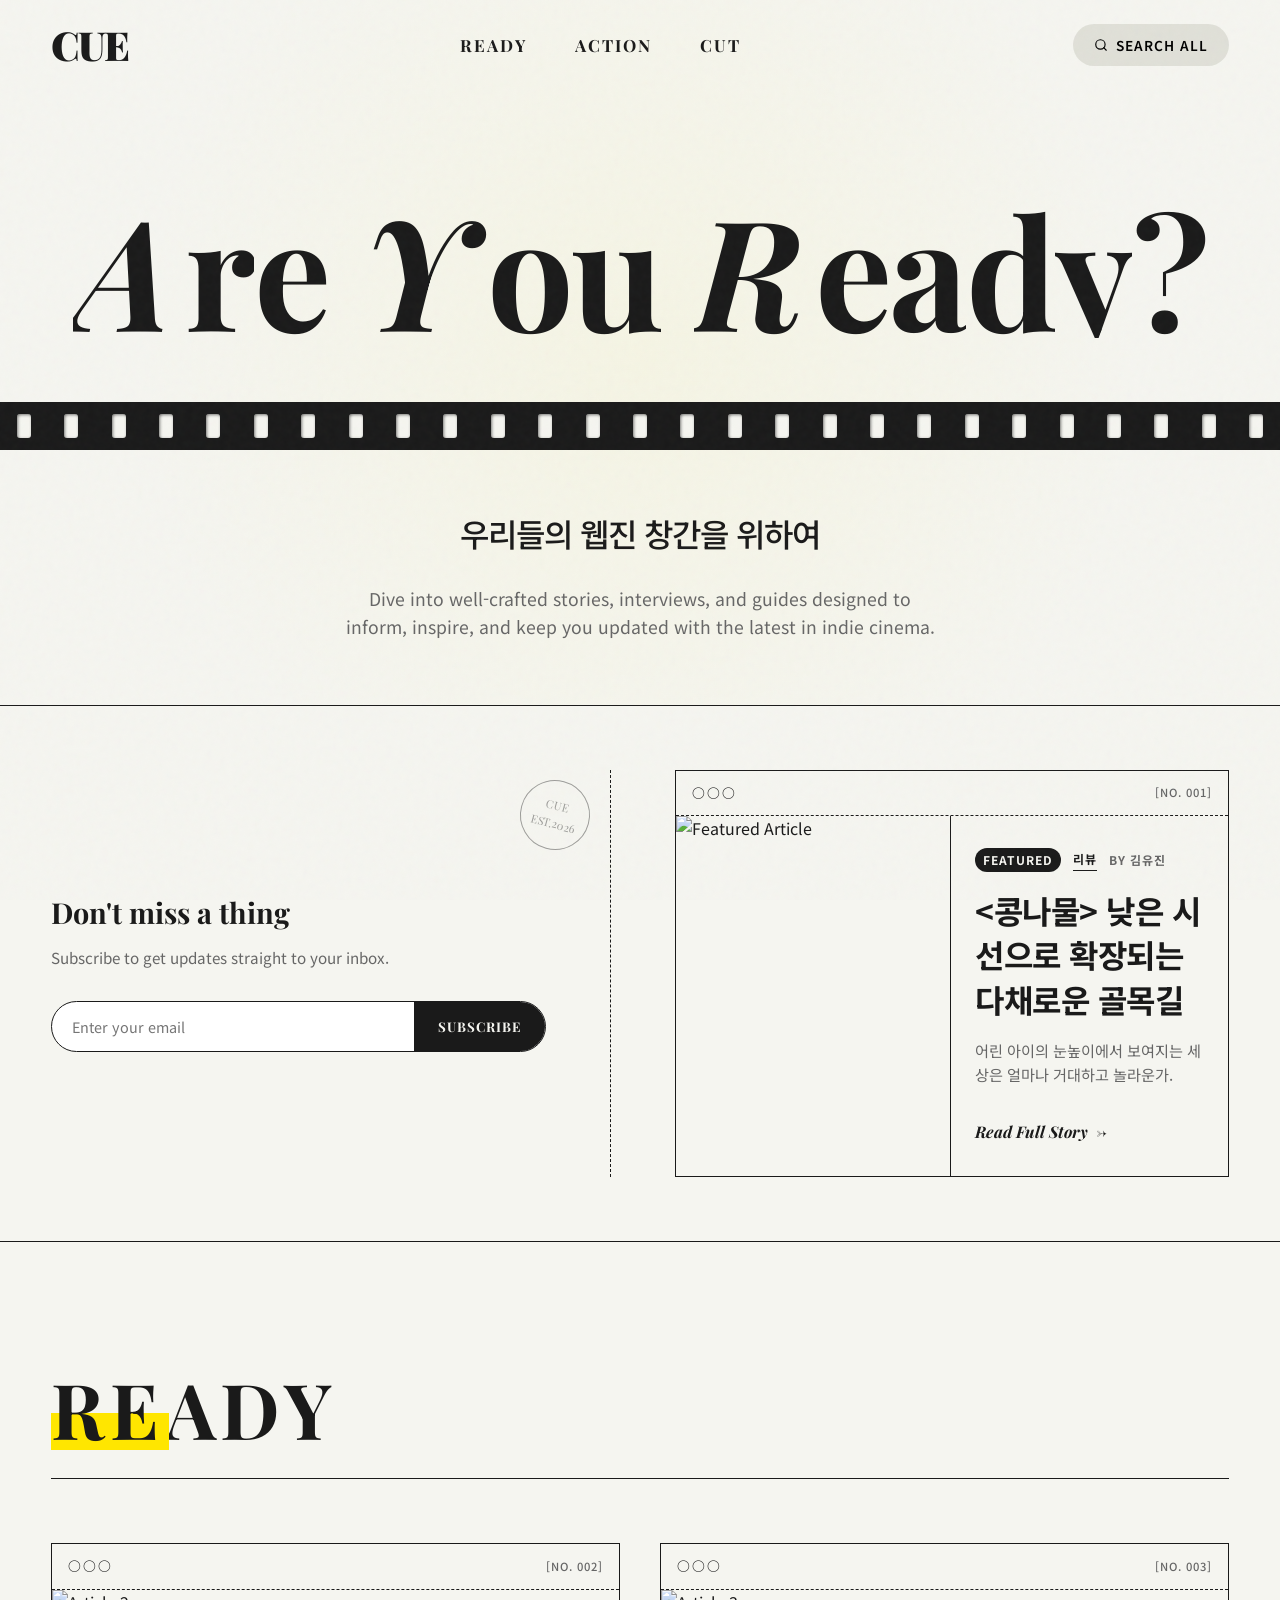
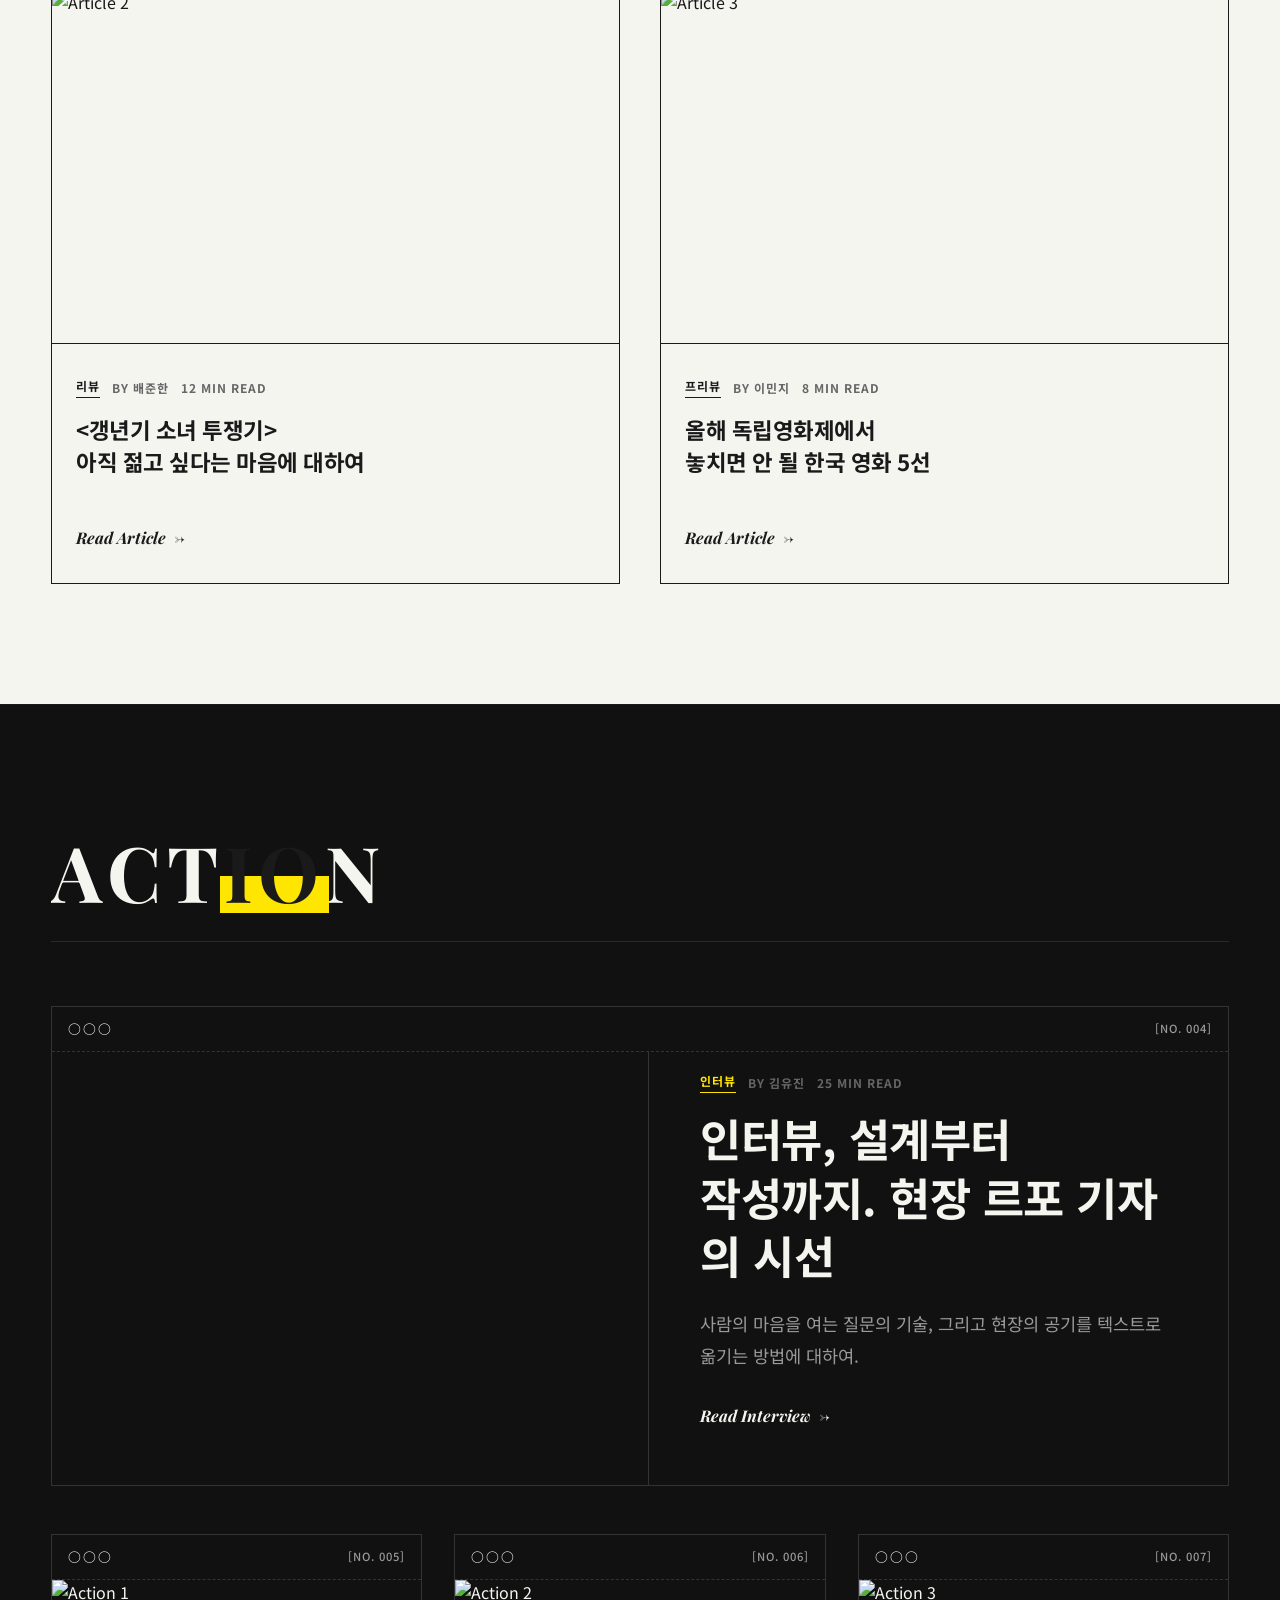
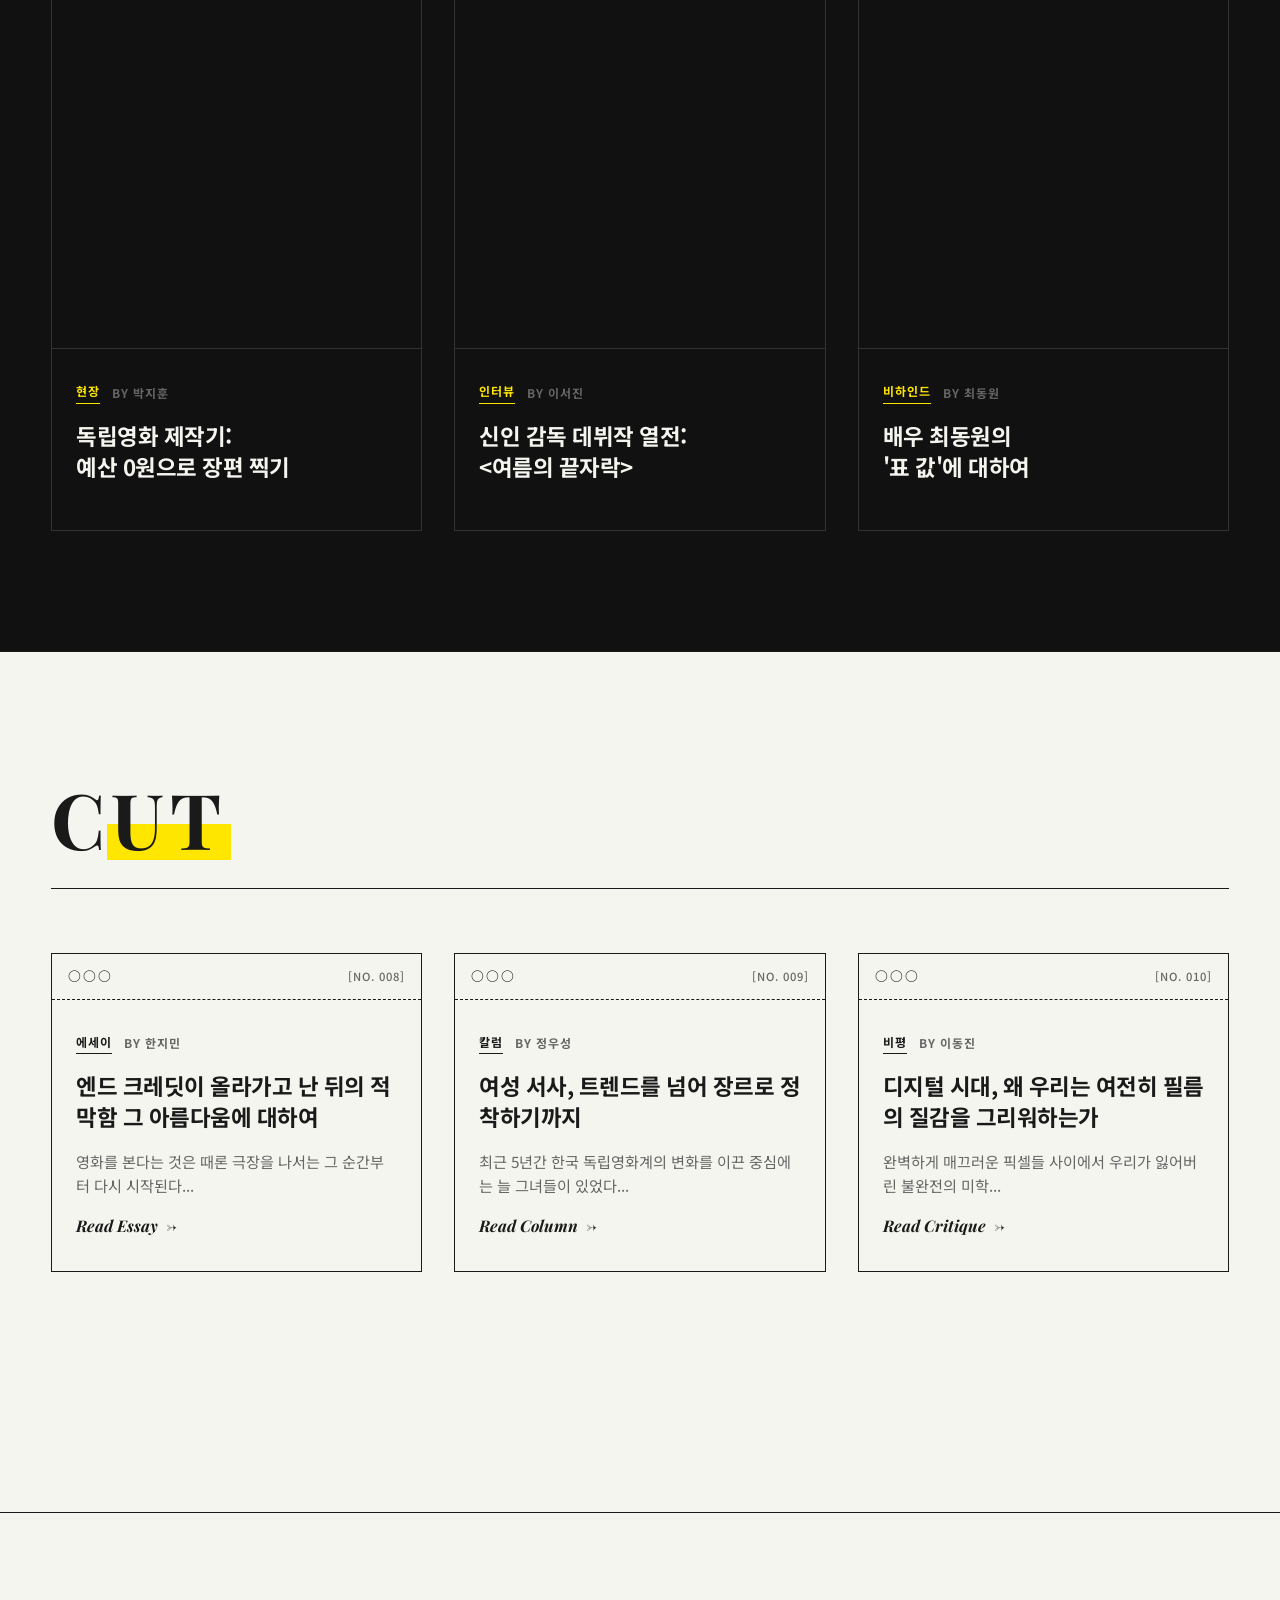
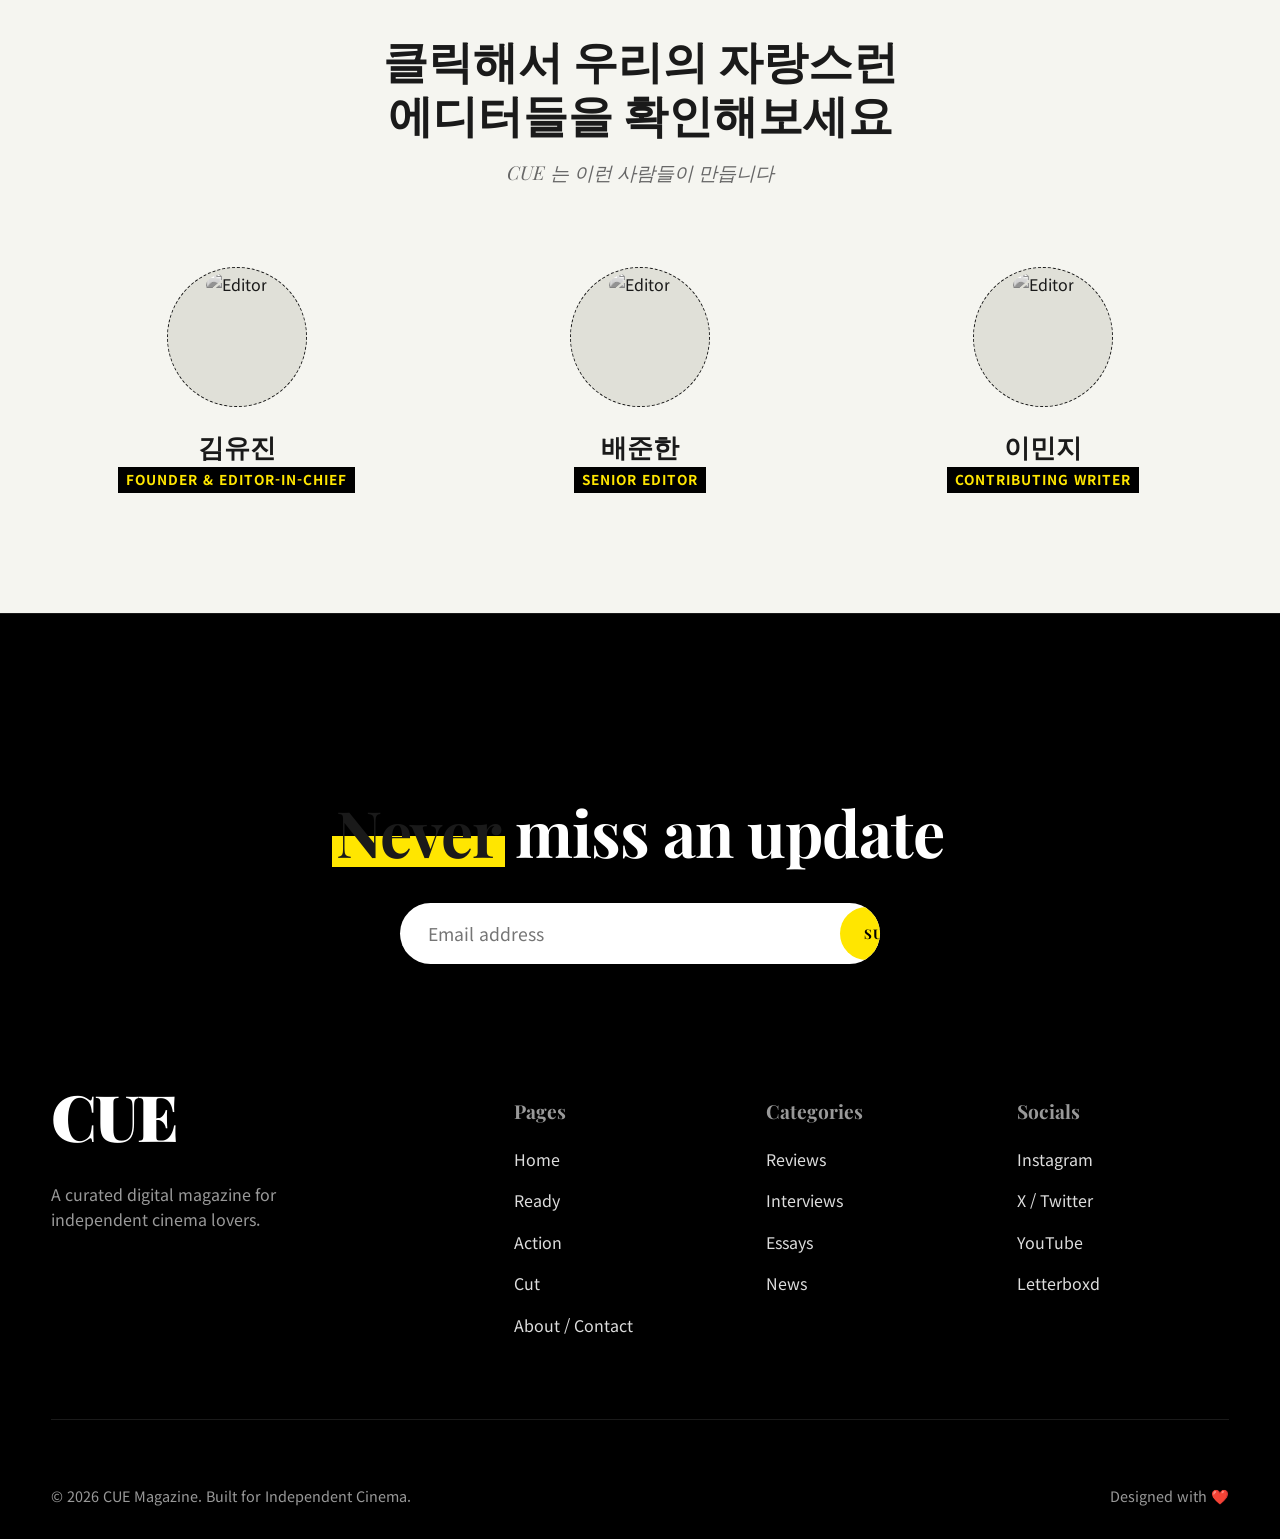
==== index.html @ 73f78396 "Add files via upload" ====
<!DOCTYPE html>
<html lang="ko">
<head>
    <meta charset="UTF-8">
    <meta name="viewport" content="width=device-width, initial-scale=1.0">
    <meta name="description" content="우리들의 독립 영화 웹진, CUE — 리뷰, 인터뷰, 그리고 칼럼">
    <title>CUE | 독립 영화 웹진</title>
    <link rel="preconnect" href="https://fonts.googleapis.com">
    <link rel="preconnect" href="https://fonts.gstatic.com" crossorigin>
    <link href="https://fonts.googleapis.com/css2?family=Playfair+Display:ital,wght@0,400;0,600;0,700;0,800;0,900;1,400;1,700&family=Noto+Sans+KR:wght@300;400;500;700&display=swap" rel="stylesheet">
    <style>
        :root {
            /* 컬러 토큰 */
            --bg-light: #f5f5f0;
            --bg-dark: #111111;
            --text-main: #1a1a1a;
            --text-light: #f5f5f0;
            --text-muted: #666666;
            --text-muted-dark: #999999;
            --accent-yellow: #ffe600;
            --border-color: #1a1a1a;
            --border-color-dark: #333333;
            
            /* 타이포그래피 토큰 */
            --font-serif: 'Playfair Display', serif;
            --font-sans: 'Noto Sans KR', sans-serif;
            
            /* 스페이싱 토큰 */
            --spacing-xs: 8px;
            --spacing-sm: 16px;
            --spacing-md: 32px;
            --spacing-lg: 64px;
            --spacing-xl: 120px;
            
            /* 트랜지션 토큰 */
            --ease-out-expo: cubic-bezier(0.19, 1, 0.22, 1);
            --ease-in-out-circ: cubic-bezier(0.785, 0.135, 0.15, 0.86);
        }

        * {
            margin: 0;
            padding: 0;
            box-sizing: border-box;
        }

        html {
            scroll-behavior: smooth;
        }

        body {
            font-family: var(--font-sans);
            background-color: var(--bg-light);
            color: var(--text-main);
            line-height: 1.6;
            overflow-x: hidden;
            position: relative;
        }

        /* ===== Noise Overlay ===== */
        .noise-bg {
            position: fixed;
            top: 0;
            left: 0;
            width: 100vw;
            height: 100vh;
            pointer-events: none;
            z-index: 9999;
            opacity: 0.03;
            background-image: url("data:image/svg+xml,%3Csvg viewBox='0 0 200 200' xmlns='http://www.w3.org/2000/svg'%3E%3Cfilter id='noiseFilter'%3E%3CfeTurbulence type='fractalNoise' baseFrequency='0.65' numOctaves='3' stitchTiles='stitch'/%3E%3C/filter%3E%3Crect width='100%25' height='100%25' filter='url(%23noiseFilter)'/%3E%3C/svg%3E");
        }

        /* ===== Scroll Progress Bar ===== */
        .scroll-progress {
            position: fixed;
            top: 0;
            left: 0;
            height: 4px;
            background: var(--accent-yellow);
            z-index: 10000;
            width: 0%;
            transition: width 0.1s;
        }

        /* ===== Typography ===== */
        h1, h2, h3, h4, h5, h6 {
            font-family: var(--font-serif);
            font-weight: 700;
            line-height: 1.2;
        }

        a {
            color: inherit;
            text-decoration: none;
            transition: color 0.3s ease;
        }

        /* ===== Utility Classes ===== */
        .container {
            max-width: 1440px;
            margin: 0 auto;
            padding: 0 4vw;
        }

        .highlight {
            background-color: transparent;
            position: relative;
            display: inline-block;
            color: var(--text-main);
            z-index: 1;
        }

        .highlight::before {
            content: '';
            position: absolute;
            bottom: 4px;
            left: -4px;
            width: calc(100% + 8px);
            height: 40%;
            background-color: var(--accent-yellow);
            z-index: -1;
            transform: scaleX(0);
            transform-origin: left;
            transition: transform 0.6s var(--ease-out-expo);
        }

        .highlight.animated::before {
            transform: scaleX(1);
        }

        .border-top { border-top: 1px solid var(--border-color); }
        .border-bottom { border-bottom: 1px solid var(--border-color); }
        
        .fade-up {
            opacity: 0;
            transform: translateY(40px);
            transition: opacity 1s var(--ease-out-expo), transform 1s var(--ease-out-expo);
        }
        
        .fade-up.visible {
            opacity: 1;
            transform: translateY(0);
        }

        /* ===== Card System (Window Motif) ===== */
        .window-card {
            border: 1px solid var(--border-color);
            background: var(--bg-light);
            transition: transform 0.4s var(--ease-out-expo), box-shadow 0.4s var(--ease-out-expo);
            display: flex;
            flex-direction: column;
            overflow: hidden;
            height: 100%;
            position: relative;
        }

        .window-card::after {
            content: '';
            position: absolute;
            top: 0; left: 0; right: 0; bottom: 0;
            background: rgba(255, 230, 0, 0);
            transition: background 0.4s var(--ease-out-expo);
            pointer-events: none;
            z-index: 2;
        }

        .window-card:hover {
            transform: translate(-4px, -4px);
            box-shadow: 8px 8px 0px rgba(26,26,26,1);
        }

        .window-card:hover::after {
            background: rgba(255, 230, 0, 0.03);
        }

        .window-header {
            display: flex;
            justify-content: space-between;
            align-items: center;
            padding: 12px 16px;
            border-bottom: 1px dashed var(--border-color);
            font-size: 0.8rem;
            font-family: var(--font-sans);
            letter-spacing: 1px;
            position: relative;
            z-index: 3;
            background: var(--bg-light);
        }

        .window-dots {
            font-weight: 700;
            letter-spacing: 2px;
        }

        .window-badge {
            font-weight: 500;
        }

        .card-img-wrapper {
            position: relative;
            overflow: hidden;
            aspect-ratio: 16/10;
            border-bottom: 1px solid var(--border-color);
        }

        .card-img-wrapper img {
            width: 100%;
            height: 100%;
            object-fit: cover;
            transition: transform 1.2s var(--ease-out-expo), filter 0.5s ease;
            will-change: transform;
        }

        .window-card:hover .card-img-wrapper img {
            transform: scale(1.08);
            filter: brightness(0.9);
        }

        .card-content {
            padding: 32px 24px;
            display: flex;
            flex-direction: column;
            flex-grow: 1;
            position: relative;
            z-index: 3;
            background: var(--bg-light);
        }

        .card-meta {
            display: flex;
            flex-wrap: wrap;
            align-items: center;
            gap: 12px;
            font-size: 0.75rem;
            color: var(--text-muted);
            margin-bottom: 16px;
            text-transform: uppercase;
            font-weight: 700;
            letter-spacing: 1px;
        }
        
        .meta-tag {
            color: var(--text-main);
            border-bottom: 1px solid var(--text-main);
            padding-bottom: 2px;
            transition: color 0.3s ease, border-color 0.3s ease;
        }

        .window-card:hover .meta-tag {
            color: #d4a843;
            border-color: #d4a843;
        }

        .card-title {
            font-size: 1.4rem;
            margin-bottom: 16px;
            font-family: var(--font-sans);
            font-weight: 700;
            line-height: 1.4;
            letter-spacing: -0.5px;
        }

        /* ===== Dark Context Cards ===== */
        .dark-context .window-card {
            background: var(--bg-dark);
            border-color: var(--border-color-dark);
            color: var(--text-light);
        }
        
        .dark-context .window-card:hover {
            box-shadow: 8px 8px 0px rgba(255,255,255,0.15);
        }
        
        .dark-context .window-card:hover::after {
            background: rgba(255, 255, 255, 0.02);
        }

        .dark-context .window-header,
        .dark-context .card-content {
            background: var(--bg-dark);
            border-bottom-color: var(--border-color-dark);
        }

        .dark-context .card-img-wrapper {
            border-bottom-color: var(--border-color-dark);
        }
        
        .dark-context .meta-tag {
            color: var(--accent-yellow);
            border-color: var(--accent-yellow);
        }
        
        .dark-context .window-card:hover .meta-tag {
            color: #fff;
            border-color: #fff;
        }

        /* ===== Navigation ===== */
        nav {
            position: fixed;
            top: 0;
            width: 100%;
            z-index: 9000;
            background: rgba(245, 245, 240, 0);
            padding: 24px 0;
            transition: background 0.4s ease, padding 0.4s ease, box-shadow 0.4s ease;
        }
        
        nav.scrolled {
            background: rgba(245, 245, 240, 0.95);
            backdrop-filter: blur(12px);
            border-bottom: 1px solid rgba(26,26,26,0.1);
            padding: 16px 0;
        }

        .nav-container {
            display: flex;
            justify-content: space-between;
            align-items: center;
        }

        .logo {
            font-family: var(--font-serif);
            font-size: 2.5rem;
            font-weight: 900;
            letter-spacing: -2px;
            line-height: 1;
            position: relative;
            z-index: 9002;
        }

        .nav-links {
            display: flex;
            gap: 48px;
            align-items: center;
        }

        .nav-link {
            font-family: var(--font-serif);
            font-size: 1.05rem;
            font-weight: 700;
            text-transform: uppercase;
            letter-spacing: 2px;
            position: relative;
            display: inline-block;
            overflow: hidden;
        }
        
        .nav-link span {
            display: inline-block;
            transition: transform 0.4s var(--ease-out-expo);
        }
        
        .nav-link::before {
            content: attr(data-text);
            position: absolute;
            top: 100%;
            left: 0;
            color: var(--accent-yellow);
            text-shadow: 1px 1px 0 #000;
            transition: transform 0.4s var(--ease-out-expo);
        }

        .nav-link:hover span {
            transform: translateY(-100%);
        }
        
        .nav-link:hover::before {
            transform: translateY(-100%);
        }

        .btn-search {
            background: #e0e0d8;
            border: 1px solid transparent;
            padding: 10px 20px;
            border-radius: 30px;
            font-family: var(--font-sans);
            font-size: 0.85rem;
            font-weight: 600;
            cursor: pointer;
            display: flex;
            align-items: center;
            gap: 8px;
            transition: all 0.3s ease;
            text-transform: uppercase;
            letter-spacing: 1px;
        }

        .btn-search:hover {
            background: var(--accent-yellow);
            border-color: var(--border-color);
            transform: translateY(-2px);
            box-shadow: 0 4px 12px rgba(0,0,0,0.1);
        }
        
        /* Mobile Hamburger */
        .menu-toggle {
            display: none;
            flex-direction: column;
            justify-content: space-between;
            width: 30px;
            height: 20px;
            cursor: pointer;
            z-index: 9002;
            background: transparent;
            border: none;
        }
        
        .menu-toggle span {
            display: block;
            width: 100%;
            height: 2px;
            background-color: var(--border-color);
            transition: all 0.3s ease;
            transform-origin: left;
        }
        
        .menu-toggle.active span:nth-child(1) { transform: rotate(45deg); width: 110%; }
        .menu-toggle.active span:nth-child(2) { opacity: 0; }
        .menu-toggle.active span:nth-child(3) { transform: rotate(-45deg); width: 110%; }

        .mobile-menu {
            position: fixed;
            top: 0;
            left: 0;
            width: 100vw;
            height: 100vh;
            background: var(--bg-light);
            z-index: 9001;
            display: flex;
            flex-direction: column;
            justify-content: center;
            align-items: center;
            opacity: 0;
            pointer-events: none;
            transition: opacity 0.5s ease;
        }
        
        .mobile-menu.open {
            opacity: 1;
            pointer-events: all;
        }
        
        .mobile-nav-links {
            display: flex;
            flex-direction: column;
            gap: 32px;
            text-align: center;
        }
        
        .mobile-nav-link {
            font-family: var(--font-serif);
            font-size: 3rem;
            font-weight: 700;
            text-transform: uppercase;
            transform: translateY(20px);
            opacity: 0;
            transition: all 0.5s var(--ease-out-expo);
        }
        
        .mobile-menu.open .mobile-nav-link {
            transform: translateY(0);
            opacity: 1;
        }
        
        .mobile-menu.open .mobile-nav-link:nth-child(1) { transition-delay: 0.1s; }
        .mobile-menu.open .mobile-nav-link:nth-child(2) { transition-delay: 0.2s; }
        .mobile-menu.open .mobile-nav-link:nth-child(3) { transition-delay: 0.3s; }

        /* ===== Hero Section ===== */
        .hero {
            padding: calc(var(--spacing-xl) + 80px) 0 var(--spacing-lg);
            text-align: center;
            border-bottom: 1px solid var(--border-color);
            position: relative;
            overflow: hidden;
            background: radial-gradient(circle at center, rgba(255,230,0,0.05) 0%, rgba(245,245,240,0) 70%);
        }

        .hero-title {
            font-size: clamp(4rem, 12vw, 12rem);
            line-height: 0.9;
            margin-bottom: 32px;
            letter-spacing: -3px;
            overflow: hidden;
        }
        
        .char-wrap {
            display: inline-block;
            overflow: hidden;
            vertical-align: bottom;
        }

        .char {
            display: inline-block;
            transform: translateY(110%);
            transition: transform 0.8s var(--ease-out-expo);
            will-change: transform;
        }
        
        .hero.animated .char {
            transform: translateY(0);
        }
        
        .hero-italic {
            font-style: italic;
            padding-right: 0.1em;
        }

        .film-strip {
            height: 48px;
            background-color: var(--border-color);
            width: 100vw;
            margin: var(--spacing-lg) calc(-50vw + 50%);
            display: flex;
            align-items: center;
            justify-content: space-around;
            overflow: hidden;
            position: relative;
            /* Simple parallax translation via JS */
            will-change: transform;
        }

        .film-hole {
            width: 14px;
            height: 24px;
            background-color: var(--bg-light);
            border-radius: 3px;
            box-shadow: inset 1px 1px 3px rgba(0,0,0,0.5);
        }

        .hero-subtitle {
            font-size: clamp(1.5rem, 3vw, 2rem);
            font-family: var(--font-sans);
            font-weight: 500;
            margin-bottom: var(--spacing-md);
            letter-spacing: -1px;
            opacity: 0;
            transform: translateY(20px);
            transition: all 0.8s ease 0.8s;
        }
        
        .hero.animated .hero-subtitle,
        .hero.animated .hero-desc {
            opacity: 1;
            transform: translateY(0);
        }

        .hero-desc {
            font-size: 1.1rem;
            color: var(--text-muted);
            max-width: 600px;
            margin: 0 auto;
            opacity: 0;
            transform: translateY(20px);
            transition: all 0.8s ease 1s;
        }

        /* ===== Highlight Section ===== */
        .highlight-section {
            padding: var(--spacing-lg) 0;
            border-bottom: 1px solid var(--border-color);
        }

        .highlight-grid {
            display: grid;
            grid-template-columns: 1fr 2.5fr;
            gap: 0;
        }

        .newsletter-box {
            border-right: 1px dashed var(--border-color);
            padding: var(--spacing-md) var(--spacing-lg) var(--spacing-md) 0;
            display: flex;
            flex-direction: column;
            justify-content: center;
            position: relative;
        }

        .newsletter-title {
            font-size: 1.8rem;
            font-family: var(--font-serif);
            margin-bottom: 16px;
        }
        
        .newsletter-desc {
            color: var(--text-muted);
            margin-bottom: 32px;
            font-size: 0.95rem;
        }

        .stamp {
            position: absolute;
            top: 10px;
            right: 20px;
            width: 70px;
            height: 70px;
            border: 1px solid var(--border-color);
            border-radius: 50%;
            display: flex;
            align-items: center;
            justify-content: center;
            font-family: var(--font-serif);
            font-size: 0.7rem;
            text-align: center;
            transform: rotate(15deg);
            opacity: 0.4;
            transition: transform 0.5s var(--ease-out-expo);
        }
        
        .newsletter-box:hover .stamp {
            transform: rotate(0deg) scale(1.1);
            opacity: 0.8;
            border-color: var(--accent-yellow);
            color: #d4a843;
        }

        .input-group {
            display: flex;
            border: 1px solid var(--border-color);
            border-radius: 40px;
            overflow: hidden;
            background: #fff;
            transition: box-shadow 0.3s ease;
        }
        
        .input-group:focus-within {
            box-shadow: 0 0 0 2px var(--accent-yellow), 0 4px 12px rgba(0,0,0,0.05);
        }

        .input-group input {
            flex-grow: 1;
            padding: 14px 20px;
            border: none;
            background: transparent;
            font-family: var(--font-sans);
            outline: none;
            font-size: 0.9rem;
        }

        .input-group button {
            background: var(--border-color);
            color: var(--bg-light);
            border: none;
            padding: 0 24px;
            font-weight: 700;
            cursor: pointer;
            transition: background 0.3s;
            font-family: var(--font-serif);
            letter-spacing: 1px;
        }

        .input-group button:hover {
            background: #000;
        }

        .featured-article {
            padding-left: var(--spacing-lg);
        }

        /* ===== Section Common ===== */
        .section-padding {
            padding: var(--spacing-xl) 0;
        }

        .section-header {
            margin-bottom: var(--spacing-lg);
            position: relative;
        }
        
        /* Section Title Parallax */
        .section-title-wrap {
            overflow: hidden;
        }

        .section-title {
            font-size: clamp(3rem, 6vw, 5rem);
            text-transform: uppercase;
            letter-spacing: 6px;
            display: inline-block;
        }

        .grid-2 {
            display: grid;
            grid-template-columns: repeat(2, 1fr);
            gap: 40px;
        }
        
        .grid-3 {
            display: grid;
            grid-template-columns: repeat(3, 1fr);
            gap: 40px;
            column-gap: 32px;
        }

        /* ===== ACTION (Dark) Section ===== */
        .action-section {
            background-color: var(--bg-dark);
            color: var(--text-light);
            border-top: 1px solid var(--border-color);
            border-bottom: 1px solid var(--border-color);
            position: relative;
        }
        
        .horizontal-card {
            display: flex;
            flex-direction: row;
            border: 1px solid var(--border-color-dark);
            background: var(--bg-dark);
            margin-bottom: 48px;
            min-height: 480px;
        }
        
        .horizontal-card .card-img-wrapper {
            flex: 5;
            aspect-ratio: auto;
            border-bottom: none;
            border-right: 1px solid var(--border-color-dark);
        }
        
        .horizontal-card .card-content {
            flex: 4;
            justify-content: center;
            padding: 4vw;
        }
        
        .horizontal-card .card-title {
            font-size: clamp(2rem, 3vw, 2.5rem);
            line-height: 1.3;
        }
        
        .read-more {
            margin-top: auto;
            display: inline-flex;
            align-items: center;
            gap: 8px;
            font-family: var(--font-serif);
            font-style: italic;
            font-weight: 700;
            color: var(--border-color);
            margin-top: 32px;
        }
        
        .dark-context .read-more {
            color: var(--text-light);
        }
        
        .read-more-arrow {
            transition: transform 0.3s var(--ease-out-expo);
        }
        
        .window-card:hover .read-more-arrow {
            transform: translateX(8px);
        }

        /* ===== Editor Section ===== */
        .editor-section {
            text-align: center;
        }
        
        .editor-subtitle {
            font-size: 1.2rem;
            color: var(--text-muted);
            margin-bottom: 24px;
            font-family: var(--font-serif);
            font-style: italic;
        }
        
        .editor-card {
            text-align: center;
            opacity: 0;
            transform: translateY(30px);
            transition: opacity 0.8s ease, transform 0.8s ease;
        }
        
        .editor-card.visible {
            opacity: 1;
            transform: translateY(0);
        }
        
        .editor-avatar {
            width: 140px;
            height: 140px;
            border-radius: 50%;
            background: #e0e0d8;
            margin: 0 auto 24px;
            overflow: hidden;
            border: 1px dashed var(--border-color);
            padding: 4px;
            transition: transform 0.5s var(--ease-out-expo);
        }
        
        .editor-card:hover .editor-avatar {
            transform: scale(1.05);
            border-style: solid;
            border-color: var(--accent-yellow);
        }
        
        .editor-avatar img {
            width: 100%;
            height: 100%;
            border-radius: 50%;
            object-fit: cover;
            filter: grayscale(100%);
            transition: filter 0.5s ease;
        }
        
        .editor-card:hover .editor-avatar img {
            filter: grayscale(0%);
        }
        
        .editor-name {
            font-family: var(--font-serif);
            font-size: 1.6rem;
            margin-bottom: 4px;
        }
        
        .editor-role {
            color: var(--accent-yellow);
            font-weight: 700;
            font-size: 0.85rem;
            text-transform: uppercase;
            letter-spacing: 1px;
            background: #000;
            display: inline-block;
            padding: 2px 8px;
        }

        /* ===== Footer ===== */
        footer {
            padding: calc(var(--spacing-xl) * 1.5) 0 var(--spacing-md);
            border-top: 1px solid var(--border-color);
            background: #000;
            color: #fff;
        }
        
        .footer-cta {
            text-align: center;
            margin-bottom: var(--spacing-xl);
        }
        
        .footer-cta h2 {
            font-size: clamp(2.5rem, 5vw, 4rem);
            margin-bottom: 32px;
            letter-spacing: -1px;
        }
        
        .footer-links {
            display: grid;
            grid-template-columns: 2fr 1fr 1fr 1fr;
            gap: 40px;
            margin-bottom: var(--spacing-lg);
            padding-bottom: var(--spacing-lg);
            border-bottom: 1px solid rgba(255,255,255,0.1);
        }
        
        .footer-col .logo {
            color: #fff;
            margin-bottom: 16px;
            display: inline-block;
        }
        
        .footer-col h3 {
            font-family: var(--font-serif);
            font-size: 1.2rem;
            margin-bottom: 24px;
            color: var(--text-muted-dark);
        }
        
        .footer-col ul {
            list-style: none;
        }
        
        .footer-col li {
            margin-bottom: 16px;
        }
        
        .footer-col a {
            color: #ddd;
            position: relative;
            padding-bottom: 2px;
        }
        
        .footer-col ul a::after {
            content: '';
            position: absolute;
            left: 0; bottom: 0;
            width: 0; height: 1px;
            background: var(--accent-yellow);
            transition: width 0.3s ease;
        }
        
        .footer-col ul a:hover {
            color: #fff;
        }
        
        .footer-col ul a:hover::after {
            width: 100%;
        }
        
        .copyright {
            text-align: center;
            color: var(--text-muted-dark);
            font-size: 0.9rem;
            display: flex;
            justify-content: space-between;
            align-items: center;
        }

        /* ===== Responsive ===== */
        @media (max-width: 1024px) {
            .grid-3 { grid-template-columns: repeat(2, 1fr); }
            .horizontal-card { flex-direction: column; min-height: auto; }
            .horizontal-card .card-img-wrapper { border-right: none; border-bottom: 1px solid var(--border-color-dark); aspect-ratio: 16/9; }
            .footer-links { grid-template-columns: 1fr 1fr 1fr; gap: 40px; }
            .footer-col:first-child { grid-column: 1 / -1; margin-bottom: 24px; }
            .copyright { flex-direction: column; gap: 16px; }
        }

        @media (max-width: 768px) {
            :root {
                --spacing-lg: 48px;
                --spacing-xl: 80px;
            }
            .nav-links, .btn-search { display: none; }
            .menu-toggle { display: flex; }
            .highlight-grid { grid-template-columns: 1fr; }
            .newsletter-box { border-right: none; border-bottom: 1px dashed var(--border-color); padding: 0 0 var(--spacing-md) 0; }
            .featured-article { padding-left: 0; padding-top: var(--spacing-md); }
            
            .featured-article .window-card > div:nth-child(2) { flex-direction: column !important; }
            .featured-article .card-img-wrapper { border-right: none !important; border-bottom: 1px solid var(--border-color); aspect-ratio: 16/9; }
            
            .grid-2, .grid-3 { grid-template-columns: 1fr; }
            .footer-links { grid-template-columns: 1fr 1fr; }
            .film-hole { width: 8px; height: 16px; }
            
            .card-content { padding: 24px 20px; }
        }
        
        @media (max-width: 480px) {
            .footer-links { grid-template-columns: 1fr; }
        }
    </style>
</head>
<body>

    <!-- Noise Overlay -->
    <div class="noise-bg"></div>
    
    <!-- Scroll Progress -->
    <div class="scroll-progress" id="progressBar"></div>

    <!-- Navigation -->
    <nav id="navbar">
        <div class="container nav-container">
            <a href="#" class="logo">CUE</a>
            <div class="nav-links">
                <a href="#ready" class="nav-link" data-text="Ready"><span>Ready</span></a>
                <a href="#action" class="nav-link" data-text="Action"><span>Action</span></a>
                <a href="#cut" class="nav-link" data-text="Cut"><span>Cut</span></a>
            </div>
            <button class="btn-search">
                <svg width="14" height="14" viewBox="0 0 24 24" fill="none" stroke="currentColor" stroke-width="2" stroke-linecap="round" stroke-linejoin="round"><circle cx="11" cy="11" r="8"></circle><line x1="21" y1="21" x2="16.65" y2="16.65"></line></svg>
                Search all
            </button>
            
            <!-- Mobile Toggle -->
            <button class="menu-toggle" id="menuToggle" aria-label="Menu toggle">
                <span></span>
                <span></span>
                <span></span>
            </button>
        </div>
    </nav>
    
    <!-- Mobile Menu Overlay -->
    <div class="mobile-menu" id="mobileMenu">
        <div class="mobile-nav-links">
            <a href="#ready" class="mobile-nav-link">Ready</a>
            <a href="#action" class="mobile-nav-link">Action</a>
            <a href="#cut" class="mobile-nav-link">Cut</a>
        </div>
    </div>

    <!-- Hero Section -->
    <header class="hero" id="hero">
        <div class="container">
            <h1 class="hero-title" id="splitHeroText"></h1>
            
            <div class="film-strip" id="heroFilmStrip">
                <div class="film-hole"></div><div class="film-hole"></div><div class="film-hole"></div>
                <div class="film-hole"></div><div class="film-hole"></div><div class="film-hole"></div>
                <div class="film-hole"></div><div class="film-hole"></div><div class="film-hole"></div>
                <div class="film-hole"></div><div class="film-hole"></div><div class="film-hole"></div>
                <div class="film-hole"></div><div class="film-hole"></div><div class="film-hole"></div>
                <div class="film-hole"></div><div class="film-hole"></div><div class="film-hole"></div>
                <div class="film-hole"></div><div class="film-hole"></div><div class="film-hole"></div>
                <div class="film-hole"></div><div class="film-hole"></div><div class="film-hole"></div>
                <div class="film-hole"></div><div class="film-hole"></div><div class="film-hole"></div>
            </div>
            
            <h2 class="hero-subtitle">우리들의 웹진 창간을 위하여</h2>
            <p class="hero-desc">Dive into well-crafted stories, interviews, and guides designed to inform, inspire, and keep you updated with the latest in indie cinema.</p>
        </div>
    </header>

    <!-- Highlight / Newsletter -->
    <section class="highlight-section">
        <div class="container highlight-grid">
            <div class="newsletter-box fade-up">
                <div class="stamp">CUE<br>EST.2026</div>
                <h3 class="newsletter-title">Don't miss a thing</h3>
                <p class="newsletter-desc">Subscribe to get updates straight to your inbox.</p>
                <div class="input-group">
                    <input type="email" placeholder="Enter your email">
                    <button>SUBSCRIBE</button>
                </div>
            </div>
            <div class="featured-article filter-blur fade-up delay-1">
                <a href="#" class="window-card">
                    <div class="window-header">
                        <span class="window-dots">○○○</span>
                        <span class="window-badge" style="color: var(--text-muted); font-size: 0.7rem;">[NO. 001]</span>
                    </div>
                    <div style="display: flex; flex-direction: row; height: 100%;">
                        <div class="card-img-wrapper" style="flex: 1.2; border-bottom: none; border-right: 1px solid var(--border-color);">
                            <img src="https://images.unsplash.com/photo-1536440136628-849c177e76a1?auto=format&fit=crop&q=80&w=800" alt="Featured Article">
                        </div>
                        <div class="card-content" style="flex: 1; justify-content: center;">
                            <div class="card-meta">
                                <span style="background: var(--border-color); color: var(--bg-light); padding: 2px 8px; border-radius: 20px;">Featured</span> 
                                <span class="meta-tag">리뷰</span> 
                                <span>by 김유진</span>
                            </div>
                            <h3 class="card-title" style="font-size: 2rem;">&lt;콩나물&gt; 낮은 시선으로 확장되는 다채로운 골목길</h3>
                            <p style="color: var(--text-muted); font-size: 0.95rem;">어린 아이의 눈높이에서 보여지는 세상은 얼마나 거대하고 놀라운가.</p>
                            
                            <span class="read-more">Read Full Story <span class="read-more-arrow">→</span></span>
                        </div>
                    </div>
                </a>
            </div>
        </div>
    </section>

    <!-- READY Section -->
    <section id="ready" class="section-padding">
        <div class="container">
            <div class="section-header border-bottom fade-up" style="padding-bottom: 24px;">
                <div class="section-title-wrap">
                    <h2 class="section-title"><span class="highlight">RE</span>ADY</h2>
                </div>
            </div>
            
            <div class="grid-2">
                <!-- Card 1 -->
                <a href="#" class="window-card fade-up">
                    <div class="window-header">
                        <span class="window-dots">○○○</span>
                        <span class="window-badge" style="color: var(--text-muted); font-size: 0.7rem;">[NO. 002]</span>
                    </div>
                    <div class="card-img-wrapper">
                        <img src="https://images.unsplash.com/photo-1485846234645-a62644f84728?auto=format&fit=crop&q=80&w=800" alt="Article 2">
                    </div>
                    <div class="card-content">
                        <div class="card-meta">
                            <span class="meta-tag">리뷰</span> <span>by 배준한</span> <span>12 min read</span>
                        </div>
                        <h3 class="card-title">&lt;갱년기 소녀 투쟁기&gt;<br>아직 젊고 싶다는 마음에 대하여</h3>
                        <span class="read-more">Read Article <span class="read-more-arrow">→</span></span>
                    </div>
                </a>
                
                <!-- Card 2 -->
                <a href="#" class="window-card fade-up delay-1">
                    <div class="window-header">
                        <span class="window-dots">○○○</span>
                        <span class="window-badge" style="color: var(--text-muted); font-size: 0.7rem;">[NO. 003]</span>
                    </div>
                    <div class="card-img-wrapper">
                        <img src="https://images.unsplash.com/photo-1542204165-65bf26472b9b?auto=format&fit=crop&q=80&w=800" alt="Article 3">
                    </div>
                    <div class="card-content">
                        <div class="card-meta">
                            <span class="meta-tag">프리뷰</span> <span>by 이민지</span> <span>8 min read</span>
                        </div>
                        <h3 class="card-title">올해 독립영화제에서<br>놓치면 안 될 한국 영화 5선</h3>
                        <span class="read-more">Read Article <span class="read-more-arrow">→</span></span>
                    </div>
                </a>
            </div>
        </div>
    </section>

    <!-- ACTION Section (Dark) -->
    <section id="action" class="action-section section-padding dark-context">
        <div class="container">
            <div class="section-header border-bottom fade-up" style="border-color: rgba(255,255,255,0.1); padding-bottom: 24px;">
                <div class="section-title-wrap">
                    <h2 class="section-title">ACT<span class="highlight">IO</span>N</h2>
                </div>
            </div>
            
            <!-- Horizontal Highlight Card -->
            <a href="#" class="window-card horizontal-card fade-up">
                <div class="window-header" style="width: 100%; position: absolute; top:0; left:0; border-bottom: 1px dashed var(--border-color-dark); z-index: 10;">
                    <span class="window-dots">○○○</span>
                    <span class="window-badge" style="color: var(--text-muted-dark); font-size: 0.7rem;">[NO. 004]</span>
                </div>
                <!-- 윗부분 padding 상쇄용 오버레이 없음, 단순 패딩 적용 -->
                <div class="card-img-wrapper" style="padding-top: 45px;">
                    <img class="parallax-img" src="https://images.unsplash.com/photo-1550100136-e092101726f4?auto=format&fit=crop&q=80&w=1200" alt="Interview" style="transform: scale(1.1);">
                </div>
                <div class="card-content" style="padding-top: 60px;">
                    <div class="card-meta">
                        <span class="meta-tag">인터뷰</span> <span>by 김유진</span> <span>25 min read</span>
                    </div>
                    <h3 class="card-title" style="font-size: 2.8rem; margin-bottom: 24px;">인터뷰, 설계부터<br>작성까지. 현장 르포 기자의 시선</h3>
                    <p style="color: var(--text-muted-dark); font-size: 1.1rem; line-height: 1.8;">
                        사람의 마음을 여는 질문의 기술, 그리고 현장의 공기를 텍스트로 옮기는 방법에 대하여.
                    </p>
                    <span class="read-more">Read Interview <span class="read-more-arrow">→</span></span>
                </div>
            </a>
            
            <div class="grid-3">
                <a href="#" class="window-card fade-up">
                    <div class="window-header">
                        <span class="window-dots">○○○</span>
                        <span class="window-badge" style="color: var(--text-muted-dark); font-size: 0.7rem;">[NO. 005]</span>
                    </div>
                    <div class="card-img-wrapper" style="aspect-ratio: 1/1;">
                        <img src="https://images.unsplash.com/photo-1478720568477-152d9b164e26?auto=format&fit=crop&q=80&w=600" alt="Action 1">
                    </div>
                    <div class="card-content">
                        <div class="card-meta"><span class="meta-tag">현장</span> <span>by 박지훈</span></div>
                        <h3 class="card-title">독립영화 제작기:<br>예산 0원으로 장편 찍기</h3>
                    </div>
                </a>
                <a href="#" class="window-card fade-up delay-1">
                    <div class="window-header">
                        <span class="window-dots">○○○</span>
                        <span class="window-badge" style="color: var(--text-muted-dark); font-size: 0.7rem;">[NO. 006]</span>
                    </div>
                    <div class="card-img-wrapper" style="aspect-ratio: 1/1;">
                        <img src="https://images.unsplash.com/photo-1507676184212-be47a618e772?auto=format&fit=crop&q=80&w=600" alt="Action 2">
                    </div>
                    <div class="card-content">
                        <div class="card-meta"><span class="meta-tag">인터뷰</span> <span>by 이서진</span></div>
                        <h3 class="card-title">신인 감독 데뷔작 열전:<br>&lt;여름의 끝자락&gt;</h3>
                    </div>
                </a>
                <a href="#" class="window-card fade-up delay-2">
                    <div class="window-header">
                        <span class="window-dots">○○○</span>
                        <span class="window-badge" style="color: var(--text-muted-dark); font-size: 0.7rem;">[NO. 007]</span>
                    </div>
                    <div class="card-img-wrapper" style="aspect-ratio: 1/1;">
                        <img src="https://images.unsplash.com/photo-1540656247385-bd97836d50f8?auto=format&fit=crop&q=80&w=600" alt="Action 3">
                    </div>
                    <div class="card-content">
                        <div class="card-meta"><span class="meta-tag">비하인드</span> <span>by 최동원</span></div>
                        <h3 class="card-title">배우 최동원의<br>'표 값'에 대하여</h3>
                    </div>
                </a>
            </div>
        </div>
    </section>

    <!-- CUT Section -->
    <section id="cut" class="section-padding">
        <div class="container">
            <div class="section-header border-bottom fade-up" style="padding-bottom: 24px;">
                <div class="section-title-wrap">
                    <h2 class="section-title">C<span class="highlight">UT</span></h2>
                </div>
            </div>
            
            <div class="grid-3">
                <a href="#" class="window-card fade-up">
                    <div class="window-header">
                        <span class="window-dots">○○○</span>
                        <span class="window-badge" style="color: var(--text-muted); font-size: 0.7rem;">[NO. 008]</span>
                    </div>
                    <div class="card-content">
                        <div class="card-meta"><span class="meta-tag">에세이</span> <span>by 한지민</span></div>
                        <h3 class="card-title">엔드 크레딧이 올라가고 난 뒤의 적막함 그 아름다움에 대하여</h3>
                        <p style="color: var(--text-muted); margin-top: auto; font-size: 0.95rem;">영화를 본다는 것은 때론 극장을 나서는 그 순간부터 다시 시작된다...</p>
                        <span class="read-more" style="margin-top: 16px;">Read Essay <span class="read-more-arrow">→</span></span>
                    </div>
                </a>
                <a href="#" class="window-card fade-up delay-1">
                    <div class="window-header">
                        <span class="window-dots">○○○</span>
                        <span class="window-badge" style="color: var(--text-muted); font-size: 0.7rem;">[NO. 009]</span>
                    </div>
                    <div class="card-content">
                        <div class="card-meta"><span class="meta-tag">칼럼</span> <span>by 정우성</span></div>
                        <h3 class="card-title">여성 서사, 트렌드를 넘어 장르로 정착하기까지</h3>
                        <p style="color: var(--text-muted); margin-top: auto; font-size: 0.95rem;">최근 5년간 한국 독립영화계의 변화를 이끈 중심에는 늘 그녀들이 있었다...</p>
                        <span class="read-more" style="margin-top: 16px;">Read Column <span class="read-more-arrow">→</span></span>
                    </div>
                </a>
                <a href="#" class="window-card fade-up delay-2">
                    <div class="window-header">
                        <span class="window-dots">○○○</span>
                        <span class="window-badge" style="color: var(--text-muted); font-size: 0.7rem;">[NO. 010]</span>
                    </div>
                    <div class="card-content">
                        <div class="card-meta"><span class="meta-tag">비평</span> <span>by 이동진</span></div>
                        <h3 class="card-title">디지털 시대, 왜 우리는 여전히 필름의 질감을 그리워하는가</h3>
                        <p style="color: var(--text-muted); margin-top: auto; font-size: 0.95rem;">완벽하게 매끄러운 픽셀들 사이에서 우리가 잃어버린 불완전의 미학...</p>
                        <span class="read-more" style="margin-top: 16px;">Read Critique <span class="read-more-arrow">→</span></span>
                    </div>
                </a>
            </div>
        </div>
    </section>
    
    <!-- Editors Section -->
    <section class="editor-section section-padding">
        <div class="container border-top fade-up" style="padding-top: var(--spacing-xl);">
            <h2 class="section-title" style="font-size: clamp(2rem, 3.5vw, 3rem); text-transform: none; letter-spacing: 0;">클릭해서 우리의 자랑스런<br>에디터들을 확인해보세요</h2>
            <p class="editor-subtitle" style="margin-top: 16px;">CUE 는 이런 사람들이 만듭니다</p>
            
            <div class="grid-3" style="margin-top: 80px;">
                <div class="editor-card">
                    <div class="editor-avatar">
                        <img src="https://images.unsplash.com/photo-1438761681033-6461ffad8d80?auto=format&fit=crop&q=80&w=200" alt="Editor">
                    </div>
                    <h4 class="editor-name">김유진</h4>
                    <p class="editor-role">Founder & Editor-in-Chief</p>
                </div>
                <div class="editor-card" style="transition-delay: 0.1s;">
                    <div class="editor-avatar">
                        <img src="https://images.unsplash.com/photo-1500648767791-00dcc994a43e?auto=format&fit=crop&q=80&w=200" alt="Editor">
                    </div>
                    <h4 class="editor-name">배준한</h4>
                    <p class="editor-role">Senior Editor</p>
                </div>
                <div class="editor-card" style="transition-delay: 0.2s;">
                    <div class="editor-avatar">
                        <img src="https://images.unsplash.com/photo-1534528741775-53994a69daeb?auto=format&fit=crop&q=80&w=200" alt="Editor">
                    </div>
                    <h4 class="editor-name">이민지</h4>
                    <p class="editor-role">Contributing Writer</p>
                </div>
            </div>
        </div>
    </section>

    <!-- Footer -->
    <footer>
        <div class="container">
            <div class="footer-cta fade-up">
                <h2><span class="highlight">Never</span> miss an update</h2>
                <div class="input-group" style="max-width: 480px; margin: 0 auto; border: none; padding: 4px;">
                    <input type="email" placeholder="Email address" style="font-size: 1.1rem; padding-left: 24px;">
                    <button style="background: var(--accent-yellow); color: #000; border-radius: 30px;">SUBSCRIBE</button>
                </div>
            </div>
            
            <div class="footer-links fade-up">
                <div class="footer-col">
                    <a href="#" class="logo" style="font-size: 4rem;">CUE</a>
                    <p style="margin-top: 16px; color: var(--text-muted-dark); font-size: 1rem; line-height: 1.6;">
                        A curated digital magazine for<br>independent cinema lovers.
                    </p>
                </div>
                <div class="footer-col" style="padding-top: 16px;">
                    <h3>Pages</h3>
                    <ul>
                        <li><a href="#">Home</a></li>
                        <li><a href="#ready">Ready</a></li>
                        <li><a href="#action">Action</a></li>
                        <li><a href="#cut">Cut</a></li>
                        <li><a href="#">About / Contact</a></li>
                    </ul>
                </div>
                <div class="footer-col" style="padding-top: 16px;">
                    <h3>Categories</h3>
                    <ul>
                        <li><a href="#">Reviews</a></li>
                        <li><a href="#">Interviews</a></li>
                        <li><a href="#">Essays</a></li>
                        <li><a href="#">News</a></li>
                    </ul>
                </div>
                <div class="footer-col" style="padding-top: 16px;">
                    <h3>Socials</h3>
                    <ul>
                        <li><a href="#">Instagram</a></li>
                        <li><a href="#">X / Twitter</a></li>
                        <li><a href="#">YouTube</a></li>
                        <li><a href="#">Letterboxd</a></li>
                    </ul>
                </div>
            </div>
            
            <div class="copyright fade-up">
                <p>&copy; 2026 CUE Magazine. Built for Independent Cinema.</p>
                <p>Designed with ❤️</p>
            </div>
        </div>
    </footer>

    <script>
        document.addEventListener('DOMContentLoaded', () => {
            // 1. Text Split Animation for Hero
            const textToSplit = "Are You Ready?";
            const splitContainer = document.getElementById('splitHeroText');
            
            // Generate split HTML
            let splitHTML = "";
            let wordStart = true;
            
            for(let i = 0; i < textToSplit.length; i++) {
                const char = textToSplit[i];
                if (char === " ") {
                    splitHTML += `&nbsp;`;
                    wordStart = true;
                } else {
                    if(wordStart) {
                        splitHTML += `<span class="char-wrap"><i class="char hero-italic" style="transition-delay: ${0.1 + (i*0.05)}s">${char}</i></span>`;
                    } else {
                        splitHTML += `<span class="char-wrap"><span class="char" style="transition-delay: ${0.1 + (i*0.05)}s">${char}</span></span>`;
                    }
                    wordStart = false;
                }
            }
            
            splitContainer.innerHTML = splitHTML;
            
            // Trigger animation after slight delay
            setTimeout(() => {
                document.getElementById('hero').classList.add('animated');
            }, 100);

            // 2. Intersection Observer for Fade Up components
            const observerOptions = {
                root: null,
                rootMargin: '0px',
                threshold: 0.15
            };
            
            const observer = new IntersectionObserver((entries, observer) => {
                entries.forEach(entry => {
                    if(entry.isIntersecting) {
                        entry.target.classList.add('visible');
                        
                        // If element contains highlights, animate them too
                        const highlights = entry.target.querySelectorAll('.highlight');
                        highlights.forEach(hl => hl.classList.add('animated'));
                        
                        observer.unobserve(entry.target);
                    }
                });
            }, observerOptions);
            
            const fadeElements = document.querySelectorAll('.fade-up, .editor-card');
            fadeElements.forEach(el => observer.observe(el));
            
            // 3. Scroll Interactions (Navbar, Progress Bar, Parallax)
            const navbar = document.getElementById('navbar');
            const progressBar = document.getElementById('progressBar');
            const heroFilmStrip = document.getElementById('heroFilmStrip');
            const parallaxImgs = document.querySelectorAll('.parallax-img');
            
            window.addEventListener('scroll', () => {
                const scrolled = window.scrollY;
                const winHeight = window.innerHeight;
                const docHeight = document.documentElement.scrollHeight;
                
                // Navbar style
                if (scrolled > 50) {
                    navbar.classList.add('scrolled');
                } else {
                    navbar.classList.remove('scrolled');
                }
                
                // Progress Bar
                const scrollPercent = (scrolled / (docHeight - winHeight)) * 100;
                progressBar.style.width = scrollPercent + '%';
                
                // Simple Parallax for Film Strip
                if(heroFilmStrip && scrolled < winHeight) {
                    heroFilmStrip.style.transform = `translateX(${scrolled * 0.1}px)`;
                }
                
                // Parallax for certain images 
                parallaxImgs.forEach(img => {
                    const rect = img.parentElement.getBoundingClientRect();
                    // If partially in view
                    if(rect.top < winHeight && rect.bottom > 0) {
                        const yOffset = (rect.top - winHeight/2) * 0.1;
                        img.style.transform = `scale(1.1) translateY(${yOffset}px)`;
                    }
                });
                
            }, { passive: true });
            
            // 4. Mobile Menu Toggle
            const menuToggle = document.getElementById('menuToggle');
            const mobileMenu = document.getElementById('mobileMenu');
            const mobileLinks = document.querySelectorAll('.mobile-nav-link');
            
            function toggleMenu() {
                menuToggle.classList.toggle('active');
                mobileMenu.classList.toggle('open');
                if(mobileMenu.classList.contains('open')) {
                    document.body.style.overflow = 'hidden';
                } else {
                    document.body.style.overflow = '';
                }
            }
            
            menuToggle.addEventListener('click', toggleMenu);
            mobileLinks.forEach(link => {
                link.addEventListener('click', toggleMenu);
            });
        });
    </script>
</body>
</html>
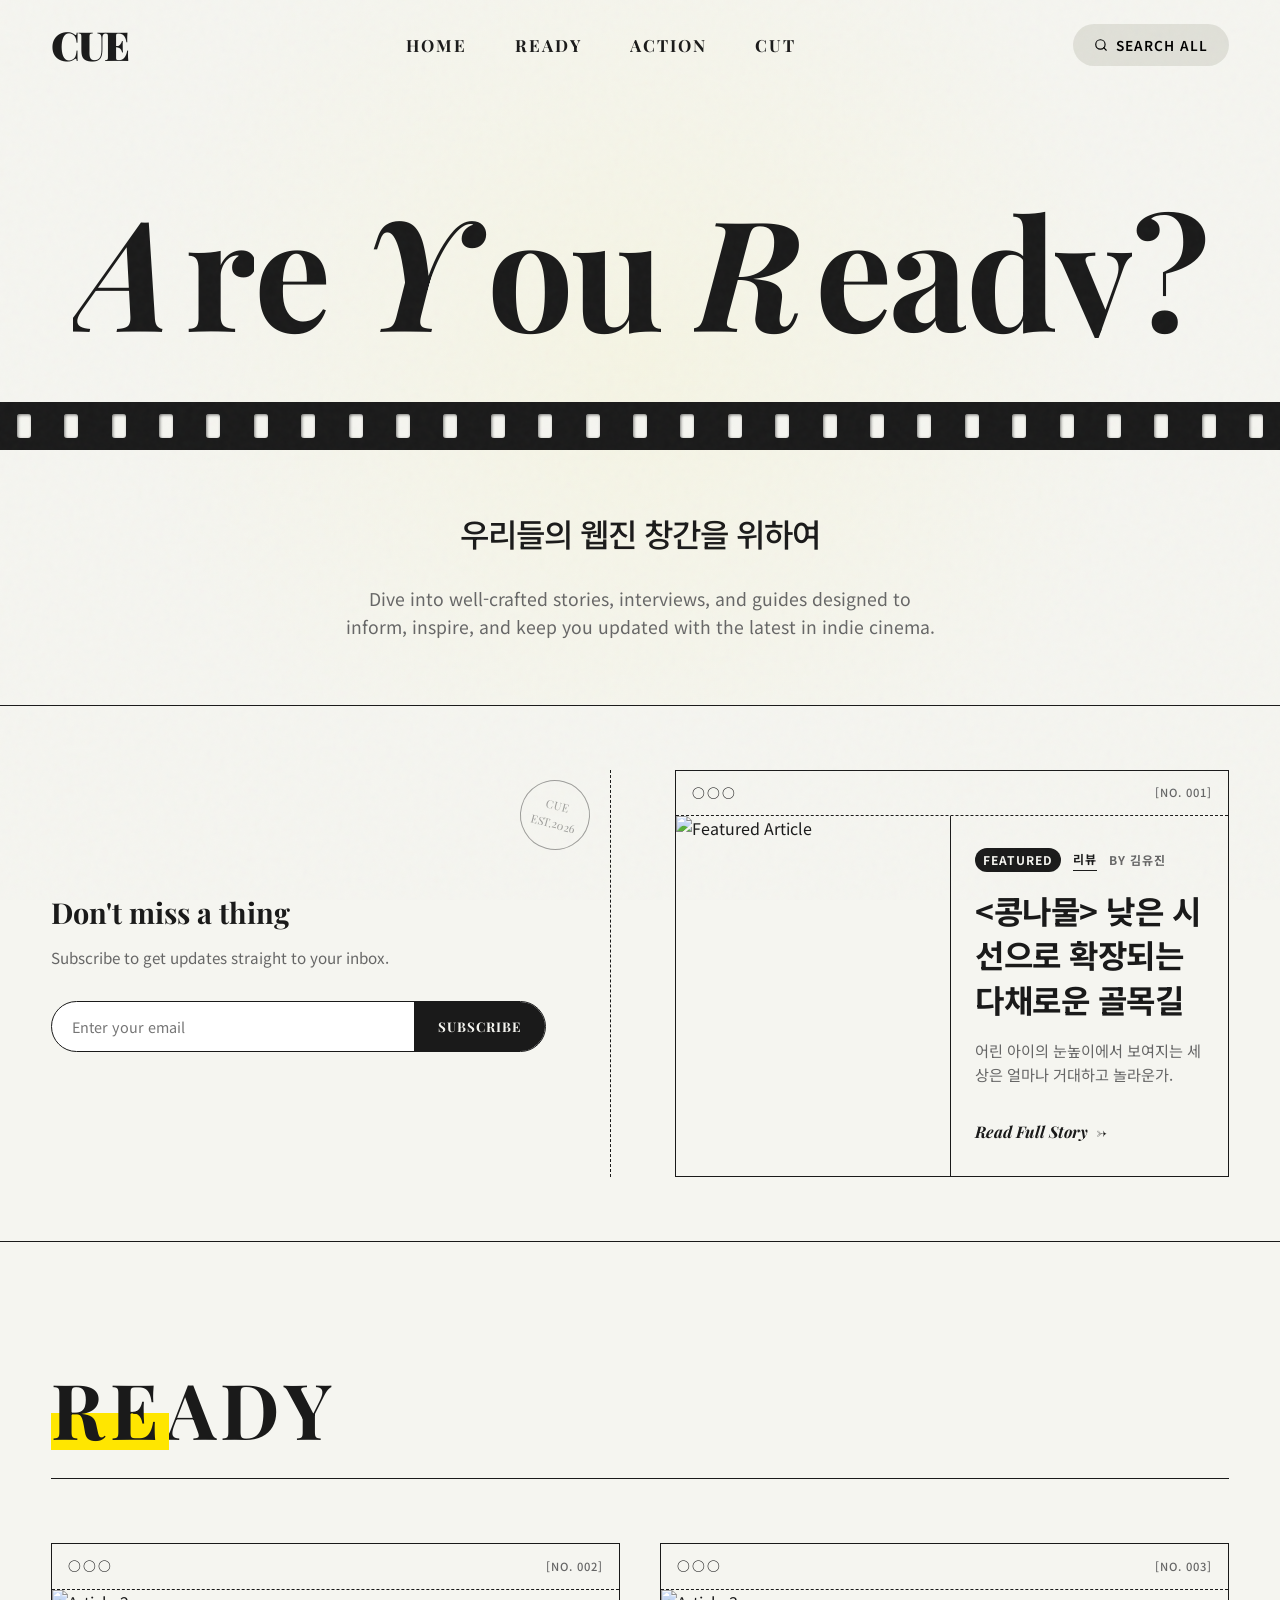
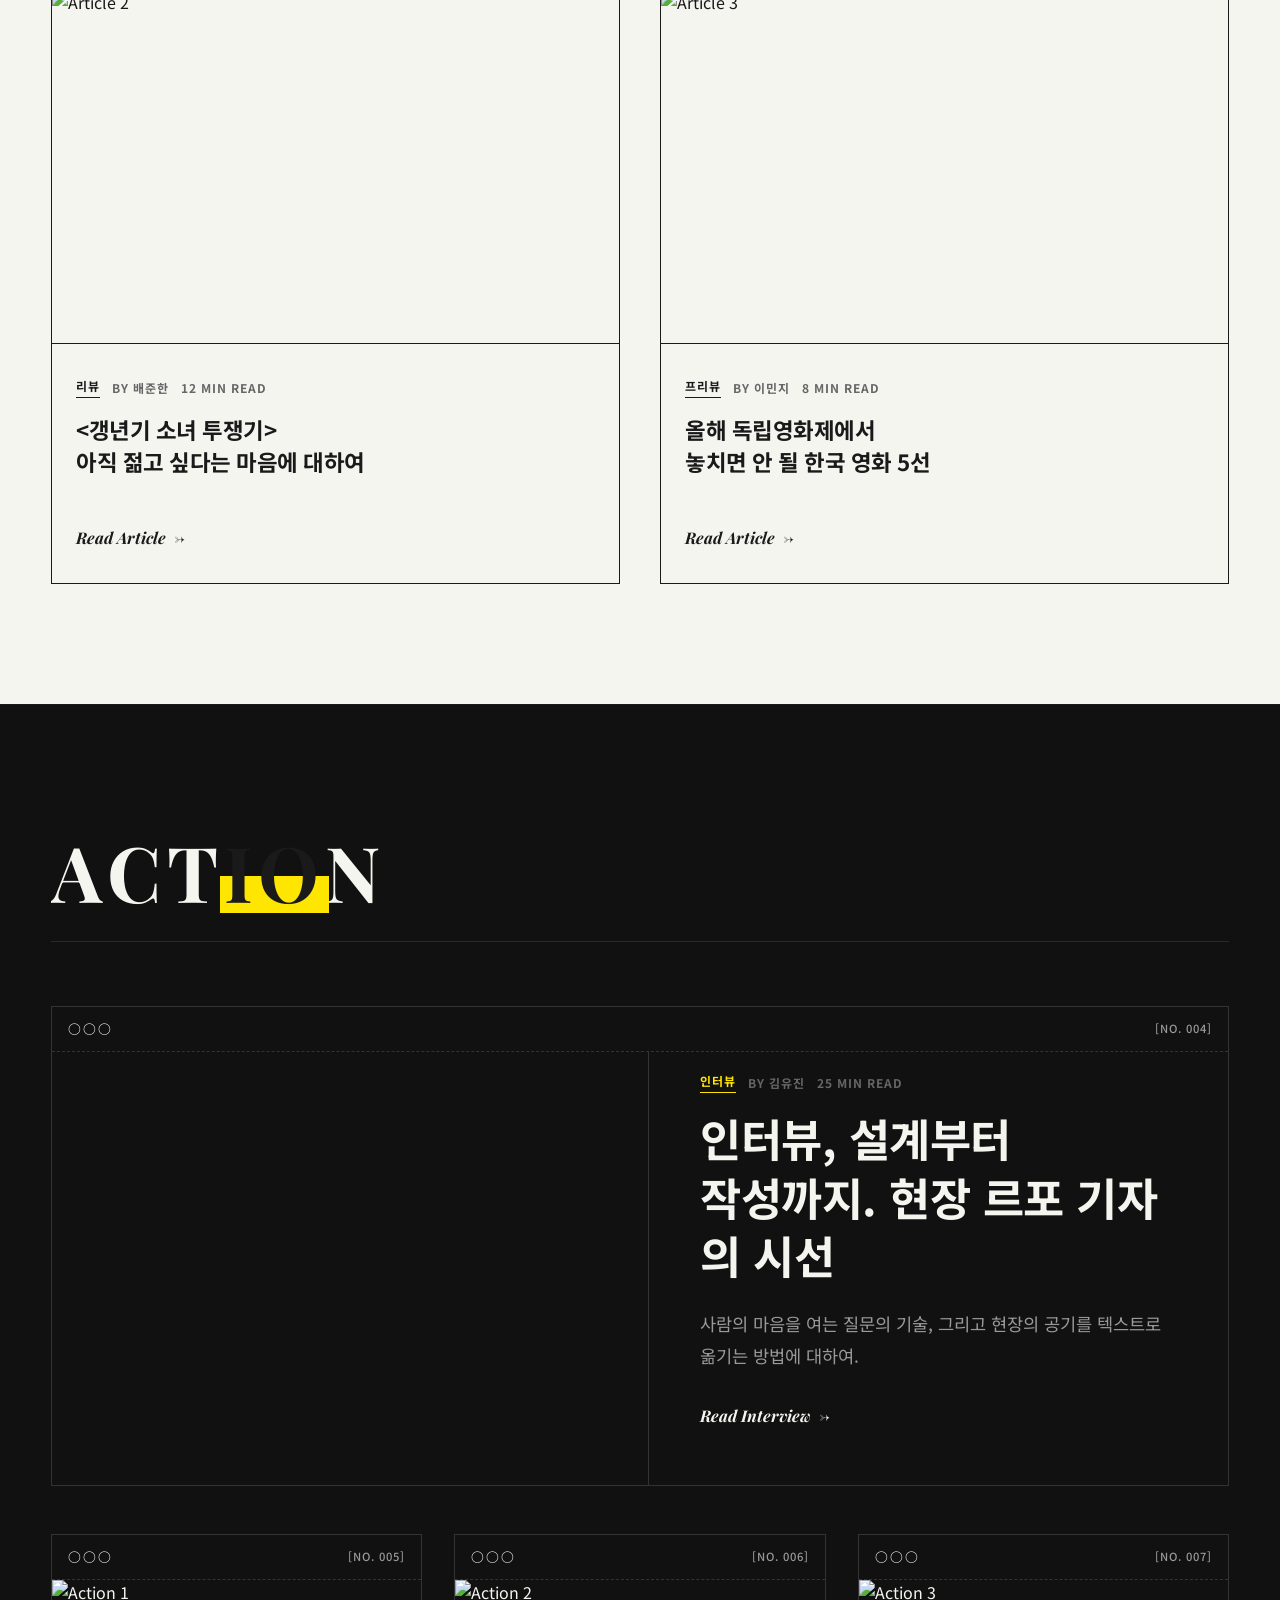
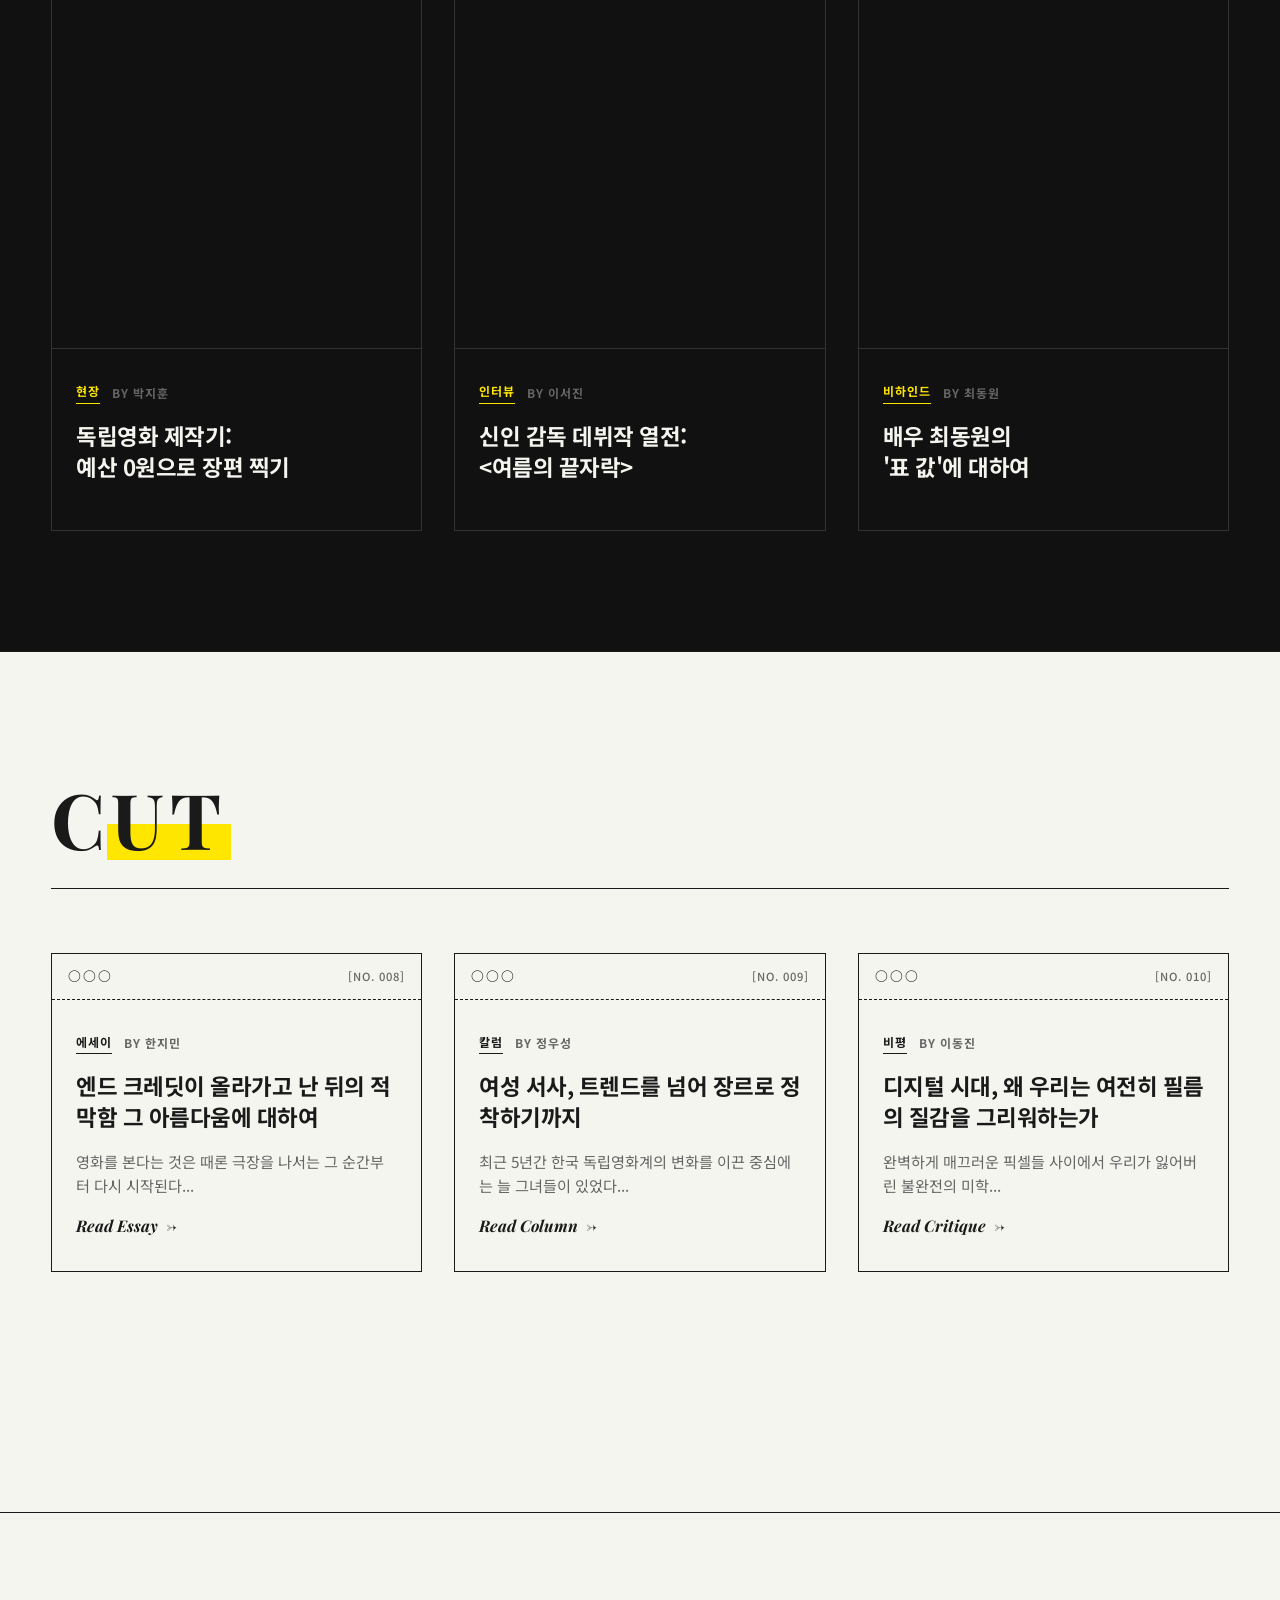
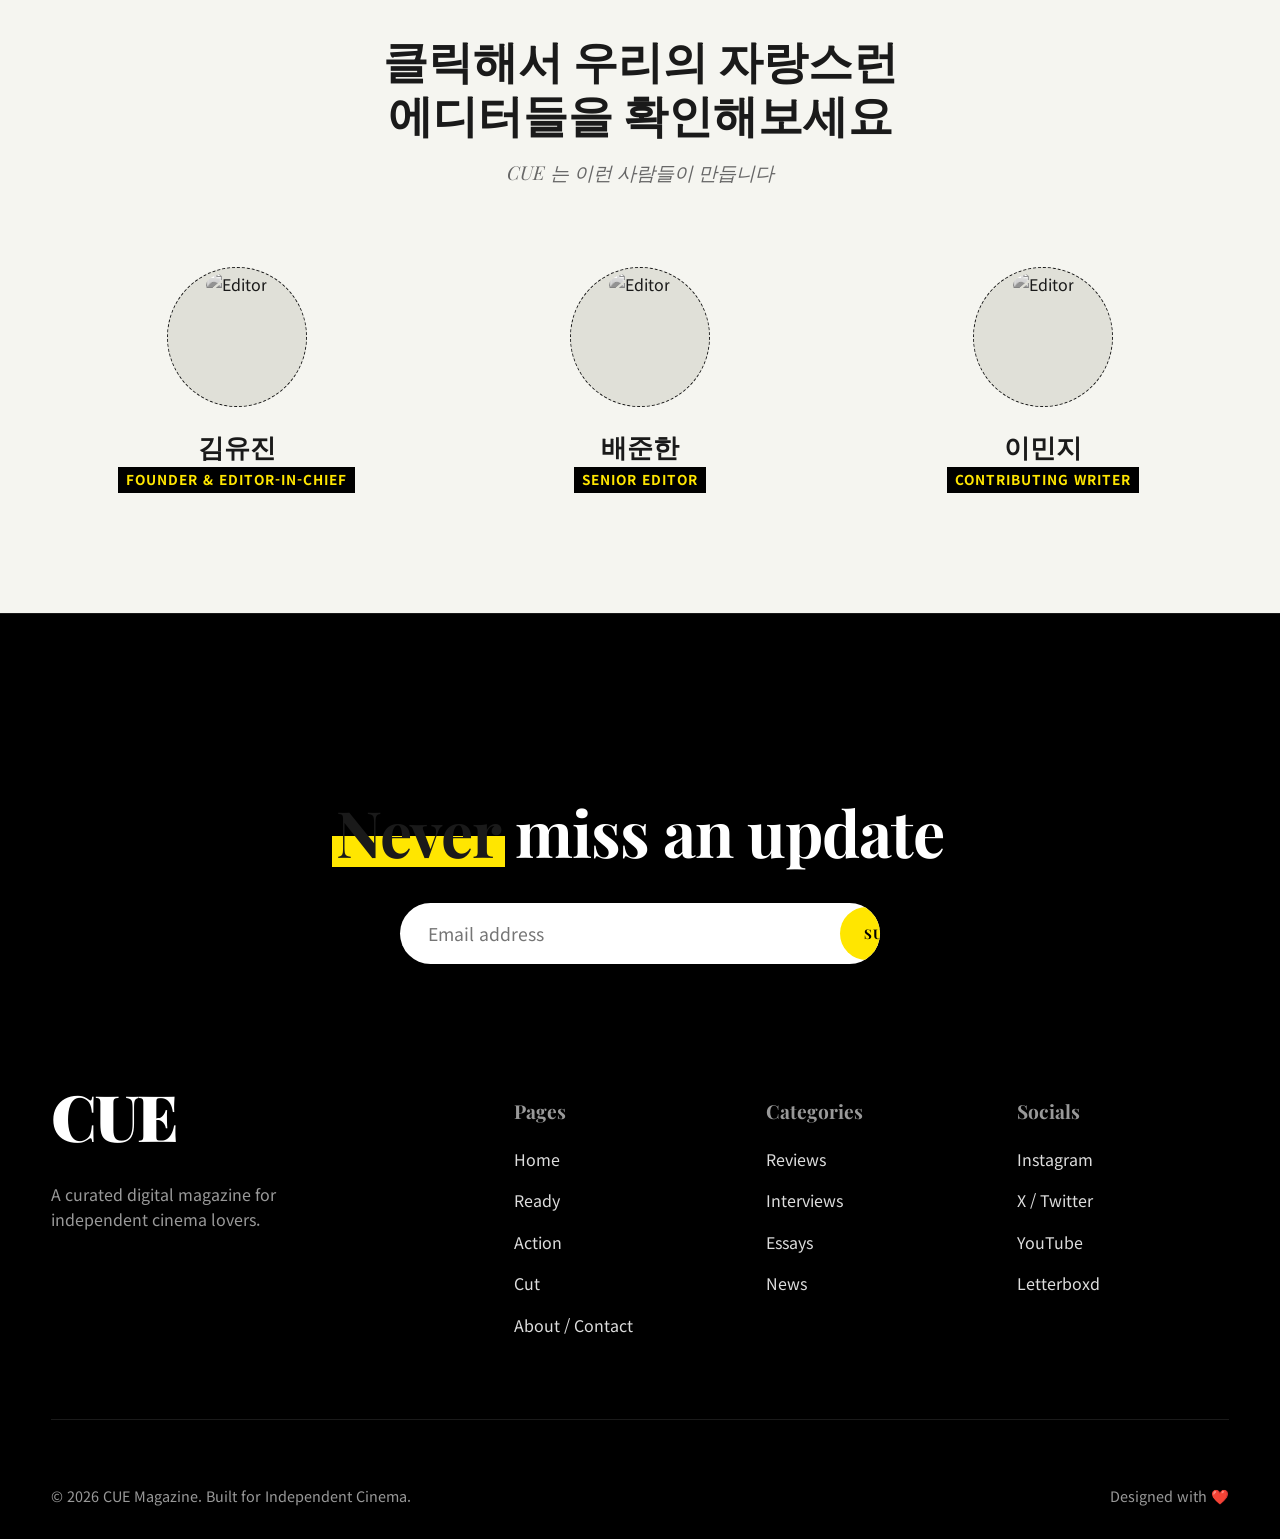
==== commit 7ac3ea52: "Add files via upload" ====
--- a/index.html
+++ b/index.html
@@ -955,9 +955,10 @@
         <div class="container nav-container">
             <a href="#" class="logo">CUE</a>
             <div class="nav-links">
-                <a href="#ready" class="nav-link" data-text="Ready"><span>Ready</span></a>
-                <a href="#action" class="nav-link" data-text="Action"><span>Action</span></a>
-                <a href="#cut" class="nav-link" data-text="Cut"><span>Cut</span></a>
+                <a href="index.html" class="nav-link" data-text="Home"><span>Home</span></a>
+                <a href="ready.html" class="nav-link" data-text="Ready"><span>Ready</span></a>
+                <a href="action.html" class="nav-link" data-text="Action"><span>Action</span></a>
+                <a href="cut.html" class="nav-link" data-text="Cut"><span>Cut</span></a>
             </div>
             <button class="btn-search">
                 <svg width="14" height="14" viewBox="0 0 24 24" fill="none" stroke="currentColor" stroke-width="2" stroke-linecap="round" stroke-linejoin="round"><circle cx="11" cy="11" r="8"></circle><line x1="21" y1="21" x2="16.65" y2="16.65"></line></svg>
@@ -976,9 +977,10 @@
     <!-- Mobile Menu Overlay -->
     <div class="mobile-menu" id="mobileMenu">
         <div class="mobile-nav-links">
-            <a href="#ready" class="mobile-nav-link">Ready</a>
-            <a href="#action" class="mobile-nav-link">Action</a>
-            <a href="#cut" class="mobile-nav-link">Cut</a>
+            <a href="index.html" class="mobile-nav-link">Home</a>
+            <a href="ready.html" class="mobile-nav-link">Ready</a>
+            <a href="action.html" class="mobile-nav-link">Action</a>
+            <a href="cut.html" class="mobile-nav-link">Cut</a>
         </div>
     </div>
 
@@ -1017,7 +1019,7 @@
                 </div>
             </div>
             <div class="featured-article filter-blur fade-up delay-1">
-                <a href="#" class="window-card">
+                <a href="ready.html" class="window-card">
                     <div class="window-header">
                         <span class="window-dots">○○○</span>
                         <span class="window-badge" style="color: var(--text-muted); font-size: 0.7rem;">[NO. 001]</span>
@@ -1054,7 +1056,7 @@
             
             <div class="grid-2">
                 <!-- Card 1 -->
-                <a href="#" class="window-card fade-up">
+                <a href="ready.html" class="window-card fade-up">
                     <div class="window-header">
                         <span class="window-dots">○○○</span>
                         <span class="window-badge" style="color: var(--text-muted); font-size: 0.7rem;">[NO. 002]</span>
@@ -1072,7 +1074,7 @@
                 </a>
                 
                 <!-- Card 2 -->
-                <a href="#" class="window-card fade-up delay-1">
+                <a href="ready.html" class="window-card fade-up delay-1">
                     <div class="window-header">
                         <span class="window-dots">○○○</span>
                         <span class="window-badge" style="color: var(--text-muted); font-size: 0.7rem;">[NO. 003]</span>
@@ -1102,7 +1104,7 @@
             </div>
             
             <!-- Horizontal Highlight Card -->
-            <a href="#" class="window-card horizontal-card fade-up">
+            <a href="action.html" class="window-card horizontal-card fade-up">
                 <div class="window-header" style="width: 100%; position: absolute; top:0; left:0; border-bottom: 1px dashed var(--border-color-dark); z-index: 10;">
                     <span class="window-dots">○○○</span>
                     <span class="window-badge" style="color: var(--text-muted-dark); font-size: 0.7rem;">[NO. 004]</span>
@@ -1124,7 +1126,7 @@
             </a>
             
             <div class="grid-3">
-                <a href="#" class="window-card fade-up">
+                <a href="action.html" class="window-card fade-up">
                     <div class="window-header">
                         <span class="window-dots">○○○</span>
                         <span class="window-badge" style="color: var(--text-muted-dark); font-size: 0.7rem;">[NO. 005]</span>
@@ -1137,7 +1139,7 @@
                         <h3 class="card-title">독립영화 제작기:<br>예산 0원으로 장편 찍기</h3>
                     </div>
                 </a>
-                <a href="#" class="window-card fade-up delay-1">
+                <a href="action.html" class="window-card fade-up delay-1">
                     <div class="window-header">
                         <span class="window-dots">○○○</span>
                         <span class="window-badge" style="color: var(--text-muted-dark); font-size: 0.7rem;">[NO. 006]</span>
@@ -1150,7 +1152,7 @@
                         <h3 class="card-title">신인 감독 데뷔작 열전:<br>&lt;여름의 끝자락&gt;</h3>
                     </div>
                 </a>
-                <a href="#" class="window-card fade-up delay-2">
+                <a href="action_interview_001.html" class="window-card fade-up delay-2">
                     <div class="window-header">
                         <span class="window-dots">○○○</span>
                         <span class="window-badge" style="color: var(--text-muted-dark); font-size: 0.7rem;">[NO. 007]</span>
@@ -1177,7 +1179,7 @@
             </div>
             
             <div class="grid-3">
-                <a href="#" class="window-card fade-up">
+                <a href="cut.html" class="window-card fade-up">
                     <div class="window-header">
                         <span class="window-dots">○○○</span>
                         <span class="window-badge" style="color: var(--text-muted); font-size: 0.7rem;">[NO. 008]</span>
@@ -1189,7 +1191,7 @@
                         <span class="read-more" style="margin-top: 16px;">Read Essay <span class="read-more-arrow">→</span></span>
                     </div>
                 </a>
-                <a href="#" class="window-card fade-up delay-1">
+                <a href="cut.html" class="window-card fade-up delay-1">
                     <div class="window-header">
                         <span class="window-dots">○○○</span>
                         <span class="window-badge" style="color: var(--text-muted); font-size: 0.7rem;">[NO. 009]</span>
@@ -1201,7 +1203,7 @@
                         <span class="read-more" style="margin-top: 16px;">Read Column <span class="read-more-arrow">→</span></span>
                     </div>
                 </a>
-                <a href="#" class="window-card fade-up delay-2">
+                <a href="cut.html" class="window-card fade-up delay-2">
                     <div class="window-header">
                         <span class="window-dots">○○○</span>
                         <span class="window-badge" style="color: var(--text-muted); font-size: 0.7rem;">[NO. 010]</span>
@@ -1270,10 +1272,10 @@
                 <div class="footer-col" style="padding-top: 16px;">
                     <h3>Pages</h3>
                     <ul>
-                        <li><a href="#">Home</a></li>
-                        <li><a href="#ready">Ready</a></li>
-                        <li><a href="#action">Action</a></li>
-                        <li><a href="#cut">Cut</a></li>
+                        <li><a href="index.html">Home</a></li>
+                        <li><a href="ready.html">Ready</a></li>
+                        <li><a href="action.html">Action</a></li>
+                        <li><a href="cut.html">Cut</a></li>
                         <li><a href="#">About / Contact</a></li>
                     </ul>
                 </div>
@@ -1309,32 +1311,25 @@
             // 1. Text Split Animation for Hero
             const textToSplit = "Are You Ready?";
             const splitContainer = document.getElementById('splitHeroText');
-            
-            // Generate split HTML
-            let splitHTML = "";
-            let wordStart = true;
-            
-            for(let i = 0; i < textToSplit.length; i++) {
-                const char = textToSplit[i];
-                if (char === " ") {
-                    splitHTML += `&nbsp;`;
-                    wordStart = true;
-                } else {
-                    if(wordStart) {
-                        splitHTML += `<span class="char-wrap"><i class="char hero-italic" style="transition-delay: ${0.1 + (i*0.05)}s">${char}</i></span>`;
-                    } else {
-                        splitHTML += `<span class="char-wrap"><span class="char" style="transition-delay: ${0.1 + (i*0.05)}s">${char}</span></span>`;
-                    }
-                    wordStart = false;
+            if (splitContainer) {
+                let splitHTML = ""; 
+                let wordStart = true;
+                for(let i=0; i<textToSplit.length; i++){ 
+                    const char=textToSplit[i]; 
+                    if(char===" ") { 
+                        splitHTML += "&nbsp;"; wordStart=true; 
+                    } else { 
+                        if(wordStart){ 
+                            splitHTML += "<span class='char-wrap'><i class='char hero-italic' style='transition-delay: "+(0.1+(i*0.05))+"s'>"+char+"</i></span>"; 
+                        }else{ 
+                            splitHTML += "<span class='char-wrap'><span class='char' style='transition-delay: "+(0.1+(i*0.05))+"s'>"+char+"</span></span>"; 
+                        } 
+                        wordStart=false; 
+                    } 
                 }
+                splitContainer.innerHTML = splitHTML; 
+                setTimeout(() => { document.getElementById('hero').classList.add('animated'); }, 100);
             }
-            
-            splitContainer.innerHTML = splitHTML;
-            
-            // Trigger animation after slight delay
-            setTimeout(() => {
-                document.getElementById('hero').classList.add('animated');
-            }, 100);
 
             // 2. Intersection Observer for Fade Up components
             const observerOptions = {
@@ -1422,3 +1417,4 @@
     </script>
 </body>
 </html>
+
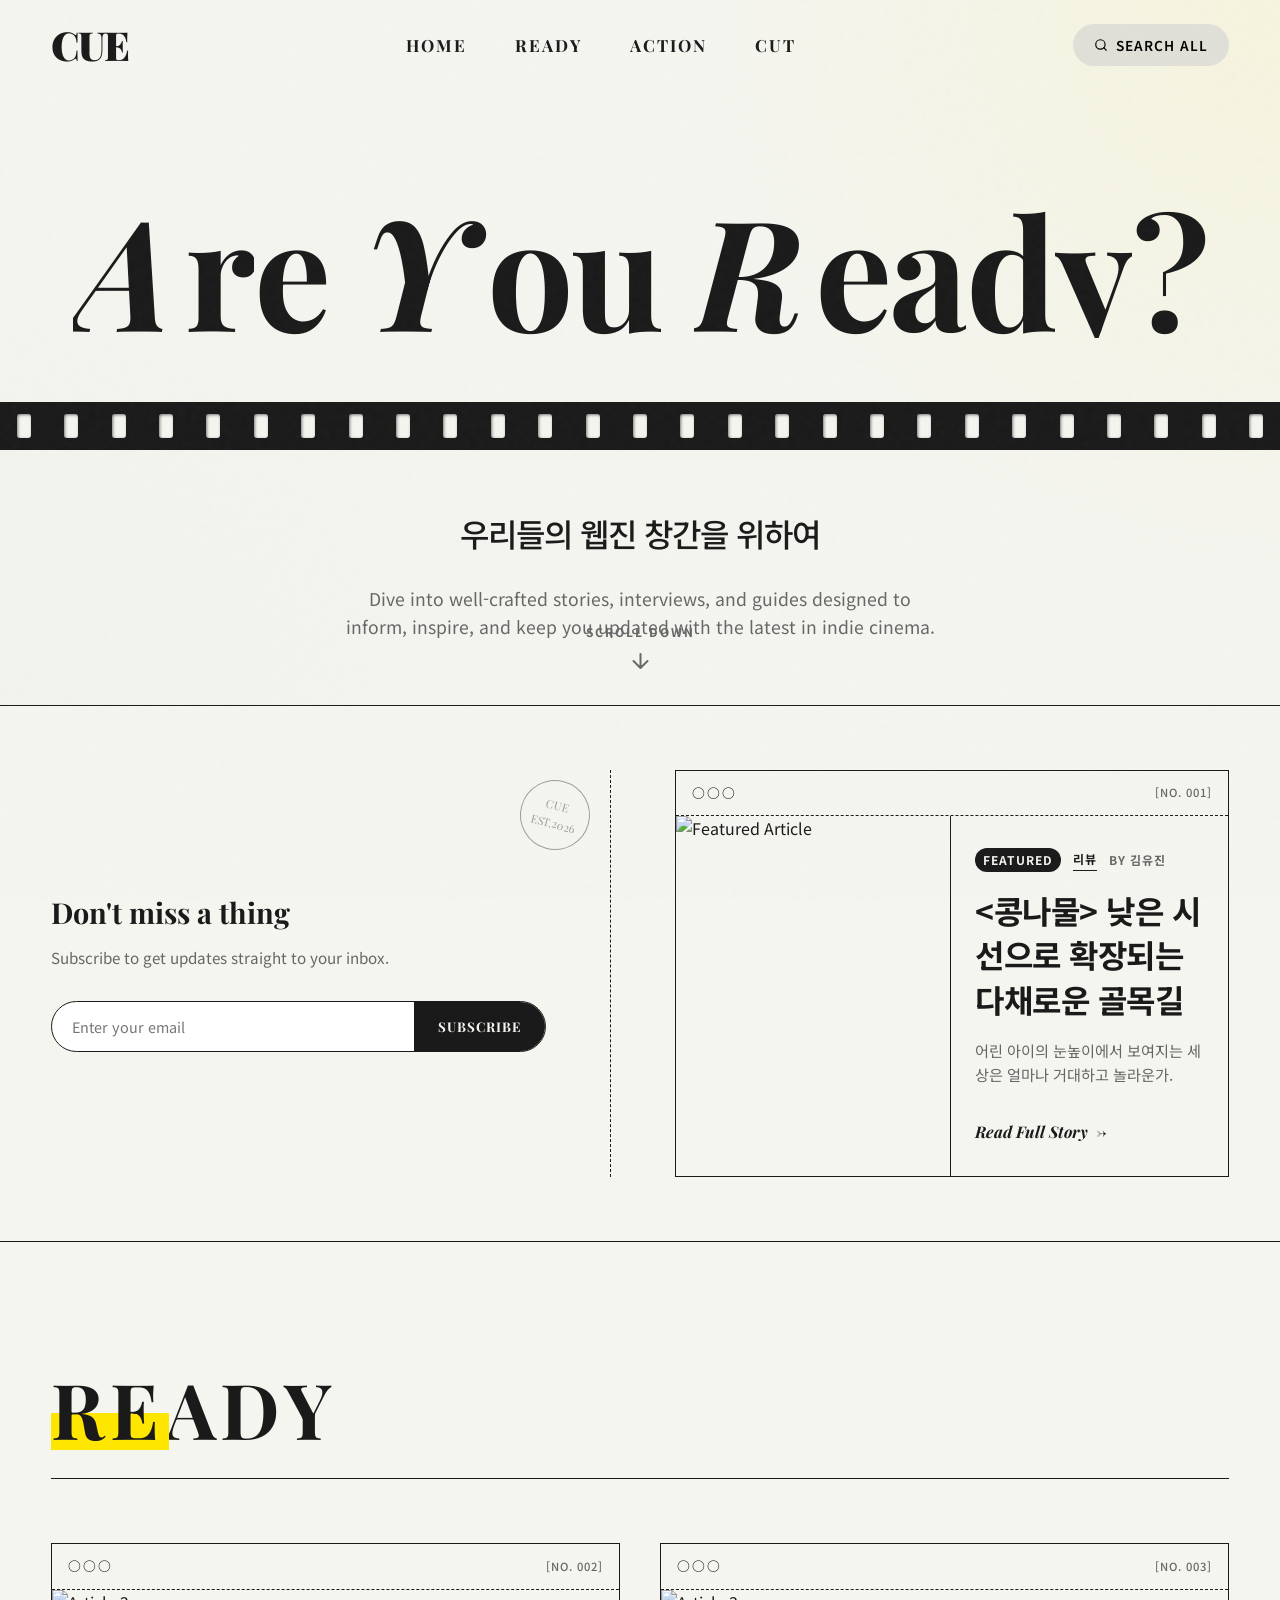
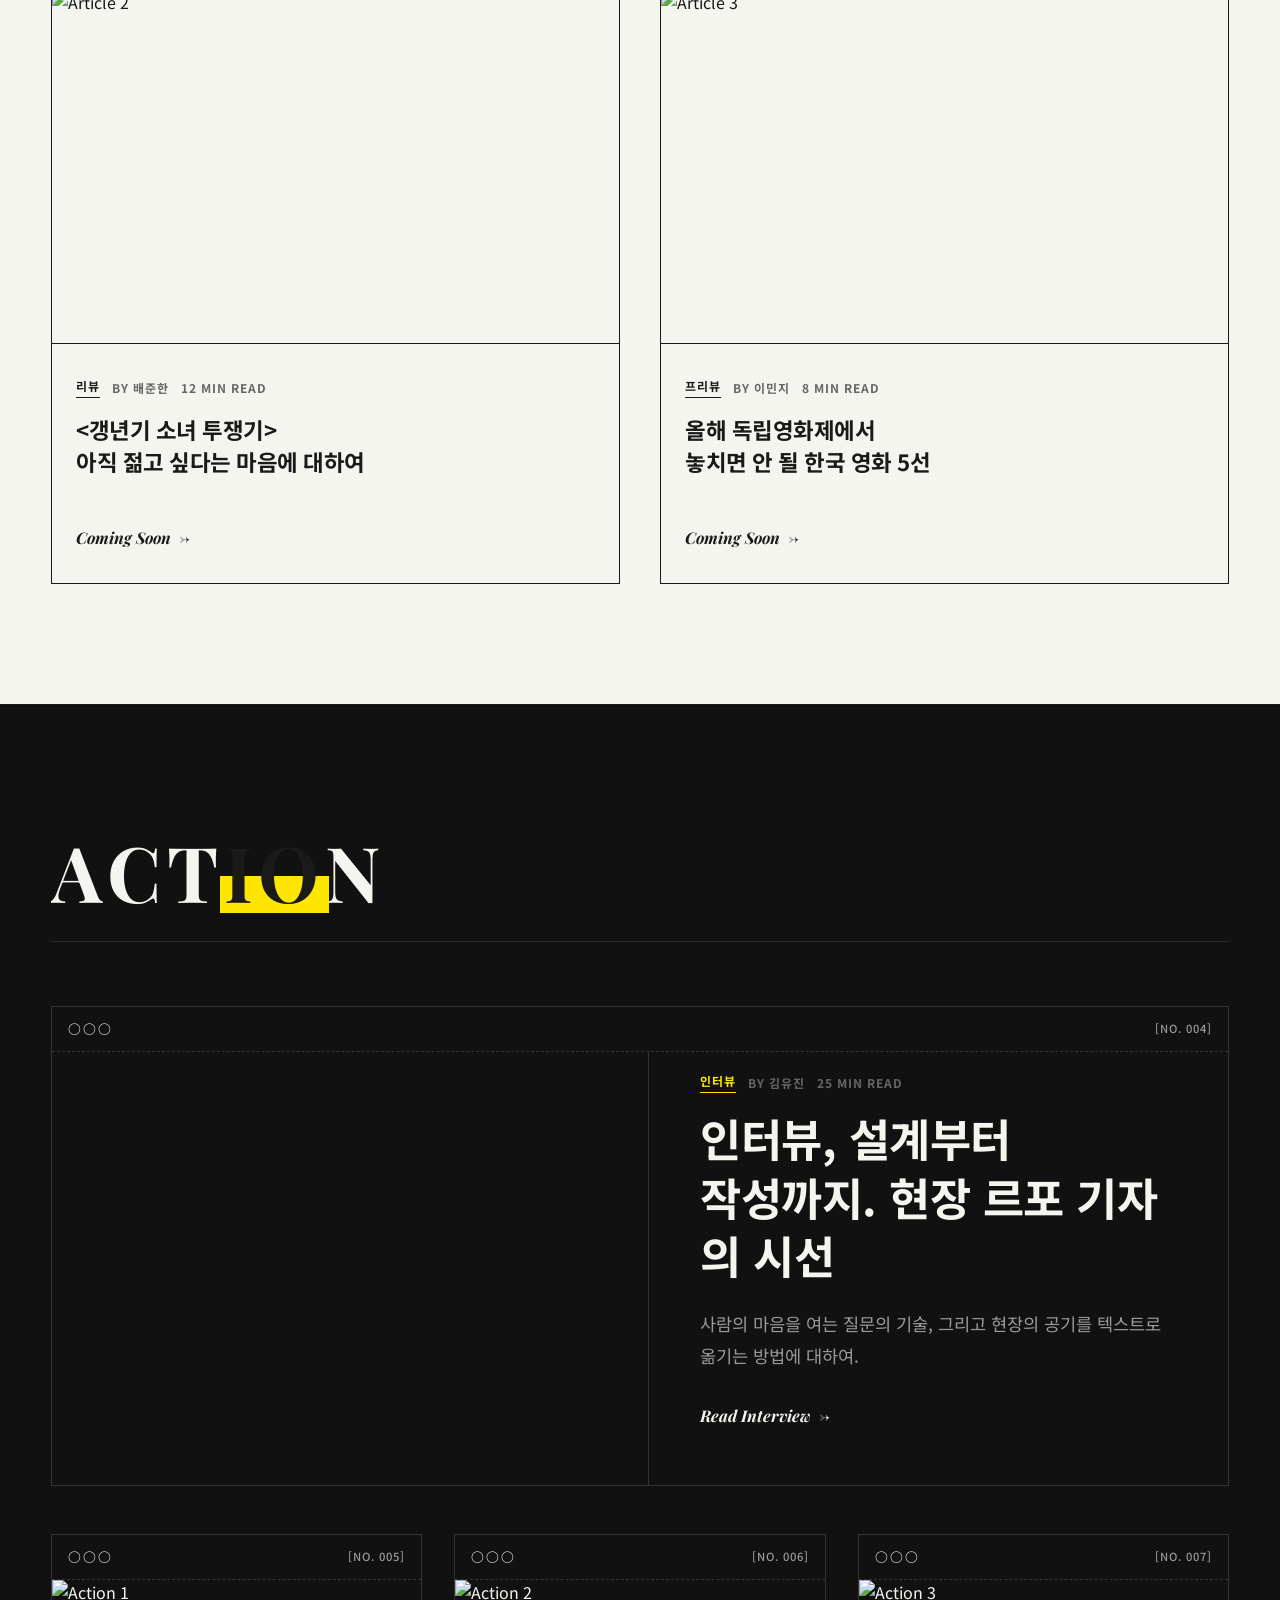
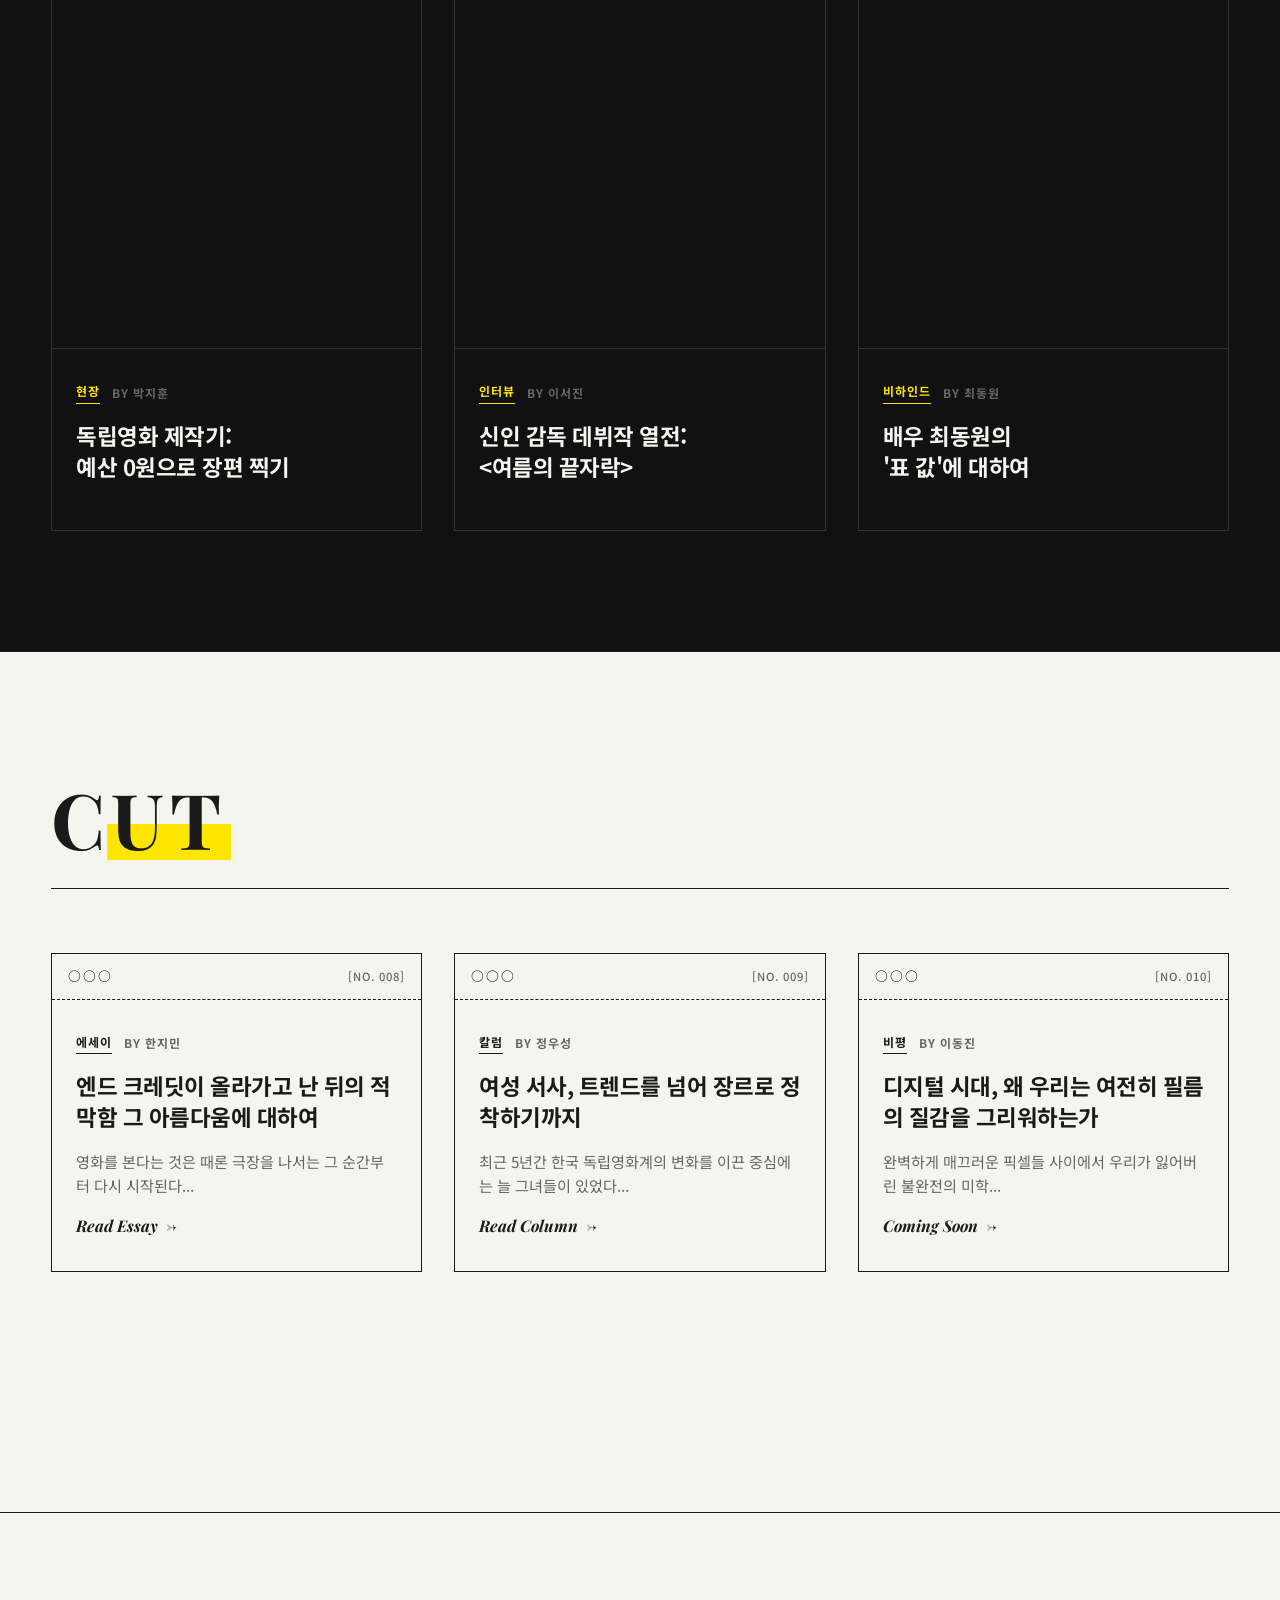
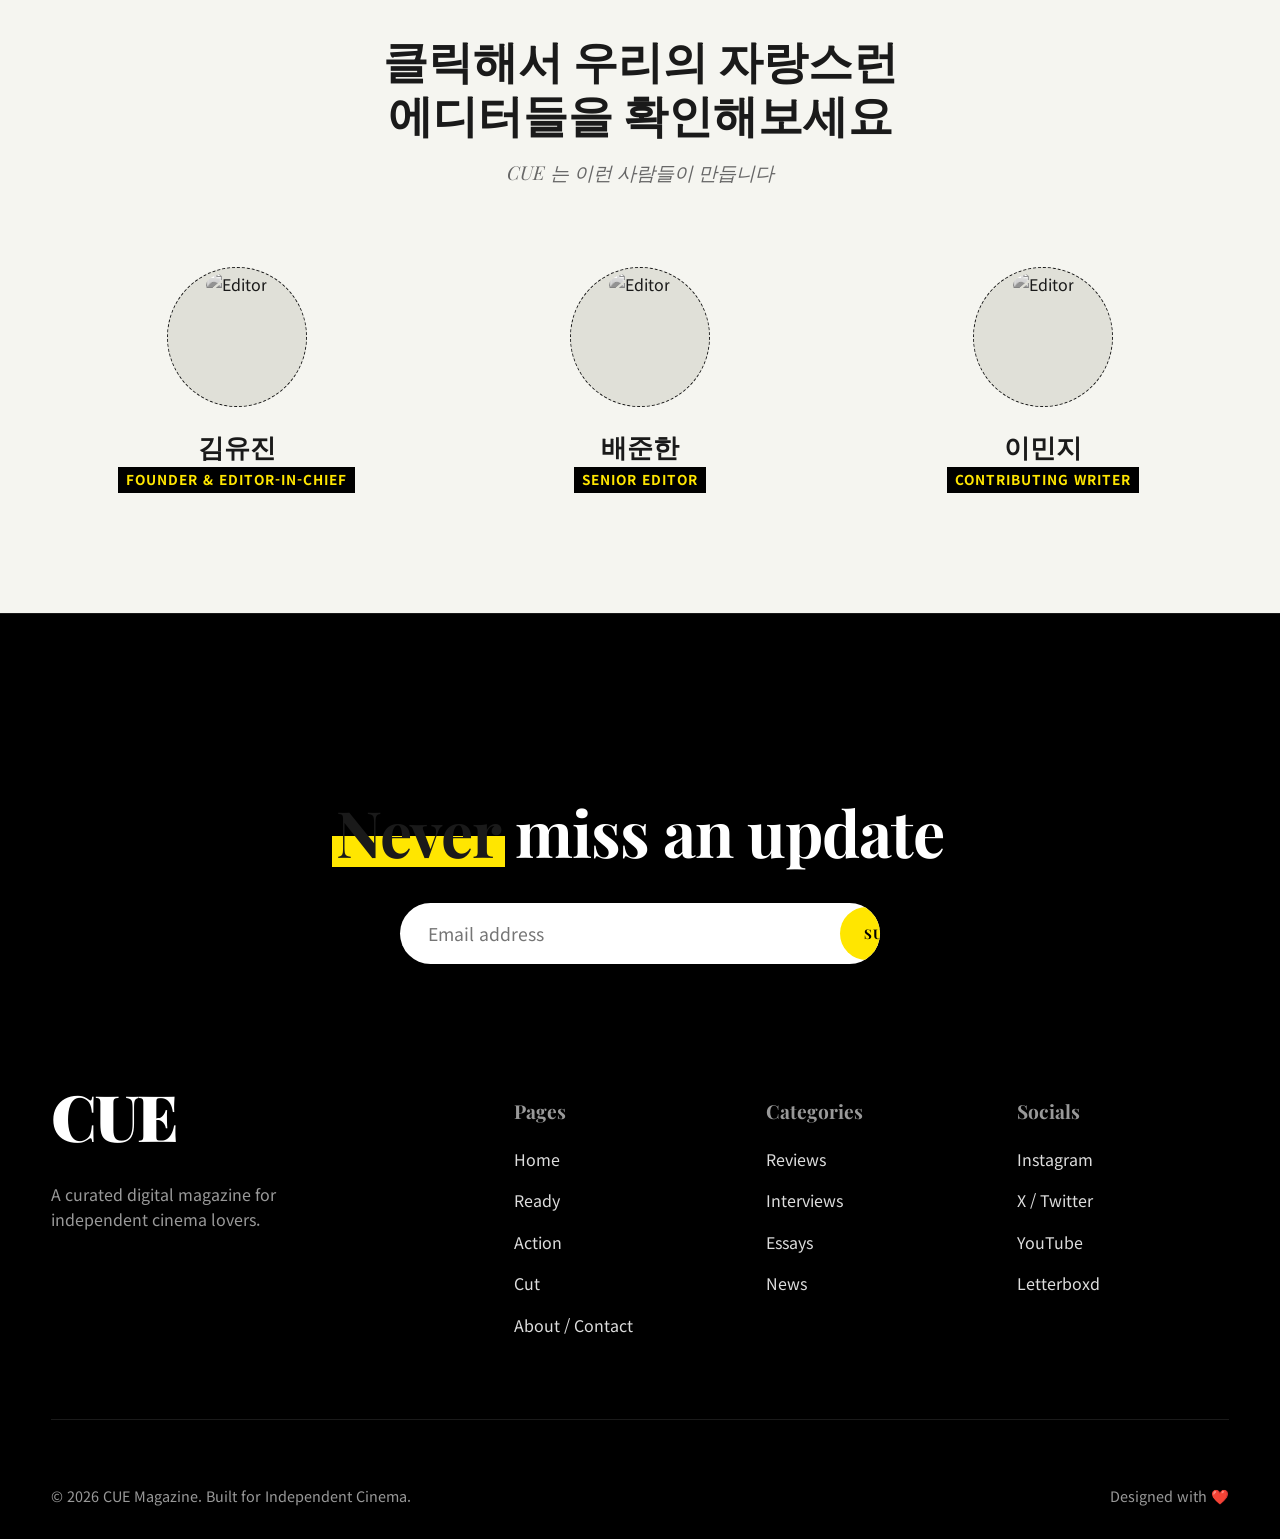
==== commit 89b5ed9a: "플랜 세우고 다시 수정" ====
--- a/index.html
+++ b/index.html
@@ -1,1420 +1,385 @@
-<!DOCTYPE html>
-<html lang="ko">
-<head>
-    <meta charset="UTF-8">
-    <meta name="viewport" content="width=device-width, initial-scale=1.0">
-    <meta name="description" content="우리들의 독립 영화 웹진, CUE — 리뷰, 인터뷰, 그리고 칼럼">
-    <title>CUE | 독립 영화 웹진</title>
-    <link rel="preconnect" href="https://fonts.googleapis.com">
-    <link rel="preconnect" href="https://fonts.gstatic.com" crossorigin>
-    <link href="https://fonts.googleapis.com/css2?family=Playfair+Display:ital,wght@0,400;0,600;0,700;0,800;0,900;1,400;1,700&family=Noto+Sans+KR:wght@300;400;500;700&display=swap" rel="stylesheet">
-    <style>
-        :root {
-            /* 컬러 토큰 */
-            --bg-light: #f5f5f0;
-            --bg-dark: #111111;
-            --text-main: #1a1a1a;
-            --text-light: #f5f5f0;
-            --text-muted: #666666;
-            --text-muted-dark: #999999;
-            --accent-yellow: #ffe600;
-            --border-color: #1a1a1a;
-            --border-color-dark: #333333;
-            
-            /* 타이포그래피 토큰 */
-            --font-serif: 'Playfair Display', serif;
-            --font-sans: 'Noto Sans KR', sans-serif;
-            
-            /* 스페이싱 토큰 */
-            --spacing-xs: 8px;
-            --spacing-sm: 16px;
-            --spacing-md: 32px;
-            --spacing-lg: 64px;
-            --spacing-xl: 120px;
-            
-            /* 트랜지션 토큰 */
-            --ease-out-expo: cubic-bezier(0.19, 1, 0.22, 1);
-            --ease-in-out-circ: cubic-bezier(0.785, 0.135, 0.15, 0.86);
-        }
-
-        * {
-            margin: 0;
-            padding: 0;
-            box-sizing: border-box;
-        }
-
-        html {
-            scroll-behavior: smooth;
-        }
-
-        body {
-            font-family: var(--font-sans);
-            background-color: var(--bg-light);
-            color: var(--text-main);
-            line-height: 1.6;
-            overflow-x: hidden;
-            position: relative;
-        }
-
-        /* ===== Noise Overlay ===== */
-        .noise-bg {
-            position: fixed;
-            top: 0;
-            left: 0;
-            width: 100vw;
-            height: 100vh;
-            pointer-events: none;
-            z-index: 9999;
-            opacity: 0.03;
-            background-image: url("data:image/svg+xml,%3Csvg viewBox='0 0 200 200' xmlns='http://www.w3.org/2000/svg'%3E%3Cfilter id='noiseFilter'%3E%3CfeTurbulence type='fractalNoise' baseFrequency='0.65' numOctaves='3' stitchTiles='stitch'/%3E%3C/filter%3E%3Crect width='100%25' height='100%25' filter='url(%23noiseFilter)'/%3E%3C/svg%3E");
-        }
-
-        /* ===== Scroll Progress Bar ===== */
-        .scroll-progress {
-            position: fixed;
-            top: 0;
-            left: 0;
-            height: 4px;
-            background: var(--accent-yellow);
-            z-index: 10000;
-            width: 0%;
-            transition: width 0.1s;
-        }
-
-        /* ===== Typography ===== */
-        h1, h2, h3, h4, h5, h6 {
-            font-family: var(--font-serif);
-            font-weight: 700;
-            line-height: 1.2;
-        }
-
-        a {
-            color: inherit;
-            text-decoration: none;
-            transition: color 0.3s ease;
-        }
-
-        /* ===== Utility Classes ===== */
-        .container {
-            max-width: 1440px;
-            margin: 0 auto;
-            padding: 0 4vw;
-        }
-
-        .highlight {
-            background-color: transparent;
-            position: relative;
-            display: inline-block;
-            color: var(--text-main);
-            z-index: 1;
-        }
-
-        .highlight::before {
-            content: '';
-            position: absolute;
-            bottom: 4px;
-            left: -4px;
-            width: calc(100% + 8px);
-            height: 40%;
-            background-color: var(--accent-yellow);
-            z-index: -1;
-            transform: scaleX(0);
-            transform-origin: left;
-            transition: transform 0.6s var(--ease-out-expo);
-        }
-
-        .highlight.animated::before {
-            transform: scaleX(1);
-        }
-
-        .border-top { border-top: 1px solid var(--border-color); }
-        .border-bottom { border-bottom: 1px solid var(--border-color); }
-        
-        .fade-up {
-            opacity: 0;
-            transform: translateY(40px);
-            transition: opacity 1s var(--ease-out-expo), transform 1s var(--ease-out-expo);
-        }
-        
-        .fade-up.visible {
-            opacity: 1;
-            transform: translateY(0);
-        }
-
-        /* ===== Card System (Window Motif) ===== */
-        .window-card {
-            border: 1px solid var(--border-color);
-            background: var(--bg-light);
-            transition: transform 0.4s var(--ease-out-expo), box-shadow 0.4s var(--ease-out-expo);
-            display: flex;
-            flex-direction: column;
-            overflow: hidden;
-            height: 100%;
-            position: relative;
-        }
-
-        .window-card::after {
-            content: '';
-            position: absolute;
-            top: 0; left: 0; right: 0; bottom: 0;
-            background: rgba(255, 230, 0, 0);
-            transition: background 0.4s var(--ease-out-expo);
-            pointer-events: none;
-            z-index: 2;
-        }
-
-        .window-card:hover {
-            transform: translate(-4px, -4px);
-            box-shadow: 8px 8px 0px rgba(26,26,26,1);
-        }
-
-        .window-card:hover::after {
-            background: rgba(255, 230, 0, 0.03);
-        }
-
-        .window-header {
-            display: flex;
-            justify-content: space-between;
-            align-items: center;
-            padding: 12px 16px;
-            border-bottom: 1px dashed var(--border-color);
-            font-size: 0.8rem;
-            font-family: var(--font-sans);
-            letter-spacing: 1px;
-            position: relative;
-            z-index: 3;
-            background: var(--bg-light);
-        }
-
-        .window-dots {
-            font-weight: 700;
-            letter-spacing: 2px;
-        }
-
-        .window-badge {
-            font-weight: 500;
-        }
-
-        .card-img-wrapper {
-            position: relative;
-            overflow: hidden;
-            aspect-ratio: 16/10;
-            border-bottom: 1px solid var(--border-color);
-        }
-
-        .card-img-wrapper img {
-            width: 100%;
-            height: 100%;
-            object-fit: cover;
-            transition: transform 1.2s var(--ease-out-expo), filter 0.5s ease;
-            will-change: transform;
-        }
-
-        .window-card:hover .card-img-wrapper img {
-            transform: scale(1.08);
-            filter: brightness(0.9);
-        }
-
-        .card-content {
-            padding: 32px 24px;
-            display: flex;
-            flex-direction: column;
-            flex-grow: 1;
-            position: relative;
-            z-index: 3;
-            background: var(--bg-light);
-        }
-
-        .card-meta {
-            display: flex;
-            flex-wrap: wrap;
-            align-items: center;
-            gap: 12px;
-            font-size: 0.75rem;
-            color: var(--text-muted);
-            margin-bottom: 16px;
-            text-transform: uppercase;
-            font-weight: 700;
-            letter-spacing: 1px;
-        }
-        
-        .meta-tag {
-            color: var(--text-main);
-            border-bottom: 1px solid var(--text-main);
-            padding-bottom: 2px;
-            transition: color 0.3s ease, border-color 0.3s ease;
-        }
-
-        .window-card:hover .meta-tag {
-            color: #d4a843;
-            border-color: #d4a843;
-        }
-
-        .card-title {
-            font-size: 1.4rem;
-            margin-bottom: 16px;
-            font-family: var(--font-sans);
-            font-weight: 700;
-            line-height: 1.4;
-            letter-spacing: -0.5px;
-        }
-
-        /* ===== Dark Context Cards ===== */
-        .dark-context .window-card {
-            background: var(--bg-dark);
-            border-color: var(--border-color-dark);
-            color: var(--text-light);
-        }
-        
-        .dark-context .window-card:hover {
-            box-shadow: 8px 8px 0px rgba(255,255,255,0.15);
-        }
-        
-        .dark-context .window-card:hover::after {
-            background: rgba(255, 255, 255, 0.02);
-        }
-
-        .dark-context .window-header,
-        .dark-context .card-content {
-            background: var(--bg-dark);
-            border-bottom-color: var(--border-color-dark);
-        }
-
-        .dark-context .card-img-wrapper {
-            border-bottom-color: var(--border-color-dark);
-        }
-        
-        .dark-context .meta-tag {
-            color: var(--accent-yellow);
-            border-color: var(--accent-yellow);
-        }
-        
-        .dark-context .window-card:hover .meta-tag {
-            color: #fff;
-            border-color: #fff;
-        }
-
-        /* ===== Navigation ===== */
-        nav {
-            position: fixed;
-            top: 0;
-            width: 100%;
-            z-index: 9000;
-            background: rgba(245, 245, 240, 0);
-            padding: 24px 0;
-            transition: background 0.4s ease, padding 0.4s ease, box-shadow 0.4s ease;
-        }
-        
-        nav.scrolled {
-            background: rgba(245, 245, 240, 0.95);
-            backdrop-filter: blur(12px);
-            border-bottom: 1px solid rgba(26,26,26,0.1);
-            padding: 16px 0;
-        }
-
-        .nav-container {
-            display: flex;
-            justify-content: space-between;
-            align-items: center;
-        }
-
-        .logo {
-            font-family: var(--font-serif);
-            font-size: 2.5rem;
-            font-weight: 900;
-            letter-spacing: -2px;
-            line-height: 1;
-            position: relative;
-            z-index: 9002;
-        }
-
-        .nav-links {
-            display: flex;
-            gap: 48px;
-            align-items: center;
-        }
-
-        .nav-link {
-            font-family: var(--font-serif);
-            font-size: 1.05rem;
-            font-weight: 700;
-            text-transform: uppercase;
-            letter-spacing: 2px;
-            position: relative;
-            display: inline-block;
-            overflow: hidden;
-        }
-        
-        .nav-link span {
-            display: inline-block;
-            transition: transform 0.4s var(--ease-out-expo);
-        }
-        
-        .nav-link::before {
-            content: attr(data-text);
-            position: absolute;
-            top: 100%;
-            left: 0;
-            color: var(--accent-yellow);
-            text-shadow: 1px 1px 0 #000;
-            transition: transform 0.4s var(--ease-out-expo);
-        }
-
-        .nav-link:hover span {
-            transform: translateY(-100%);
-        }
-        
-        .nav-link:hover::before {
-            transform: translateY(-100%);
-        }
-
-        .btn-search {
-            background: #e0e0d8;
-            border: 1px solid transparent;
-            padding: 10px 20px;
-            border-radius: 30px;
-            font-family: var(--font-sans);
-            font-size: 0.85rem;
-            font-weight: 600;
-            cursor: pointer;
-            display: flex;
-            align-items: center;
-            gap: 8px;
-            transition: all 0.3s ease;
-            text-transform: uppercase;
-            letter-spacing: 1px;
-        }
-
-        .btn-search:hover {
-            background: var(--accent-yellow);
-            border-color: var(--border-color);
-            transform: translateY(-2px);
-            box-shadow: 0 4px 12px rgba(0,0,0,0.1);
-        }
-        
-        /* Mobile Hamburger */
-        .menu-toggle {
-            display: none;
-            flex-direction: column;
-            justify-content: space-between;
-            width: 30px;
-            height: 20px;
-            cursor: pointer;
-            z-index: 9002;
-            background: transparent;
-            border: none;
-        }
-        
-        .menu-toggle span {
-            display: block;
-            width: 100%;
-            height: 2px;
-            background-color: var(--border-color);
-            transition: all 0.3s ease;
-            transform-origin: left;
-        }
-        
-        .menu-toggle.active span:nth-child(1) { transform: rotate(45deg); width: 110%; }
-        .menu-toggle.active span:nth-child(2) { opacity: 0; }
-        .menu-toggle.active span:nth-child(3) { transform: rotate(-45deg); width: 110%; }
-
-        .mobile-menu {
-            position: fixed;
-            top: 0;
-            left: 0;
-            width: 100vw;
-            height: 100vh;
-            background: var(--bg-light);
-            z-index: 9001;
-            display: flex;
-            flex-direction: column;
-            justify-content: center;
-            align-items: center;
-            opacity: 0;
-            pointer-events: none;
-            transition: opacity 0.5s ease;
-        }
-        
-        .mobile-menu.open {
-            opacity: 1;
-            pointer-events: all;
-        }
-        
-        .mobile-nav-links {
-            display: flex;
-            flex-direction: column;
-            gap: 32px;
-            text-align: center;
-        }
-        
-        .mobile-nav-link {
-            font-family: var(--font-serif);
-            font-size: 3rem;
-            font-weight: 700;
-            text-transform: uppercase;
-            transform: translateY(20px);
-            opacity: 0;
-            transition: all 0.5s var(--ease-out-expo);
-        }
-        
-        .mobile-menu.open .mobile-nav-link {
-            transform: translateY(0);
-            opacity: 1;
-        }
-        
-        .mobile-menu.open .mobile-nav-link:nth-child(1) { transition-delay: 0.1s; }
-        .mobile-menu.open .mobile-nav-link:nth-child(2) { transition-delay: 0.2s; }
-        .mobile-menu.open .mobile-nav-link:nth-child(3) { transition-delay: 0.3s; }
-
-        /* ===== Hero Section ===== */
-        .hero {
-            padding: calc(var(--spacing-xl) + 80px) 0 var(--spacing-lg);
-            text-align: center;
-            border-bottom: 1px solid var(--border-color);
-            position: relative;
-            overflow: hidden;
-            background: radial-gradient(circle at center, rgba(255,230,0,0.05) 0%, rgba(245,245,240,0) 70%);
-        }
-
-        .hero-title {
-            font-size: clamp(4rem, 12vw, 12rem);
-            line-height: 0.9;
-            margin-bottom: 32px;
-            letter-spacing: -3px;
-            overflow: hidden;
-        }
-        
-        .char-wrap {
-            display: inline-block;
-            overflow: hidden;
-            vertical-align: bottom;
-        }
-
-        .char {
-            display: inline-block;
-            transform: translateY(110%);
-            transition: transform 0.8s var(--ease-out-expo);
-            will-change: transform;
-        }
-        
-        .hero.animated .char {
-            transform: translateY(0);
-        }
-        
-        .hero-italic {
-            font-style: italic;
-            padding-right: 0.1em;
-        }
-
-        .film-strip {
-            height: 48px;
-            background-color: var(--border-color);
-            width: 100vw;
-            margin: var(--spacing-lg) calc(-50vw + 50%);
-            display: flex;
-            align-items: center;
-            justify-content: space-around;
-            overflow: hidden;
-            position: relative;
-            /* Simple parallax translation via JS */
-            will-change: transform;
-        }
-
-        .film-hole {
-            width: 14px;
-            height: 24px;
-            background-color: var(--bg-light);
-            border-radius: 3px;
-            box-shadow: inset 1px 1px 3px rgba(0,0,0,0.5);
-        }
-
-        .hero-subtitle {
-            font-size: clamp(1.5rem, 3vw, 2rem);
-            font-family: var(--font-sans);
-            font-weight: 500;
-            margin-bottom: var(--spacing-md);
-            letter-spacing: -1px;
-            opacity: 0;
-            transform: translateY(20px);
-            transition: all 0.8s ease 0.8s;
-        }
-        
-        .hero.animated .hero-subtitle,
-        .hero.animated .hero-desc {
-            opacity: 1;
-            transform: translateY(0);
-        }
-
-        .hero-desc {
-            font-size: 1.1rem;
-            color: var(--text-muted);
-            max-width: 600px;
-            margin: 0 auto;
-            opacity: 0;
-            transform: translateY(20px);
-            transition: all 0.8s ease 1s;
-        }
-
-        /* ===== Highlight Section ===== */
-        .highlight-section {
-            padding: var(--spacing-lg) 0;
-            border-bottom: 1px solid var(--border-color);
-        }
-
-        .highlight-grid {
-            display: grid;
-            grid-template-columns: 1fr 2.5fr;
-            gap: 0;
-        }
-
-        .newsletter-box {
-            border-right: 1px dashed var(--border-color);
-            padding: var(--spacing-md) var(--spacing-lg) var(--spacing-md) 0;
-            display: flex;
-            flex-direction: column;
-            justify-content: center;
-            position: relative;
-        }
-
-        .newsletter-title {
-            font-size: 1.8rem;
-            font-family: var(--font-serif);
-            margin-bottom: 16px;
-        }
-        
-        .newsletter-desc {
-            color: var(--text-muted);
-            margin-bottom: 32px;
-            font-size: 0.95rem;
-        }
-
-        .stamp {
-            position: absolute;
-            top: 10px;
-            right: 20px;
-            width: 70px;
-            height: 70px;
-            border: 1px solid var(--border-color);
-            border-radius: 50%;
-            display: flex;
-            align-items: center;
-            justify-content: center;
-            font-family: var(--font-serif);
-            font-size: 0.7rem;
-            text-align: center;
-            transform: rotate(15deg);
-            opacity: 0.4;
-            transition: transform 0.5s var(--ease-out-expo);
-        }
-        
-        .newsletter-box:hover .stamp {
-            transform: rotate(0deg) scale(1.1);
-            opacity: 0.8;
-            border-color: var(--accent-yellow);
-            color: #d4a843;
-        }
-
-        .input-group {
-            display: flex;
-            border: 1px solid var(--border-color);
-            border-radius: 40px;
-            overflow: hidden;
-            background: #fff;
-            transition: box-shadow 0.3s ease;
-        }
-        
-        .input-group:focus-within {
-            box-shadow: 0 0 0 2px var(--accent-yellow), 0 4px 12px rgba(0,0,0,0.05);
-        }
-
-        .input-group input {
-            flex-grow: 1;
-            padding: 14px 20px;
-            border: none;
-            background: transparent;
-            font-family: var(--font-sans);
-            outline: none;
-            font-size: 0.9rem;
-        }
-
-        .input-group button {
-            background: var(--border-color);
-            color: var(--bg-light);
-            border: none;
-            padding: 0 24px;
-            font-weight: 700;
-            cursor: pointer;
-            transition: background 0.3s;
-            font-family: var(--font-serif);
-            letter-spacing: 1px;
-        }
-
-        .input-group button:hover {
-            background: #000;
-        }
-
-        .featured-article {
-            padding-left: var(--spacing-lg);
-        }
-
-        /* ===== Section Common ===== */
-        .section-padding {
-            padding: var(--spacing-xl) 0;
-        }
-
-        .section-header {
-            margin-bottom: var(--spacing-lg);
-            position: relative;
-        }
-        
-        /* Section Title Parallax */
-        .section-title-wrap {
-            overflow: hidden;
-        }
-
-        .section-title {
-            font-size: clamp(3rem, 6vw, 5rem);
-            text-transform: uppercase;
-            letter-spacing: 6px;
-            display: inline-block;
-        }
-
-        .grid-2 {
-            display: grid;
-            grid-template-columns: repeat(2, 1fr);
-            gap: 40px;
-        }
-        
-        .grid-3 {
-            display: grid;
-            grid-template-columns: repeat(3, 1fr);
-            gap: 40px;
-            column-gap: 32px;
-        }
-
-        /* ===== ACTION (Dark) Section ===== */
-        .action-section {
-            background-color: var(--bg-dark);
-            color: var(--text-light);
-            border-top: 1px solid var(--border-color);
-            border-bottom: 1px solid var(--border-color);
-            position: relative;
-        }
-        
-        .horizontal-card {
-            display: flex;
-            flex-direction: row;
-            border: 1px solid var(--border-color-dark);
-            background: var(--bg-dark);
-            margin-bottom: 48px;
-            min-height: 480px;
-        }
-        
-        .horizontal-card .card-img-wrapper {
-            flex: 5;
-            aspect-ratio: auto;
-            border-bottom: none;
-            border-right: 1px solid var(--border-color-dark);
-        }
-        
-        .horizontal-card .card-content {
-            flex: 4;
-            justify-content: center;
-            padding: 4vw;
-        }
-        
-        .horizontal-card .card-title {
-            font-size: clamp(2rem, 3vw, 2.5rem);
-            line-height: 1.3;
-        }
-        
-        .read-more {
-            margin-top: auto;
-            display: inline-flex;
-            align-items: center;
-            gap: 8px;
-            font-family: var(--font-serif);
-            font-style: italic;
-            font-weight: 700;
-            color: var(--border-color);
-            margin-top: 32px;
-        }
-        
-        .dark-context .read-more {
-            color: var(--text-light);
-        }
-        
-        .read-more-arrow {
-            transition: transform 0.3s var(--ease-out-expo);
-        }
-        
-        .window-card:hover .read-more-arrow {
-            transform: translateX(8px);
-        }
-
-        /* ===== Editor Section ===== */
-        .editor-section {
-            text-align: center;
-        }
-        
-        .editor-subtitle {
-            font-size: 1.2rem;
-            color: var(--text-muted);
-            margin-bottom: 24px;
-            font-family: var(--font-serif);
-            font-style: italic;
-        }
-        
-        .editor-card {
-            text-align: center;
-            opacity: 0;
-            transform: translateY(30px);
-            transition: opacity 0.8s ease, transform 0.8s ease;
-        }
-        
-        .editor-card.visible {
-            opacity: 1;
-            transform: translateY(0);
-        }
-        
-        .editor-avatar {
-            width: 140px;
-            height: 140px;
-            border-radius: 50%;
-            background: #e0e0d8;
-            margin: 0 auto 24px;
-            overflow: hidden;
-            border: 1px dashed var(--border-color);
-            padding: 4px;
-            transition: transform 0.5s var(--ease-out-expo);
-        }
-        
-        .editor-card:hover .editor-avatar {
-            transform: scale(1.05);
-            border-style: solid;
-            border-color: var(--accent-yellow);
-        }
-        
-        .editor-avatar img {
-            width: 100%;
-            height: 100%;
-            border-radius: 50%;
-            object-fit: cover;
-            filter: grayscale(100%);
-            transition: filter 0.5s ease;
-        }
-        
-        .editor-card:hover .editor-avatar img {
-            filter: grayscale(0%);
-        }
-        
-        .editor-name {
-            font-family: var(--font-serif);
-            font-size: 1.6rem;
-            margin-bottom: 4px;
-        }
-        
-        .editor-role {
-            color: var(--accent-yellow);
-            font-weight: 700;
-            font-size: 0.85rem;
-            text-transform: uppercase;
-            letter-spacing: 1px;
-            background: #000;
-            display: inline-block;
-            padding: 2px 8px;
-        }
-
-        /* ===== Footer ===== */
-        footer {
-            padding: calc(var(--spacing-xl) * 1.5) 0 var(--spacing-md);
-            border-top: 1px solid var(--border-color);
-            background: #000;
-            color: #fff;
-        }
-        
-        .footer-cta {
-            text-align: center;
-            margin-bottom: var(--spacing-xl);
-        }
-        
-        .footer-cta h2 {
-            font-size: clamp(2.5rem, 5vw, 4rem);
-            margin-bottom: 32px;
-            letter-spacing: -1px;
-        }
-        
-        .footer-links {
-            display: grid;
-            grid-template-columns: 2fr 1fr 1fr 1fr;
-            gap: 40px;
-            margin-bottom: var(--spacing-lg);
-            padding-bottom: var(--spacing-lg);
-            border-bottom: 1px solid rgba(255,255,255,0.1);
-        }
-        
-        .footer-col .logo {
-            color: #fff;
-            margin-bottom: 16px;
-            display: inline-block;
-        }
-        
-        .footer-col h3 {
-            font-family: var(--font-serif);
-            font-size: 1.2rem;
-            margin-bottom: 24px;
-            color: var(--text-muted-dark);
-        }
-        
-        .footer-col ul {
-            list-style: none;
-        }
-        
-        .footer-col li {
-            margin-bottom: 16px;
-        }
-        
-        .footer-col a {
-            color: #ddd;
-            position: relative;
-            padding-bottom: 2px;
-        }
-        
-        .footer-col ul a::after {
-            content: '';
-            position: absolute;
-            left: 0; bottom: 0;
-            width: 0; height: 1px;
-            background: var(--accent-yellow);
-            transition: width 0.3s ease;
-        }
-        
-        .footer-col ul a:hover {
-            color: #fff;
-        }
-        
-        .footer-col ul a:hover::after {
-            width: 100%;
-        }
-        
-        .copyright {
-            text-align: center;
-            color: var(--text-muted-dark);
-            font-size: 0.9rem;
-            display: flex;
-            justify-content: space-between;
-            align-items: center;
-        }
-
-        /* ===== Responsive ===== */
-        @media (max-width: 1024px) {
-            .grid-3 { grid-template-columns: repeat(2, 1fr); }
-            .horizontal-card { flex-direction: column; min-height: auto; }
-            .horizontal-card .card-img-wrapper { border-right: none; border-bottom: 1px solid var(--border-color-dark); aspect-ratio: 16/9; }
-            .footer-links { grid-template-columns: 1fr 1fr 1fr; gap: 40px; }
-            .footer-col:first-child { grid-column: 1 / -1; margin-bottom: 24px; }
-            .copyright { flex-direction: column; gap: 16px; }
-        }
-
-        @media (max-width: 768px) {
-            :root {
-                --spacing-lg: 48px;
-                --spacing-xl: 80px;
-            }
-            .nav-links, .btn-search { display: none; }
-            .menu-toggle { display: flex; }
-            .highlight-grid { grid-template-columns: 1fr; }
-            .newsletter-box { border-right: none; border-bottom: 1px dashed var(--border-color); padding: 0 0 var(--spacing-md) 0; }
-            .featured-article { padding-left: 0; padding-top: var(--spacing-md); }
-            
-            .featured-article .window-card > div:nth-child(2) { flex-direction: column !important; }
-            .featured-article .card-img-wrapper { border-right: none !important; border-bottom: 1px solid var(--border-color); aspect-ratio: 16/9; }
-            
-            .grid-2, .grid-3 { grid-template-columns: 1fr; }
-            .footer-links { grid-template-columns: 1fr 1fr; }
-            .film-hole { width: 8px; height: 16px; }
-            
-            .card-content { padding: 24px 20px; }
-        }
-        
-        @media (max-width: 480px) {
-            .footer-links { grid-template-columns: 1fr; }
-        }
-    </style>
-</head>
-<body>
-
-    <!-- Noise Overlay -->
-    <div class="noise-bg"></div>
-    
-    <!-- Scroll Progress -->
-    <div class="scroll-progress" id="progressBar"></div>
-
-    <!-- Navigation -->
-    <nav id="navbar">
-        <div class="container nav-container">
-            <a href="#" class="logo">CUE</a>
-            <div class="nav-links">
-                <a href="index.html" class="nav-link" data-text="Home"><span>Home</span></a>
-                <a href="ready.html" class="nav-link" data-text="Ready"><span>Ready</span></a>
-                <a href="action.html" class="nav-link" data-text="Action"><span>Action</span></a>
-                <a href="cut.html" class="nav-link" data-text="Cut"><span>Cut</span></a>
-            </div>
-            <button class="btn-search">
-                <svg width="14" height="14" viewBox="0 0 24 24" fill="none" stroke="currentColor" stroke-width="2" stroke-linecap="round" stroke-linejoin="round"><circle cx="11" cy="11" r="8"></circle><line x1="21" y1="21" x2="16.65" y2="16.65"></line></svg>
-                Search all
-            </button>
-            
-            <!-- Mobile Toggle -->
-            <button class="menu-toggle" id="menuToggle" aria-label="Menu toggle">
-                <span></span>
-                <span></span>
-                <span></span>
-            </button>
-        </div>
-    </nav>
-    
-    <!-- Mobile Menu Overlay -->
-    <div class="mobile-menu" id="mobileMenu">
-        <div class="mobile-nav-links">
-            <a href="index.html" class="mobile-nav-link">Home</a>
-            <a href="ready.html" class="mobile-nav-link">Ready</a>
-            <a href="action.html" class="mobile-nav-link">Action</a>
-            <a href="cut.html" class="mobile-nav-link">Cut</a>
-        </div>
-    </div>
-
-    <!-- Hero Section -->
-    <header class="hero" id="hero">
-        <div class="container">
-            <h1 class="hero-title" id="splitHeroText"></h1>
-            
-            <div class="film-strip" id="heroFilmStrip">
-                <div class="film-hole"></div><div class="film-hole"></div><div class="film-hole"></div>
-                <div class="film-hole"></div><div class="film-hole"></div><div class="film-hole"></div>
-                <div class="film-hole"></div><div class="film-hole"></div><div class="film-hole"></div>
-                <div class="film-hole"></div><div class="film-hole"></div><div class="film-hole"></div>
-                <div class="film-hole"></div><div class="film-hole"></div><div class="film-hole"></div>
-                <div class="film-hole"></div><div class="film-hole"></div><div class="film-hole"></div>
-                <div class="film-hole"></div><div class="film-hole"></div><div class="film-hole"></div>
-                <div class="film-hole"></div><div class="film-hole"></div><div class="film-hole"></div>
-                <div class="film-hole"></div><div class="film-hole"></div><div class="film-hole"></div>
-            </div>
-            
-            <h2 class="hero-subtitle">우리들의 웹진 창간을 위하여</h2>
-            <p class="hero-desc">Dive into well-crafted stories, interviews, and guides designed to inform, inspire, and keep you updated with the latest in indie cinema.</p>
-        </div>
-    </header>
-
-    <!-- Highlight / Newsletter -->
-    <section class="highlight-section">
-        <div class="container highlight-grid">
-            <div class="newsletter-box fade-up">
-                <div class="stamp">CUE<br>EST.2026</div>
-                <h3 class="newsletter-title">Don't miss a thing</h3>
-                <p class="newsletter-desc">Subscribe to get updates straight to your inbox.</p>
-                <div class="input-group">
-                    <input type="email" placeholder="Enter your email">
-                    <button>SUBSCRIBE</button>
-                </div>
-            </div>
-            <div class="featured-article filter-blur fade-up delay-1">
-                <a href="ready.html" class="window-card">
-                    <div class="window-header">
-                        <span class="window-dots">○○○</span>
-                        <span class="window-badge" style="color: var(--text-muted); font-size: 0.7rem;">[NO. 001]</span>
-                    </div>
-                    <div style="display: flex; flex-direction: row; height: 100%;">
-                        <div class="card-img-wrapper" style="flex: 1.2; border-bottom: none; border-right: 1px solid var(--border-color);">
-                            <img src="https://images.unsplash.com/photo-1536440136628-849c177e76a1?auto=format&fit=crop&q=80&w=800" alt="Featured Article">
-                        </div>
-                        <div class="card-content" style="flex: 1; justify-content: center;">
-                            <div class="card-meta">
-                                <span style="background: var(--border-color); color: var(--bg-light); padding: 2px 8px; border-radius: 20px;">Featured</span> 
-                                <span class="meta-tag">리뷰</span> 
-                                <span>by 김유진</span>
-                            </div>
-                            <h3 class="card-title" style="font-size: 2rem;">&lt;콩나물&gt; 낮은 시선으로 확장되는 다채로운 골목길</h3>
-                            <p style="color: var(--text-muted); font-size: 0.95rem;">어린 아이의 눈높이에서 보여지는 세상은 얼마나 거대하고 놀라운가.</p>
-                            
-                            <span class="read-more">Read Full Story <span class="read-more-arrow">→</span></span>
-                        </div>
-                    </div>
-                </a>
-            </div>
-        </div>
-    </section>
-
-    <!-- READY Section -->
-    <section id="ready" class="section-padding">
-        <div class="container">
-            <div class="section-header border-bottom fade-up" style="padding-bottom: 24px;">
-                <div class="section-title-wrap">
-                    <h2 class="section-title"><span class="highlight">RE</span>ADY</h2>
-                </div>
-            </div>
-            
-            <div class="grid-2">
-                <!-- Card 1 -->
-                <a href="ready.html" class="window-card fade-up">
-                    <div class="window-header">
-                        <span class="window-dots">○○○</span>
-                        <span class="window-badge" style="color: var(--text-muted); font-size: 0.7rem;">[NO. 002]</span>
-                    </div>
-                    <div class="card-img-wrapper">
-                        <img src="https://images.unsplash.com/photo-1485846234645-a62644f84728?auto=format&fit=crop&q=80&w=800" alt="Article 2">
-                    </div>
-                    <div class="card-content">
-                        <div class="card-meta">
-                            <span class="meta-tag">리뷰</span> <span>by 배준한</span> <span>12 min read</span>
-                        </div>
-                        <h3 class="card-title">&lt;갱년기 소녀 투쟁기&gt;<br>아직 젊고 싶다는 마음에 대하여</h3>
-                        <span class="read-more">Read Article <span class="read-more-arrow">→</span></span>
-                    </div>
-                </a>
-                
-                <!-- Card 2 -->
-                <a href="ready.html" class="window-card fade-up delay-1">
-                    <div class="window-header">
-                        <span class="window-dots">○○○</span>
-                        <span class="window-badge" style="color: var(--text-muted); font-size: 0.7rem;">[NO. 003]</span>
-                    </div>
-                    <div class="card-img-wrapper">
-                        <img src="https://images.unsplash.com/photo-1542204165-65bf26472b9b?auto=format&fit=crop&q=80&w=800" alt="Article 3">
-                    </div>
-                    <div class="card-content">
-                        <div class="card-meta">
-                            <span class="meta-tag">프리뷰</span> <span>by 이민지</span> <span>8 min read</span>
-                        </div>
-                        <h3 class="card-title">올해 독립영화제에서<br>놓치면 안 될 한국 영화 5선</h3>
-                        <span class="read-more">Read Article <span class="read-more-arrow">→</span></span>
-                    </div>
-                </a>
-            </div>
-        </div>
-    </section>
-
-    <!-- ACTION Section (Dark) -->
-    <section id="action" class="action-section section-padding dark-context">
-        <div class="container">
-            <div class="section-header border-bottom fade-up" style="border-color: rgba(255,255,255,0.1); padding-bottom: 24px;">
-                <div class="section-title-wrap">
-                    <h2 class="section-title">ACT<span class="highlight">IO</span>N</h2>
-                </div>
-            </div>
-            
-            <!-- Horizontal Highlight Card -->
-            <a href="action.html" class="window-card horizontal-card fade-up">
-                <div class="window-header" style="width: 100%; position: absolute; top:0; left:0; border-bottom: 1px dashed var(--border-color-dark); z-index: 10;">
-                    <span class="window-dots">○○○</span>
-                    <span class="window-badge" style="color: var(--text-muted-dark); font-size: 0.7rem;">[NO. 004]</span>
-                </div>
-                <!-- 윗부분 padding 상쇄용 오버레이 없음, 단순 패딩 적용 -->
-                <div class="card-img-wrapper" style="padding-top: 45px;">
-                    <img class="parallax-img" src="https://images.unsplash.com/photo-1550100136-e092101726f4?auto=format&fit=crop&q=80&w=1200" alt="Interview" style="transform: scale(1.1);">
-                </div>
-                <div class="card-content" style="padding-top: 60px;">
-                    <div class="card-meta">
-                        <span class="meta-tag">인터뷰</span> <span>by 김유진</span> <span>25 min read</span>
-                    </div>
-                    <h3 class="card-title" style="font-size: 2.8rem; margin-bottom: 24px;">인터뷰, 설계부터<br>작성까지. 현장 르포 기자의 시선</h3>
-                    <p style="color: var(--text-muted-dark); font-size: 1.1rem; line-height: 1.8;">
-                        사람의 마음을 여는 질문의 기술, 그리고 현장의 공기를 텍스트로 옮기는 방법에 대하여.
-                    </p>
-                    <span class="read-more">Read Interview <span class="read-more-arrow">→</span></span>
-                </div>
-            </a>
-            
-            <div class="grid-3">
-                <a href="action.html" class="window-card fade-up">
-                    <div class="window-header">
-                        <span class="window-dots">○○○</span>
-                        <span class="window-badge" style="color: var(--text-muted-dark); font-size: 0.7rem;">[NO. 005]</span>
-                    </div>
-                    <div class="card-img-wrapper" style="aspect-ratio: 1/1;">
-                        <img src="https://images.unsplash.com/photo-1478720568477-152d9b164e26?auto=format&fit=crop&q=80&w=600" alt="Action 1">
-                    </div>
-                    <div class="card-content">
-                        <div class="card-meta"><span class="meta-tag">현장</span> <span>by 박지훈</span></div>
-                        <h3 class="card-title">독립영화 제작기:<br>예산 0원으로 장편 찍기</h3>
-                    </div>
-                </a>
-                <a href="action.html" class="window-card fade-up delay-1">
-                    <div class="window-header">
-                        <span class="window-dots">○○○</span>
-                        <span class="window-badge" style="color: var(--text-muted-dark); font-size: 0.7rem;">[NO. 006]</span>
-                    </div>
-                    <div class="card-img-wrapper" style="aspect-ratio: 1/1;">
-                        <img src="https://images.unsplash.com/photo-1507676184212-be47a618e772?auto=format&fit=crop&q=80&w=600" alt="Action 2">
-                    </div>
-                    <div class="card-content">
-                        <div class="card-meta"><span class="meta-tag">인터뷰</span> <span>by 이서진</span></div>
-                        <h3 class="card-title">신인 감독 데뷔작 열전:<br>&lt;여름의 끝자락&gt;</h3>
-                    </div>
-                </a>
-                <a href="action_interview_001.html" class="window-card fade-up delay-2">
-                    <div class="window-header">
-                        <span class="window-dots">○○○</span>
-                        <span class="window-badge" style="color: var(--text-muted-dark); font-size: 0.7rem;">[NO. 007]</span>
-                    </div>
-                    <div class="card-img-wrapper" style="aspect-ratio: 1/1;">
-                        <img src="https://images.unsplash.com/photo-1540656247385-bd97836d50f8?auto=format&fit=crop&q=80&w=600" alt="Action 3">
-                    </div>
-                    <div class="card-content">
-                        <div class="card-meta"><span class="meta-tag">비하인드</span> <span>by 최동원</span></div>
-                        <h3 class="card-title">배우 최동원의<br>'표 값'에 대하여</h3>
-                    </div>
-                </a>
-            </div>
-        </div>
-    </section>
-
-    <!-- CUT Section -->
-    <section id="cut" class="section-padding">
-        <div class="container">
-            <div class="section-header border-bottom fade-up" style="padding-bottom: 24px;">
-                <div class="section-title-wrap">
-                    <h2 class="section-title">C<span class="highlight">UT</span></h2>
-                </div>
-            </div>
-            
-            <div class="grid-3">
-                <a href="cut.html" class="window-card fade-up">
-                    <div class="window-header">
-                        <span class="window-dots">○○○</span>
-                        <span class="window-badge" style="color: var(--text-muted); font-size: 0.7rem;">[NO. 008]</span>
-                    </div>
-                    <div class="card-content">
-                        <div class="card-meta"><span class="meta-tag">에세이</span> <span>by 한지민</span></div>
-                        <h3 class="card-title">엔드 크레딧이 올라가고 난 뒤의 적막함 그 아름다움에 대하여</h3>
-                        <p style="color: var(--text-muted); margin-top: auto; font-size: 0.95rem;">영화를 본다는 것은 때론 극장을 나서는 그 순간부터 다시 시작된다...</p>
-                        <span class="read-more" style="margin-top: 16px;">Read Essay <span class="read-more-arrow">→</span></span>
-                    </div>
-                </a>
-                <a href="cut.html" class="window-card fade-up delay-1">
-                    <div class="window-header">
-                        <span class="window-dots">○○○</span>
-                        <span class="window-badge" style="color: var(--text-muted); font-size: 0.7rem;">[NO. 009]</span>
-                    </div>
-                    <div class="card-content">
-                        <div class="card-meta"><span class="meta-tag">칼럼</span> <span>by 정우성</span></div>
-                        <h3 class="card-title">여성 서사, 트렌드를 넘어 장르로 정착하기까지</h3>
-                        <p style="color: var(--text-muted); margin-top: auto; font-size: 0.95rem;">최근 5년간 한국 독립영화계의 변화를 이끈 중심에는 늘 그녀들이 있었다...</p>
-                        <span class="read-more" style="margin-top: 16px;">Read Column <span class="read-more-arrow">→</span></span>
-                    </div>
-                </a>
-                <a href="cut.html" class="window-card fade-up delay-2">
-                    <div class="window-header">
-                        <span class="window-dots">○○○</span>
-                        <span class="window-badge" style="color: var(--text-muted); font-size: 0.7rem;">[NO. 010]</span>
-                    </div>
-                    <div class="card-content">
-                        <div class="card-meta"><span class="meta-tag">비평</span> <span>by 이동진</span></div>
-                        <h3 class="card-title">디지털 시대, 왜 우리는 여전히 필름의 질감을 그리워하는가</h3>
-                        <p style="color: var(--text-muted); margin-top: auto; font-size: 0.95rem;">완벽하게 매끄러운 픽셀들 사이에서 우리가 잃어버린 불완전의 미학...</p>
-                        <span class="read-more" style="margin-top: 16px;">Read Critique <span class="read-more-arrow">→</span></span>
-                    </div>
-                </a>
-            </div>
-        </div>
-    </section>
-    
-    <!-- Editors Section -->
-    <section class="editor-section section-padding">
-        <div class="container border-top fade-up" style="padding-top: var(--spacing-xl);">
-            <h2 class="section-title" style="font-size: clamp(2rem, 3.5vw, 3rem); text-transform: none; letter-spacing: 0;">클릭해서 우리의 자랑스런<br>에디터들을 확인해보세요</h2>
-            <p class="editor-subtitle" style="margin-top: 16px;">CUE 는 이런 사람들이 만듭니다</p>
-            
-            <div class="grid-3" style="margin-top: 80px;">
-                <div class="editor-card">
-                    <div class="editor-avatar">
-                        <img src="https://images.unsplash.com/photo-1438761681033-6461ffad8d80?auto=format&fit=crop&q=80&w=200" alt="Editor">
-                    </div>
-                    <h4 class="editor-name">김유진</h4>
-                    <p class="editor-role">Founder & Editor-in-Chief</p>
-                </div>
-                <div class="editor-card" style="transition-delay: 0.1s;">
-                    <div class="editor-avatar">
-                        <img src="https://images.unsplash.com/photo-1500648767791-00dcc994a43e?auto=format&fit=crop&q=80&w=200" alt="Editor">
-                    </div>
-                    <h4 class="editor-name">배준한</h4>
-                    <p class="editor-role">Senior Editor</p>
-                </div>
-                <div class="editor-card" style="transition-delay: 0.2s;">
-                    <div class="editor-avatar">
-                        <img src="https://images.unsplash.com/photo-1534528741775-53994a69daeb?auto=format&fit=crop&q=80&w=200" alt="Editor">
-                    </div>
-                    <h4 class="editor-name">이민지</h4>
-                    <p class="editor-role">Contributing Writer</p>
-                </div>
-            </div>
-        </div>
-    </section>
-
-    <!-- Footer -->
-    <footer>
-        <div class="container">
-            <div class="footer-cta fade-up">
-                <h2><span class="highlight">Never</span> miss an update</h2>
-                <div class="input-group" style="max-width: 480px; margin: 0 auto; border: none; padding: 4px;">
-                    <input type="email" placeholder="Email address" style="font-size: 1.1rem; padding-left: 24px;">
-                    <button style="background: var(--accent-yellow); color: #000; border-radius: 30px;">SUBSCRIBE</button>
-                </div>
-            </div>
-            
-            <div class="footer-links fade-up">
-                <div class="footer-col">
-                    <a href="#" class="logo" style="font-size: 4rem;">CUE</a>
-                    <p style="margin-top: 16px; color: var(--text-muted-dark); font-size: 1rem; line-height: 1.6;">
-                        A curated digital magazine for<br>independent cinema lovers.
-                    </p>
-                </div>
-                <div class="footer-col" style="padding-top: 16px;">
-                    <h3>Pages</h3>
-                    <ul>
-                        <li><a href="index.html">Home</a></li>
-                        <li><a href="ready.html">Ready</a></li>
-                        <li><a href="action.html">Action</a></li>
-                        <li><a href="cut.html">Cut</a></li>
-                        <li><a href="#">About / Contact</a></li>
-                    </ul>
-                </div>
-                <div class="footer-col" style="padding-top: 16px;">
-                    <h3>Categories</h3>
-                    <ul>
-                        <li><a href="#">Reviews</a></li>
-                        <li><a href="#">Interviews</a></li>
-                        <li><a href="#">Essays</a></li>
-                        <li><a href="#">News</a></li>
-                    </ul>
-                </div>
-                <div class="footer-col" style="padding-top: 16px;">
-                    <h3>Socials</h3>
-                    <ul>
-                        <li><a href="#">Instagram</a></li>
-                        <li><a href="#">X / Twitter</a></li>
-                        <li><a href="#">YouTube</a></li>
-                        <li><a href="#">Letterboxd</a></li>
-                    </ul>
-                </div>
-            </div>
-            
-            <div class="copyright fade-up">
-                <p>&copy; 2026 CUE Magazine. Built for Independent Cinema.</p>
-                <p>Designed with ❤️</p>
-            </div>
-        </div>
-    </footer>
-
-    <script>
-        document.addEventListener('DOMContentLoaded', () => {
-            // 1. Text Split Animation for Hero
-            const textToSplit = "Are You Ready?";
-            const splitContainer = document.getElementById('splitHeroText');
-            if (splitContainer) {
-                let splitHTML = ""; 
-                let wordStart = true;
-                for(let i=0; i<textToSplit.length; i++){ 
-                    const char=textToSplit[i]; 
-                    if(char===" ") { 
-                        splitHTML += "&nbsp;"; wordStart=true; 
-                    } else { 
-                        if(wordStart){ 
-                            splitHTML += "<span class='char-wrap'><i class='char hero-italic' style='transition-delay: "+(0.1+(i*0.05))+"s'>"+char+"</i></span>"; 
-                        }else{ 
-                            splitHTML += "<span class='char-wrap'><span class='char' style='transition-delay: "+(0.1+(i*0.05))+"s'>"+char+"</span></span>"; 
-                        } 
-                        wordStart=false; 
-                    } 
-                }
-                splitContainer.innerHTML = splitHTML; 
-                setTimeout(() => { document.getElementById('hero').classList.add('animated'); }, 100);
-            }
-
-            // 2. Intersection Observer for Fade Up components
-            const observerOptions = {
-                root: null,
-                rootMargin: '0px',
-                threshold: 0.15
-            };
-            
-            const observer = new IntersectionObserver((entries, observer) => {
-                entries.forEach(entry => {
-                    if(entry.isIntersecting) {
-                        entry.target.classList.add('visible');
-                        
-                        // If element contains highlights, animate them too
-                        const highlights = entry.target.querySelectorAll('.highlight');
-                        highlights.forEach(hl => hl.classList.add('animated'));
-                        
-                        observer.unobserve(entry.target);
-                    }
-                });
-            }, observerOptions);
-            
-            const fadeElements = document.querySelectorAll('.fade-up, .editor-card');
-            fadeElements.forEach(el => observer.observe(el));
-            
-            // 3. Scroll Interactions (Navbar, Progress Bar, Parallax)
-            const navbar = document.getElementById('navbar');
-            const progressBar = document.getElementById('progressBar');
-            const heroFilmStrip = document.getElementById('heroFilmStrip');
-            const parallaxImgs = document.querySelectorAll('.parallax-img');
-            
-            window.addEventListener('scroll', () => {
-                const scrolled = window.scrollY;
-                const winHeight = window.innerHeight;
-                const docHeight = document.documentElement.scrollHeight;
-                
-                // Navbar style
-                if (scrolled > 50) {
-                    navbar.classList.add('scrolled');
-                } else {
-                    navbar.classList.remove('scrolled');
-                }
-                
-                // Progress Bar
-                const scrollPercent = (scrolled / (docHeight - winHeight)) * 100;
-                progressBar.style.width = scrollPercent + '%';
-                
-                // Simple Parallax for Film Strip
-                if(heroFilmStrip && scrolled < winHeight) {
-                    heroFilmStrip.style.transform = `translateX(${scrolled * 0.1}px)`;
-                }
-                
-                // Parallax for certain images 
-                parallaxImgs.forEach(img => {
-                    const rect = img.parentElement.getBoundingClientRect();
-                    // If partially in view
-                    if(rect.top < winHeight && rect.bottom > 0) {
-                        const yOffset = (rect.top - winHeight/2) * 0.1;
-                        img.style.transform = `scale(1.1) translateY(${yOffset}px)`;
-                    }
-                });
-                
-            }, { passive: true });
-            
-            // 4. Mobile Menu Toggle
-            const menuToggle = document.getElementById('menuToggle');
-            const mobileMenu = document.getElementById('mobileMenu');
-            const mobileLinks = document.querySelectorAll('.mobile-nav-link');
-            
-            function toggleMenu() {
-                menuToggle.classList.toggle('active');
-                mobileMenu.classList.toggle('open');
-                if(mobileMenu.classList.contains('open')) {
-                    document.body.style.overflow = 'hidden';
-                } else {
-                    document.body.style.overflow = '';
-                }
-            }
-            
-            menuToggle.addEventListener('click', toggleMenu);
-            mobileLinks.forEach(link => {
-                link.addEventListener('click', toggleMenu);
-            });
-        });
-    </script>
-</body>
-</html>
-
+<!DOCTYPE html>
+<html lang="ko">
+<head>
+    <meta charset="UTF-8">
+    <meta name="viewport" content="width=device-width, initial-scale=1.0">
+    <meta name="description" content="우리들의 독립 영화 웹진, CUE — 리뷰, 인터뷰, 그리고 칼럼">
+    <title>CUE | 독립 영화 웹진</title>
+    <link rel="preconnect" href="https://fonts.googleapis.com">
+    <link rel="preconnect" href="https://fonts.gstatic.com" crossorigin>
+    <link href="https://fonts.googleapis.com/css2?family=Playfair+Display:ital,wght@0,400;0,600;0,700;0,800;0,900;1,400;1,700&family=Noto+Sans+KR:wght@300;400;500;700&display=swap" rel="stylesheet">
+    <link rel="stylesheet" href="css/global.css">
+</head>
+<body>
+
+    <!-- Noise Overlay -->
+    <div class="noise-bg"></div>
+    
+    <!-- Scroll Progress -->
+    <div class="scroll-progress" id="progressBar"></div>
+
+    <!-- Navigation -->
+    <nav id="navbar">
+        <div class="container nav-container">
+            <a href="#" class="logo">CUE</a>
+            <div class="nav-links">
+                <a href="index.html" class="nav-link" data-text="Home"><span>Home</span></a>
+                <a href="ready.html" class="nav-link" data-text="Ready"><span>Ready</span></a>
+                <a href="action.html" class="nav-link" data-text="Action"><span>Action</span></a>
+                <a href="cut.html" class="nav-link" data-text="Cut"><span>Cut</span></a>
+            </div>
+            <button class="btn-search">
+                <svg width="14" height="14" viewBox="0 0 24 24" fill="none" stroke="currentColor" stroke-width="2" stroke-linecap="round" stroke-linejoin="round"><circle cx="11" cy="11" r="8"></circle><line x1="21" y1="21" x2="16.65" y2="16.65"></line></svg>
+                Search all
+            </button>
+            
+            <!-- Mobile Toggle -->
+            <button class="menu-toggle" id="menuToggle" aria-label="Menu toggle">
+                <span></span>
+                <span></span>
+                <span></span>
+            </button>
+        </div>
+    </nav>
+    
+    <!-- Mobile Menu Overlay -->
+    <div class="mobile-menu" id="mobileMenu">
+        <div class="mobile-nav-links">
+            <a href="index.html" class="mobile-nav-link">Home</a>
+            <a href="ready.html" class="mobile-nav-link">Ready</a>
+            <a href="action.html" class="mobile-nav-link">Action</a>
+            <a href="cut.html" class="mobile-nav-link">Cut</a>
+        </div>
+    </div>
+
+    <!-- Hero Section -->
+    <header class="hero" id="hero">
+        <div class="container">
+            <h1 class="hero-title" id="splitHeroText"></h1>
+            
+            <div class="film-strip" id="heroFilmStrip">
+                <div class="film-hole"></div><div class="film-hole"></div><div class="film-hole"></div>
+                <div class="film-hole"></div><div class="film-hole"></div><div class="film-hole"></div>
+                <div class="film-hole"></div><div class="film-hole"></div><div class="film-hole"></div>
+                <div class="film-hole"></div><div class="film-hole"></div><div class="film-hole"></div>
+                <div class="film-hole"></div><div class="film-hole"></div><div class="film-hole"></div>
+                <div class="film-hole"></div><div class="film-hole"></div><div class="film-hole"></div>
+                <div class="film-hole"></div><div class="film-hole"></div><div class="film-hole"></div>
+                <div class="film-hole"></div><div class="film-hole"></div><div class="film-hole"></div>
+                <div class="film-hole"></div><div class="film-hole"></div><div class="film-hole"></div>
+            </div>
+            
+            <h2 class="hero-subtitle">우리들의 웹진 창간을 위하여</h2>
+            <p class="hero-desc">Dive into well-crafted stories, interviews, and guides designed to inform, inspire, and keep you updated with the latest in indie cinema.</p>
+            
+            <div class="scroll-down-indicator">
+                <span>SCROLL DOWN</span>
+                <svg width="24" height="24" viewBox="0 0 24 24" fill="none" stroke="currentColor" stroke-width="2" stroke-linecap="round" stroke-linejoin="round"><path d="M12 5v14M19 12l-7 7-7-7"/></svg>
+            </div>
+        </div>
+    </header>
+
+    <!-- Highlight / Newsletter -->
+    <section class="highlight-section">
+        <div class="container highlight-grid">
+            <div class="newsletter-box fade-up">
+                <div class="stamp">CUE<br>EST.2026</div>
+                <h3 class="newsletter-title">Don't miss a thing</h3>
+                <p class="newsletter-desc">Subscribe to get updates straight to your inbox.</p>
+                <div class="input-group">
+                    <input type="email" placeholder="Enter your email">
+                    <button>SUBSCRIBE</button>
+                </div>
+            </div>
+            <div class="featured-article filter-blur fade-up delay-1">
+                <a href="ready_001.html" class="window-card">
+                    <div class="window-header">
+                        <span class="window-dots">○○○</span>
+                        <span class="window-badge" style="color: var(--text-muted); font-size: 0.7rem;">[NO. 001]</span>
+                    </div>
+                    <div style="display: flex; flex-direction: row; height: 100%;">
+                        <div class="card-img-wrapper" style="flex: 1.2; border-bottom: none; border-right: 1px solid var(--border-color);">
+                            <img src="https://images.unsplash.com/photo-1536440136628-849c177e76a1?auto=format&fit=crop&q=80&w=800" alt="Featured Article">
+                        </div>
+                        <div class="card-content" style="flex: 1; justify-content: center;">
+                            <div class="card-meta">
+                                <span style="background: var(--border-color); color: var(--bg-light); padding: 2px 8px; border-radius: 20px;">Featured</span> 
+                                <span class="meta-tag">리뷰</span> 
+                                <span>by 김유진</span>
+                            </div>
+                            <h3 class="card-title" style="font-size: 2rem;">&lt;콩나물&gt; 낮은 시선으로 확장되는 다채로운 골목길</h3>
+                            <p style="color: var(--text-muted); font-size: 0.95rem;">어린 아이의 눈높이에서 보여지는 세상은 얼마나 거대하고 놀라운가.</p>
+                            
+                            <span class="read-more">Read Full Story <span class="read-more-arrow">→</span></span>
+                        </div>
+                    </div>
+                </a>
+            </div>
+        </div>
+    </section>
+
+    <!-- READY Section -->
+    <section id="ready" class="section-padding">
+        <div class="container">
+            <div class="section-header border-bottom fade-up" style="padding-bottom: 24px;">
+                <div class="section-title-wrap">
+                    <h2 class="section-title"><span class="highlight">RE</span>ADY</h2>
+                </div>
+            </div>
+            
+            <div class="grid-2">
+                <!-- Card 1 -->
+                <a href="#" class="window-card fade-up">
+                    <div class="window-header">
+                        <span class="window-dots">○○○</span>
+                        <span class="window-badge" style="color: var(--text-muted); font-size: 0.7rem;">[NO. 002]</span>
+                    </div>
+                    <div class="card-img-wrapper">
+                        <img src="https://images.unsplash.com/photo-1485846234645-a62644f84728?auto=format&fit=crop&q=80&w=800" alt="Article 2">
+                    </div>
+                    <div class="card-content">
+                        <div class="card-meta">
+                            <span class="meta-tag">리뷰</span> <span>by 배준한</span> <span>12 min read</span>
+                        </div>
+                        <h3 class="card-title">&lt;갱년기 소녀 투쟁기&gt;<br>아직 젊고 싶다는 마음에 대하여</h3>
+                        <span class="read-more">Coming Soon <span class="read-more-arrow">→</span></span>
+                    </div>
+                </a>
+                
+                <!-- Card 2 -->
+                <a href="#" class="window-card fade-up delay-1">
+                    <div class="window-header">
+                        <span class="window-dots">○○○</span>
+                        <span class="window-badge" style="color: var(--text-muted); font-size: 0.7rem;">[NO. 003]</span>
+                    </div>
+                    <div class="card-img-wrapper">
+                        <img src="https://images.unsplash.com/photo-1542204165-65bf26472b9b?auto=format&fit=crop&q=80&w=800" alt="Article 3">
+                    </div>
+                    <div class="card-content">
+                        <div class="card-meta">
+                            <span class="meta-tag">프리뷰</span> <span>by 이민지</span> <span>8 min read</span>
+                        </div>
+                        <h3 class="card-title">올해 독립영화제에서<br>놓치면 안 될 한국 영화 5선</h3>
+                        <span class="read-more">Coming Soon <span class="read-more-arrow">→</span></span>
+                    </div>
+                </a>
+            </div>
+        </div>
+    </section>
+
+    <!-- ACTION Section (Dark) -->
+    <section id="action" class="action-section section-padding dark-context">
+        <div class="container">
+            <div class="section-header border-bottom fade-up" style="border-color: rgba(255,255,255,0.1); padding-bottom: 24px;">
+                <div class="section-title-wrap">
+                    <h2 class="section-title">ACT<span class="highlight">IO</span>N</h2>
+                </div>
+            </div>
+            
+            <!-- Horizontal Highlight Card -->
+            <a href="action_004.html" class="window-card horizontal-card fade-up">
+                <div class="window-header" style="width: 100%; position: absolute; top:0; left:0; border-bottom: 1px dashed var(--border-color-dark); z-index: 10;">
+                    <span class="window-dots">○○○</span>
+                    <span class="window-badge" style="color: var(--text-muted-dark); font-size: 0.7rem;">[NO. 004]</span>
+                </div>
+                <!-- 윗부분 padding 상쇄용 오버레이 없음, 단순 패딩 적용 -->
+                <div class="card-img-wrapper" style="padding-top: 45px;">
+                    <img class="parallax-img" src="https://images.unsplash.com/photo-1550100136-e092101726f4?auto=format&fit=crop&q=80&w=1200" alt="Interview" style="transform: scale(1.1);">
+                </div>
+                <div class="card-content" style="padding-top: 60px;">
+                    <div class="card-meta">
+                        <span class="meta-tag">인터뷰</span> <span>by 김유진</span> <span>25 min read</span>
+                    </div>
+                    <h3 class="card-title" style="font-size: 2.8rem; margin-bottom: 24px;">인터뷰, 설계부터<br>작성까지. 현장 르포 기자의 시선</h3>
+                    <p style="color: var(--text-muted-dark); font-size: 1.1rem; line-height: 1.8;">
+                        사람의 마음을 여는 질문의 기술, 그리고 현장의 공기를 텍스트로 옮기는 방법에 대하여.
+                    </p>
+                    <span class="read-more">Read Interview <span class="read-more-arrow">→</span></span>
+                </div>
+            </a>
+            
+            <div class="grid-3">
+                <a href="action_005.html" class="window-card fade-up">
+                    <div class="window-header">
+                        <span class="window-dots">○○○</span>
+                        <span class="window-badge" style="color: var(--text-muted-dark); font-size: 0.7rem;">[NO. 005]</span>
+                    </div>
+                    <div class="card-img-wrapper" style="aspect-ratio: 1/1;">
+                        <img src="https://images.unsplash.com/photo-1478720568477-152d9b164e26?auto=format&fit=crop&q=80&w=600" alt="Action 1">
+                    </div>
+                    <div class="card-content">
+                        <div class="card-meta"><span class="meta-tag">현장</span> <span>by 박지훈</span></div>
+                        <h3 class="card-title">독립영화 제작기:<br>예산 0원으로 장편 찍기</h3>
+                    </div>
+                </a>
+                <a href="#" class="window-card fade-up delay-1">
+                    <div class="window-header">
+                        <span class="window-dots">○○○</span>
+                        <span class="window-badge" style="color: var(--text-muted-dark); font-size: 0.7rem;">[NO. 006]</span>
+                    </div>
+                    <div class="card-img-wrapper" style="aspect-ratio: 1/1;">
+                        <img src="https://images.unsplash.com/photo-1507676184212-be47a618e772?auto=format&fit=crop&q=80&w=600" alt="Action 2">
+                    </div>
+                    <div class="card-content">
+                        <div class="card-meta"><span class="meta-tag">인터뷰</span> <span>by 이서진</span></div>
+                        <h3 class="card-title">신인 감독 데뷔작 열전:<br>&lt;여름의 끝자락&gt;</h3>
+                    </div>
+                </a>
+                <a href="action_interview_001.html" class="window-card fade-up delay-2">
+                    <div class="window-header">
+                        <span class="window-dots">○○○</span>
+                        <span class="window-badge" style="color: var(--text-muted-dark); font-size: 0.7rem;">[NO. 007]</span>
+                    </div>
+                    <div class="card-img-wrapper" style="aspect-ratio: 1/1;">
+                        <img src="https://images.unsplash.com/photo-1540656247385-bd97836d50f8?auto=format&fit=crop&q=80&w=600" alt="Action 3">
+                    </div>
+                    <div class="card-content">
+                        <div class="card-meta"><span class="meta-tag">비하인드</span> <span>by 최동원</span></div>
+                        <h3 class="card-title">배우 최동원의<br>'표 값'에 대하여</h3>
+                    </div>
+                </a>
+            </div>
+        </div>
+    </section>
+
+    <!-- CUT Section -->
+    <section id="cut" class="section-padding">
+        <div class="container">
+            <div class="section-header border-bottom fade-up" style="padding-bottom: 24px;">
+                <div class="section-title-wrap">
+                    <h2 class="section-title">C<span class="highlight">UT</span></h2>
+                </div>
+            </div>
+            
+            <div class="grid-3">
+                <a href="cut_008.html" class="window-card fade-up">
+                    <div class="window-header">
+                        <span class="window-dots">○○○</span>
+                        <span class="window-badge" style="color: var(--text-muted); font-size: 0.7rem;">[NO. 008]</span>
+                    </div>
+                    <div class="card-content">
+                        <div class="card-meta"><span class="meta-tag">에세이</span> <span>by 한지민</span></div>
+                        <h3 class="card-title">엔드 크레딧이 올라가고 난 뒤의 적막함 그 아름다움에 대하여</h3>
+                        <p style="color: var(--text-muted); margin-top: auto; font-size: 0.95rem;">영화를 본다는 것은 때론 극장을 나서는 그 순간부터 다시 시작된다...</p>
+                        <span class="read-more" style="margin-top: 16px;">Read Essay <span class="read-more-arrow">→</span></span>
+                    </div>
+                </a>
+                <a href="cut_009.html" class="window-card fade-up delay-1">
+                    <div class="window-header">
+                        <span class="window-dots">○○○</span>
+                        <span class="window-badge" style="color: var(--text-muted); font-size: 0.7rem;">[NO. 009]</span>
+                    </div>
+                    <div class="card-content">
+                        <div class="card-meta"><span class="meta-tag">칼럼</span> <span>by 정우성</span></div>
+                        <h3 class="card-title">여성 서사, 트렌드를 넘어 장르로 정착하기까지</h3>
+                        <p style="color: var(--text-muted); margin-top: auto; font-size: 0.95rem;">최근 5년간 한국 독립영화계의 변화를 이끈 중심에는 늘 그녀들이 있었다...</p>
+                        <span class="read-more" style="margin-top: 16px;">Read Column <span class="read-more-arrow">→</span></span>
+                    </div>
+                </a>
+                <a href="#" class="window-card fade-up delay-2">
+                    <div class="window-header">
+                        <span class="window-dots">○○○</span>
+                        <span class="window-badge" style="color: var(--text-muted); font-size: 0.7rem;">[NO. 010]</span>
+                    </div>
+                    <div class="card-content">
+                        <div class="card-meta"><span class="meta-tag">비평</span> <span>by 이동진</span></div>
+                        <h3 class="card-title">디지털 시대, 왜 우리는 여전히 필름의 질감을 그리워하는가</h3>
+                        <p style="color: var(--text-muted); margin-top: auto; font-size: 0.95rem;">완벽하게 매끄러운 픽셀들 사이에서 우리가 잃어버린 불완전의 미학...</p>
+                        <span class="read-more" style="margin-top: 16px;">Coming Soon <span class="read-more-arrow">→</span></span>
+                    </div>
+                </a>
+            </div>
+        </div>
+    </section>
+    
+    <!-- Editors Section -->
+    <section class="editor-section section-padding">
+        <div class="container border-top fade-up" style="padding-top: var(--spacing-xl);">
+            <h2 class="section-title" style="font-size: clamp(2rem, 3.5vw, 3rem); text-transform: none; letter-spacing: 0;">클릭해서 우리의 자랑스런<br>에디터들을 확인해보세요</h2>
+            <p class="editor-subtitle" style="margin-top: 16px;">CUE 는 이런 사람들이 만듭니다</p>
+            
+            <div class="grid-3" style="margin-top: 80px;">
+                <div class="editor-card">
+                    <div class="editor-avatar">
+                        <img src="https://images.unsplash.com/photo-1438761681033-6461ffad8d80?auto=format&fit=crop&q=80&w=200" alt="Editor">
+                    </div>
+                    <h4 class="editor-name">김유진</h4>
+                    <p class="editor-role">Founder & Editor-in-Chief</p>
+                </div>
+                <div class="editor-card" style="transition-delay: 0.1s;">
+                    <div class="editor-avatar">
+                        <img src="https://images.unsplash.com/photo-1500648767791-00dcc994a43e?auto=format&fit=crop&q=80&w=200" alt="Editor">
+                    </div>
+                    <h4 class="editor-name">배준한</h4>
+                    <p class="editor-role">Senior Editor</p>
+                </div>
+                <div class="editor-card" style="transition-delay: 0.2s;">
+                    <div class="editor-avatar">
+                        <img src="https://images.unsplash.com/photo-1534528741775-53994a69daeb?auto=format&fit=crop&q=80&w=200" alt="Editor">
+                    </div>
+                    <h4 class="editor-name">이민지</h4>
+                    <p class="editor-role">Contributing Writer</p>
+                </div>
+            </div>
+        </div>
+    </section>
+
+    <!-- Footer -->
+    <footer>
+        <div class="container">
+            <div class="footer-cta fade-up">
+                <h2><span class="highlight">Never</span> miss an update</h2>
+                <div class="input-group" style="max-width: 480px; margin: 0 auto; border: none; padding: 4px;">
+                    <input type="email" placeholder="Email address" style="font-size: 1.1rem; padding-left: 24px;">
+                    <button style="background: var(--accent-yellow); color: #000; border-radius: 30px;">SUBSCRIBE</button>
+                </div>
+            </div>
+            
+            <div class="footer-links fade-up">
+                <div class="footer-col">
+                    <a href="#" class="logo" style="font-size: 4rem;">CUE</a>
+                    <p style="margin-top: 16px; color: var(--text-muted-dark); font-size: 1rem; line-height: 1.6;">
+                        A curated digital magazine for<br>independent cinema lovers.
+                    </p>
+                </div>
+                <div class="footer-col" style="padding-top: 16px;">
+                    <h3>Pages</h3>
+                    <ul>
+                        <li><a href="index.html">Home</a></li>
+                        <li><a href="ready.html">Ready</a></li>
+                        <li><a href="action.html">Action</a></li>
+                        <li><a href="cut.html">Cut</a></li>
+                        <li><a href="#">About / Contact</a></li>
+                    </ul>
+                </div>
+                <div class="footer-col" style="padding-top: 16px;">
+                    <h3>Categories</h3>
+                    <ul>
+                        <li><a href="#">Reviews</a></li>
+                        <li><a href="#">Interviews</a></li>
+                        <li><a href="#">Essays</a></li>
+                        <li><a href="#">News</a></li>
+                    </ul>
+                </div>
+                <div class="footer-col" style="padding-top: 16px;">
+                    <h3>Socials</h3>
+                    <ul>
+                        <li><a href="#">Instagram</a></li>
+                        <li><a href="#">X / Twitter</a></li>
+                        <li><a href="#">YouTube</a></li>
+                        <li><a href="#">Letterboxd</a></li>
+                    </ul>
+                </div>
+            </div>
+            
+            <div class="copyright fade-up">
+                <p>&copy; 2026 CUE Magazine. Built for Independent Cinema.</p>
+                <p>Designed with ❤️</p>
+            </div>
+        </div>
+    </footer>
+
+    <script src="js/main.js"></script>
+</body>
+</html>
+
--- a/css/global.css
+++ b/css/global.css
@@ -0,0 +1,987 @@
+:root {
+            /* 컬러 토큰 */
+            --bg-light: #f5f5f0;
+            --bg-dark: #111111;
+            --text-main: #1a1a1a;
+            --text-light: #f5f5f0;
+            --text-muted: #666666;
+            --text-muted-dark: #999999;
+            --accent-yellow: #ffe600;
+            --border-color: #1a1a1a;
+            --border-color-dark: #333333;
+            
+            /* 타이포그래피 토큰 */
+            --font-serif: 'Playfair Display', serif;
+            --font-sans: 'Noto Sans KR', sans-serif;
+            
+            /* 스페이싱 토큰 */
+            --spacing-xs: 8px;
+            --spacing-sm: 16px;
+            --spacing-md: 32px;
+            --spacing-lg: 64px;
+            --spacing-xl: 120px;
+            
+            /* 트랜지션 토큰 */
+            --ease-out-expo: cubic-bezier(0.19, 1, 0.22, 1);
+            --ease-in-out-circ: cubic-bezier(0.785, 0.135, 0.15, 0.86);
+        }
+
+        * {
+            margin: 0;
+            padding: 0;
+            box-sizing: border-box;
+        }
+
+        html {
+            scroll-behavior: smooth;
+        }
+
+        body {
+            font-family: var(--font-sans);
+            background-color: var(--bg-light);
+            color: var(--text-main);
+            line-height: 1.6;
+            overflow-x: hidden;
+            position: relative;
+        }
+
+        /* ===== Noise Overlay ===== */
+        .noise-bg {
+            position: fixed;
+            top: 0;
+            left: 0;
+            width: 100vw;
+            height: 100vh;
+            pointer-events: none;
+            z-index: 9999;
+            opacity: 0.03;
+            background-image: url("data:image/svg+xml,%3Csvg viewBox='0 0 200 200' xmlns='http://www.w3.org/2000/svg'%3E%3Cfilter id='noiseFilter'%3E%3CfeTurbulence type='fractalNoise' baseFrequency='0.65' numOctaves='3' stitchTiles='stitch'/%3E%3C/filter%3E%3Crect width='100%25' height='100%25' filter='url(%23noiseFilter)'/%3E%3C/svg%3E");
+        }
+
+        /* ===== Scroll Progress Bar ===== */
+        .scroll-progress {
+            position: fixed;
+            top: 0;
+            left: 0;
+            height: 4px;
+            background: var(--accent-yellow);
+            z-index: 10000;
+            width: 0%;
+            transition: width 0.1s;
+        }
+
+        /* ===== Typography ===== */
+        h1, h2, h3, h4, h5, h6 {
+            font-family: var(--font-serif);
+            font-weight: 700;
+            line-height: 1.2;
+        }
+
+        a {
+            color: inherit;
+            text-decoration: none;
+            transition: color 0.3s ease;
+        }
+
+        /* ===== Utility Classes ===== */
+        .container {
+            max-width: 1440px;
+            margin: 0 auto;
+            padding: 0 4vw;
+        }
+
+        .highlight {
+            background-color: transparent;
+            position: relative;
+            display: inline-block;
+            color: var(--text-main);
+            z-index: 1;
+        }
+
+        .highlight::before {
+            content: '';
+            position: absolute;
+            bottom: 4px;
+            left: -4px;
+            width: calc(100% + 8px);
+            height: 40%;
+            background-color: var(--accent-yellow);
+            z-index: -1;
+            transform: scaleX(0);
+            transform-origin: left;
+            transition: transform 0.6s var(--ease-out-expo);
+        }
+
+        .highlight.animated::before {
+            transform: scaleX(1);
+        }
+
+        .border-top { border-top: 1px solid var(--border-color); }
+        .border-bottom { border-bottom: 1px solid var(--border-color); }
+        
+        .fade-up {
+            opacity: 0;
+            transform: translateY(40px);
+            transition: opacity 1s var(--ease-out-expo), transform 1s var(--ease-out-expo);
+        }
+        
+        .fade-up.visible {
+            opacity: 1;
+            transform: translateY(0);
+        }
+
+        /* ===== Card System (Window Motif) ===== */
+        .window-card {
+            border: 1px solid var(--border-color);
+            background: var(--bg-light);
+            transition: transform 0.4s var(--ease-out-expo), box-shadow 0.4s var(--ease-out-expo), border-color 0.4s ease;
+            display: flex;
+            flex-direction: column;
+            overflow: hidden;
+            height: 100%;
+            position: relative;
+        }
+
+        .window-card::after {
+            content: '';
+            position: absolute;
+            top: 0; left: 0; right: 0; bottom: 0;
+            background: rgba(255, 230, 0, 0);
+            transition: background 0.4s var(--ease-out-expo);
+            pointer-events: none;
+            z-index: 2;
+        }
+
+        .window-card:hover {
+            transform: translate(-4px, -4px);
+            box-shadow: 8px 8px 0px rgba(26,26,26,1);
+        }
+
+        .window-card:hover::after {
+            background: rgba(255, 230, 0, 0.03);
+        }
+
+        .window-header {
+            display: flex;
+            justify-content: space-between;
+            align-items: center;
+            padding: 12px 16px;
+            border-bottom: 1px dashed var(--border-color);
+            font-size: 0.8rem;
+            font-family: var(--font-sans);
+            letter-spacing: 1px;
+            position: relative;
+            z-index: 3;
+            background: var(--bg-light);
+        }
+
+        .window-dots {
+            font-weight: 700;
+            letter-spacing: 2px;
+        }
+
+        .window-badge {
+            font-weight: 500;
+        }
+
+        .card-img-wrapper {
+            position: relative;
+            overflow: hidden;
+            aspect-ratio: 16/10;
+            border-bottom: 1px solid var(--border-color);
+        }
+
+        .card-img-wrapper img {
+            width: 100%;
+            height: 100%;
+            object-fit: cover;
+            transition: transform 1.2s var(--ease-out-expo), filter 0.5s ease;
+            will-change: transform;
+        }
+
+        .window-card:hover .card-img-wrapper img {
+            transform: scale(1.08);
+            filter: brightness(0.9);
+        }
+
+        .card-content {
+            padding: 32px 24px;
+            display: flex;
+            flex-direction: column;
+            flex-grow: 1;
+            position: relative;
+            z-index: 3;
+            background: var(--bg-light);
+        }
+
+        .card-meta {
+            display: flex;
+            flex-wrap: wrap;
+            align-items: center;
+            gap: 12px;
+            font-size: 0.75rem;
+            color: var(--text-muted);
+            margin-bottom: 16px;
+            text-transform: uppercase;
+            font-weight: 700;
+            letter-spacing: 1px;
+        }
+        
+        .meta-tag {
+            color: var(--text-main);
+            border-bottom: 1px solid var(--text-main);
+            padding-bottom: 2px;
+            transition: color 0.3s ease, border-color 0.3s ease;
+        }
+
+        .window-card:hover .meta-tag {
+            color: #d4a843;
+            border-color: #d4a843;
+        }
+
+        .card-title {
+            font-size: 1.4rem;
+            margin-bottom: 16px;
+            font-family: var(--font-sans);
+            font-weight: 700;
+            line-height: 1.4;
+            letter-spacing: -0.5px;
+        }
+
+        /* ===== Dark Context Cards ===== */
+        .dark-context .window-card {
+            background: var(--bg-dark);
+            border-color: var(--border-color-dark);
+            color: var(--text-light);
+        }
+        
+        .dark-context .window-card:hover {
+            box-shadow: 8px 8px 0px rgba(255,255,255,0.15);
+        }
+        
+        .dark-context .window-card:hover::after {
+            background: rgba(255, 255, 255, 0.02);
+        }
+
+        .dark-context .window-header,
+        .dark-context .card-content {
+            background: var(--bg-dark);
+            border-bottom-color: var(--border-color-dark);
+        }
+
+        .dark-context .card-img-wrapper {
+            border-bottom-color: var(--border-color-dark);
+        }
+        
+        .dark-context .meta-tag {
+            color: var(--accent-yellow);
+            border-color: var(--accent-yellow);
+        }
+        
+        .dark-context .window-card:hover .meta-tag {
+            color: #fff;
+            border-color: #fff;
+        }
+
+        /* ===== Navigation ===== */
+        nav {
+            position: fixed;
+            top: 0;
+            width: 100%;
+            z-index: 9000;
+            background: rgba(245, 245, 240, 0);
+            padding: 24px 0;
+            transition: background 0.4s ease, padding 0.4s ease, box-shadow 0.4s ease;
+        }
+        
+        nav.scrolled {
+            background: rgba(245, 245, 240, 0.95);
+            backdrop-filter: blur(12px);
+            border-bottom: 1px solid rgba(26,26,26,0.1);
+            padding: 16px 0;
+        }
+
+        .nav-container {
+            display: flex;
+            justify-content: space-between;
+            align-items: center;
+        }
+
+        .logo {
+            font-family: var(--font-serif);
+            font-size: 2.5rem;
+            font-weight: 900;
+            letter-spacing: -2px;
+            line-height: 1;
+            position: relative;
+            z-index: 9002;
+        }
+
+        .nav-links {
+            display: flex;
+            gap: 48px;
+            align-items: center;
+        }
+
+        .nav-link {
+            font-family: var(--font-serif);
+            font-size: 1.05rem;
+            font-weight: 700;
+            text-transform: uppercase;
+            letter-spacing: 2px;
+            position: relative;
+            display: inline-block;
+            overflow: hidden;
+        }
+        
+        .nav-link span {
+            display: inline-block;
+            transition: transform 0.4s var(--ease-out-expo);
+        }
+        
+        .nav-link::before {
+            content: attr(data-text);
+            position: absolute;
+            top: 100%;
+            left: 0;
+            color: var(--accent-yellow);
+            text-shadow: 1px 1px 0 #000;
+            transition: transform 0.4s var(--ease-out-expo);
+        }
+
+        .nav-link:hover span {
+            transform: translateY(-100%);
+        }
+        
+        .nav-link:hover::before {
+            transform: translateY(-100%);
+        }
+
+        .btn-search {
+            background: #e0e0d8;
+            border: 1px solid transparent;
+            padding: 10px 20px;
+            border-radius: 30px;
+            font-family: var(--font-sans);
+            font-size: 0.85rem;
+            font-weight: 600;
+            cursor: pointer;
+            display: flex;
+            align-items: center;
+            gap: 8px;
+            transition: all 0.3s ease;
+            text-transform: uppercase;
+            letter-spacing: 1px;
+        }
+
+        .btn-search:hover {
+            background: var(--accent-yellow);
+            border-color: var(--border-color);
+            transform: translateY(-2px);
+            box-shadow: 0 4px 12px rgba(0,0,0,0.1);
+        }
+        
+        /* Mobile Hamburger */
+        .menu-toggle {
+            display: none;
+            flex-direction: column;
+            justify-content: space-between;
+            width: 30px;
+            height: 20px;
+            cursor: pointer;
+            z-index: 9002;
+            background: transparent;
+            border: none;
+        }
+        
+        .menu-toggle span {
+            display: block;
+            width: 100%;
+            height: 2px;
+            background-color: var(--border-color);
+            transition: all 0.3s ease;
+            transform-origin: left;
+        }
+        
+        .menu-toggle.active span:nth-child(1) { transform: rotate(45deg); width: 110%; }
+        .menu-toggle.active span:nth-child(2) { opacity: 0; }
+        .menu-toggle.active span:nth-child(3) { transform: rotate(-45deg); width: 110%; }
+
+        .mobile-menu {
+            position: fixed;
+            top: 0;
+            left: 0;
+            width: 100vw;
+            height: 100vh;
+            background: var(--bg-light);
+            z-index: 9001;
+            display: flex;
+            flex-direction: column;
+            justify-content: center;
+            align-items: center;
+            opacity: 0;
+            pointer-events: none;
+            transition: opacity 0.5s ease;
+        }
+        
+        .mobile-menu.open {
+            opacity: 1;
+            pointer-events: all;
+        }
+        
+        .mobile-nav-links {
+            display: flex;
+            flex-direction: column;
+            gap: 32px;
+            text-align: center;
+        }
+        
+        .mobile-nav-link {
+            font-family: var(--font-serif);
+            font-size: 3rem;
+            font-weight: 700;
+            text-transform: uppercase;
+            transform: translateY(20px);
+            opacity: 0;
+            transition: all 0.5s var(--ease-out-expo);
+        }
+        
+        .mobile-menu.open .mobile-nav-link {
+            transform: translateY(0);
+            opacity: 1;
+        }
+        
+        .mobile-menu.open .mobile-nav-link:nth-child(1) { transition-delay: 0.1s; }
+        .mobile-menu.open .mobile-nav-link:nth-child(2) { transition-delay: 0.2s; }
+        .mobile-menu.open .mobile-nav-link:nth-child(3) { transition-delay: 0.3s; }
+
+        /* ===== Hero Section ===== */
+        .hero {
+            padding: calc(var(--spacing-xl) + 80px) 0 var(--spacing-lg);
+            text-align: center;
+            border-bottom: 1px solid var(--border-color);
+            position: relative;
+            overflow: hidden;
+            background: 
+                radial-gradient(circle at top right, rgba(255, 230, 0, 0.08) 0%, transparent 40%),
+                radial-gradient(circle at bottom left, rgba(200, 200, 200, 0.05) 0%, transparent 40%),
+                var(--bg-light);
+            z-index: 1;
+        }
+
+        .scroll-down-indicator {
+            position: absolute;
+            bottom: 32px;
+            left: 50%;
+            transform: translateX(-50%);
+            display: flex;
+            flex-direction: column;
+            align-items: center;
+            gap: 8px;
+            font-size: 0.75rem;
+            text-transform: uppercase;
+            letter-spacing: 2px;
+            font-weight: 700;
+            color: var(--text-muted);
+            animation: bounce 2s infinite;
+            opacity: 0;
+            transition: opacity 1s ease 1.5s;
+        }
+
+        .hero.animated .scroll-down-indicator {
+            opacity: 1;
+        }
+
+        @keyframes bounce {
+            0%, 20%, 50%, 80%, 100% { transform: translateY(0) translateX(-50%); }
+            40% { transform: translateY(-10px) translateX(-50%); }
+            60% { transform: translateY(-5px) translateX(-50%); }
+        }
+
+        .hero-title {
+            font-size: clamp(4rem, 12vw, 12rem);
+            line-height: 0.9;
+            margin-bottom: 32px;
+            letter-spacing: -3px;
+            overflow: hidden;
+        }
+        
+        .char-wrap {
+            display: inline-block;
+            overflow: hidden;
+            vertical-align: bottom;
+        }
+
+        .char {
+            display: inline-block;
+            transform: translateY(110%);
+            transition: transform 0.8s var(--ease-out-expo);
+            will-change: transform;
+        }
+        
+        .hero.animated .char {
+            transform: translateY(0);
+        }
+        
+        .hero-italic {
+            font-style: italic;
+            padding-right: 0.1em;
+        }
+
+        .film-strip {
+            height: 48px;
+            background-color: var(--border-color);
+            width: 100vw;
+            margin: var(--spacing-lg) calc(-50vw + 50%);
+            display: flex;
+            align-items: center;
+            justify-content: space-around;
+            overflow: hidden;
+            position: relative;
+            /* Simple parallax translation via JS */
+            will-change: transform;
+        }
+
+        .film-hole {
+            width: 14px;
+            height: 24px;
+            background-color: var(--bg-light);
+            border-radius: 3px;
+            box-shadow: inset 1px 1px 3px rgba(0,0,0,0.5);
+        }
+
+        .hero-subtitle {
+            font-size: clamp(1.5rem, 3vw, 2rem);
+            font-family: var(--font-sans);
+            font-weight: 500;
+            margin-bottom: var(--spacing-md);
+            letter-spacing: -1px;
+            opacity: 0;
+            transform: translateY(20px);
+            transition: all 0.8s ease 0.8s;
+        }
+        
+        .hero.animated .hero-subtitle,
+        .hero.animated .hero-desc {
+            opacity: 1;
+            transform: translateY(0);
+        }
+
+        .hero-desc {
+            font-size: 1.1rem;
+            color: var(--text-muted);
+            max-width: 600px;
+            margin: 0 auto;
+            opacity: 0;
+            transform: translateY(20px);
+            transition: all 0.8s ease 1s;
+        }
+
+        /* ===== Highlight Section ===== */
+        .highlight-section {
+            padding: var(--spacing-lg) 0;
+            border-bottom: 1px solid var(--border-color);
+        }
+
+        .highlight-grid {
+            display: grid;
+            grid-template-columns: 1fr 2.5fr;
+            gap: 0;
+        }
+
+        .newsletter-box {
+            border-right: 1px dashed var(--border-color);
+            padding: var(--spacing-md) var(--spacing-lg) var(--spacing-md) 0;
+            display: flex;
+            flex-direction: column;
+            justify-content: center;
+            position: relative;
+        }
+
+        .newsletter-title {
+            font-size: 1.8rem;
+            font-family: var(--font-serif);
+            margin-bottom: 16px;
+        }
+        
+        .newsletter-desc {
+            color: var(--text-muted);
+            margin-bottom: 32px;
+            font-size: 0.95rem;
+        }
+
+        .stamp {
+            position: absolute;
+            top: 10px;
+            right: 20px;
+            width: 70px;
+            height: 70px;
+            border: 1px solid var(--border-color);
+            border-radius: 50%;
+            display: flex;
+            align-items: center;
+            justify-content: center;
+            font-family: var(--font-serif);
+            font-size: 0.7rem;
+            text-align: center;
+            transform: rotate(15deg);
+            opacity: 0.4;
+            transition: transform 0.5s var(--ease-out-expo);
+        }
+        
+        .newsletter-box:hover .stamp {
+            transform: rotate(0deg) scale(1.1);
+            opacity: 0.8;
+            border-color: var(--accent-yellow);
+            color: #d4a843;
+        }
+
+        .input-group {
+            display: flex;
+            border: 1px solid var(--border-color);
+            border-radius: 40px;
+            overflow: hidden;
+            background: #fff;
+            position: relative;
+            transition: box-shadow 0.3s ease, border-color 0.3s ease;
+        }
+        
+        .input-group::before {
+            content: '';
+            position: absolute;
+            top: 0;
+            left: -100%;
+            width: 50%;
+            height: 100%;
+            background: linear-gradient(to right, transparent, rgba(255,255,255,0.7), transparent);
+            transform: skewX(-20deg);
+            z-index: 2;
+            pointer-events: none;
+        }
+
+        .input-group:focus-within {
+            box-shadow: 0 0 0 2px var(--accent-yellow), 0 4px 12px rgba(0,0,0,0.05);
+            border-color: transparent;
+        }
+
+        .input-group:focus-within::before {
+            animation: shimmer 1s ease;
+        }
+
+        @keyframes shimmer {
+            100% { left: 200%; }
+        }
+
+        .input-group input {
+            flex-grow: 1;
+            padding: 14px 20px;
+            border: none;
+            background: transparent;
+            font-family: var(--font-sans);
+            outline: none;
+            font-size: 0.9rem;
+        }
+
+        .input-group button {
+            background: var(--border-color);
+            color: var(--bg-light);
+            border: none;
+            padding: 0 24px;
+            font-weight: 700;
+            cursor: pointer;
+            transition: background 0.3s;
+            font-family: var(--font-serif);
+            letter-spacing: 1px;
+        }
+
+        .input-group button:hover {
+            background: #000;
+        }
+
+        .featured-article {
+            padding-left: var(--spacing-lg);
+        }
+
+        /* ===== Section Common ===== */
+        .section-padding {
+            padding: var(--spacing-xl) 0;
+        }
+
+        .section-header {
+            margin-bottom: var(--spacing-lg);
+            position: relative;
+        }
+        
+        /* Section Title Parallax */
+        .section-title-wrap {
+            overflow: hidden;
+        }
+
+        .section-title {
+            font-size: clamp(3rem, 6vw, 5rem);
+            text-transform: uppercase;
+            letter-spacing: 6px;
+            display: inline-block;
+        }
+
+        .grid-2 {
+            display: grid;
+            grid-template-columns: repeat(2, 1fr);
+            gap: 40px;
+        }
+        
+        .grid-3 {
+            display: grid;
+            grid-template-columns: repeat(3, 1fr);
+            gap: 40px;
+            column-gap: 32px;
+        }
+
+        /* ===== ACTION (Dark) Section ===== */
+        .action-section {
+            background-color: var(--bg-dark);
+            color: var(--text-light);
+            border-top: 1px solid var(--border-color);
+            border-bottom: 1px solid var(--border-color);
+            position: relative;
+        }
+        
+        .horizontal-card {
+            display: flex;
+            flex-direction: row;
+            border: 1px solid var(--border-color-dark);
+            background: var(--bg-dark);
+            margin-bottom: 48px;
+            min-height: 480px;
+        }
+        
+        .horizontal-card .card-img-wrapper {
+            flex: 5;
+            aspect-ratio: auto;
+            border-bottom: none;
+            border-right: 1px solid var(--border-color-dark);
+        }
+        
+        .horizontal-card .card-content {
+            flex: 4;
+            justify-content: center;
+            padding: 4vw;
+        }
+        
+        .horizontal-card .card-title {
+            font-size: clamp(2rem, 3vw, 2.5rem);
+            line-height: 1.3;
+        }
+        
+        .read-more {
+            margin-top: auto;
+            display: inline-flex;
+            align-items: center;
+            gap: 8px;
+            font-family: var(--font-serif);
+            font-style: italic;
+            font-weight: 700;
+            color: var(--border-color);
+            margin-top: 32px;
+        }
+        
+        .dark-context .read-more {
+            color: var(--text-light);
+        }
+        
+        .read-more-arrow {
+            transition: transform 0.3s var(--ease-out-expo);
+        }
+        
+        .window-card:hover .read-more-arrow {
+            transform: translateX(8px);
+        }
+
+        /* ===== Editor Section ===== */
+        .editor-section {
+            text-align: center;
+        }
+        
+        .editor-subtitle {
+            font-size: 1.2rem;
+            color: var(--text-muted);
+            margin-bottom: 24px;
+            font-family: var(--font-serif);
+            font-style: italic;
+        }
+        
+        .editor-card {
+            text-align: center;
+            opacity: 0;
+            transform: translateY(30px);
+            transition: opacity 0.8s ease, transform 0.8s ease;
+        }
+        
+        .editor-card.visible {
+            opacity: 1;
+            transform: translateY(0);
+        }
+        
+        .editor-avatar {
+            width: 140px;
+            height: 140px;
+            border-radius: 50%;
+            background: #e0e0d8;
+            margin: 0 auto 24px;
+            overflow: hidden;
+            border: 1px dashed var(--border-color);
+            padding: 4px;
+            transition: transform 0.5s var(--ease-out-expo);
+        }
+        
+        .editor-card:hover .editor-avatar {
+            transform: scale(1.05);
+            border-style: solid;
+            border-color: var(--accent-yellow);
+        }
+        
+        .editor-avatar img {
+            width: 100%;
+            height: 100%;
+            border-radius: 50%;
+            object-fit: cover;
+            filter: grayscale(100%);
+            transition: filter 0.5s ease;
+        }
+        
+        .editor-card:hover .editor-avatar img {
+            filter: grayscale(0%);
+        }
+        
+        .editor-name {
+            font-family: var(--font-serif);
+            font-size: 1.6rem;
+            margin-bottom: 4px;
+        }
+        
+        .editor-role {
+            color: var(--accent-yellow);
+            font-weight: 700;
+            font-size: 0.85rem;
+            text-transform: uppercase;
+            letter-spacing: 1px;
+            background: #000;
+            display: inline-block;
+            padding: 2px 8px;
+        }
+
+        /* ===== Footer ===== */
+        footer {
+            padding: calc(var(--spacing-xl) * 1.5) 0 var(--spacing-md);
+            border-top: 1px solid var(--border-color);
+            background: #000;
+            color: #fff;
+        }
+        
+        .footer-cta {
+            text-align: center;
+            margin-bottom: var(--spacing-xl);
+        }
+        
+        .footer-cta h2 {
+            font-size: clamp(2.5rem, 5vw, 4rem);
+            margin-bottom: 32px;
+            letter-spacing: -1px;
+        }
+        
+        .footer-links {
+            display: grid;
+            grid-template-columns: 2fr 1fr 1fr 1fr;
+            gap: 40px;
+            margin-bottom: var(--spacing-lg);
+            padding-bottom: var(--spacing-lg);
+            border-bottom: 1px solid rgba(255,255,255,0.1);
+        }
+        
+        .footer-col .logo {
+            color: #fff;
+            margin-bottom: 16px;
+            display: inline-block;
+        }
+        
+        .footer-col h3 {
+            font-family: var(--font-serif);
+            font-size: 1.2rem;
+            margin-bottom: 24px;
+            color: var(--text-muted-dark);
+        }
+        
+        .footer-col ul {
+            list-style: none;
+        }
+        
+        .footer-col li {
+            margin-bottom: 16px;
+        }
+        
+        .footer-col a {
+            color: #ddd;
+            position: relative;
+            padding-bottom: 2px;
+        }
+        
+        .footer-col ul a::after {
+            content: '';
+            position: absolute;
+            left: 0; bottom: 0;
+            width: 0; height: 1px;
+            background: var(--accent-yellow);
+            transition: width 0.3s ease;
+        }
+        
+        .footer-col ul a:hover {
+            color: #fff;
+        }
+        
+        .footer-col ul a:hover::after {
+            width: 100%;
+        }
+        
+        .copyright {
+            text-align: center;
+            color: var(--text-muted-dark);
+            font-size: 0.9rem;
+            display: flex;
+            justify-content: space-between;
+            align-items: center;
+        }
+
+        /* ===== Responsive ===== */
+        @media (max-width: 1024px) {
+            .grid-3 { grid-template-columns: repeat(2, 1fr); }
+            .horizontal-card { flex-direction: column; min-height: auto; }
+            .horizontal-card .card-img-wrapper { border-right: none; border-bottom: 1px solid var(--border-color-dark); aspect-ratio: 16/9; }
+            .footer-links { grid-template-columns: 1fr 1fr 1fr; gap: 40px; }
+            .footer-col:first-child { grid-column: 1 / -1; margin-bottom: 24px; }
+            .copyright { flex-direction: column; gap: 16px; }
+        }
+
+        @media (max-width: 768px) {
+            :root {
+                --spacing-lg: 48px;
+                --spacing-xl: 80px;
+            }
+            .nav-links, .btn-search { display: none; }
+            .menu-toggle { display: flex; }
+            .highlight-grid { grid-template-columns: 1fr; }
+            .newsletter-box { border-right: none; border-bottom: 1px dashed var(--border-color); padding: 0 0 var(--spacing-md) 0; }
+            .featured-article { padding-left: 0; padding-top: var(--spacing-md); }
+            
+            .featured-article .window-card > div:nth-child(2) { flex-direction: column !important; }
+            .featured-article .card-img-wrapper { border-right: none !important; border-bottom: 1px solid var(--border-color); aspect-ratio: 16/9; }
+            
+            .grid-2, .grid-3 { grid-template-columns: 1fr; }
+            .footer-links { grid-template-columns: 1fr 1fr; }
+            .film-hole { width: 8px; height: 16px; }
+            
+            .card-content { padding: 24px 20px; }
+        }
+        
+        @media (max-width: 480px) {
+            .footer-links { grid-template-columns: 1fr; }
+        }
